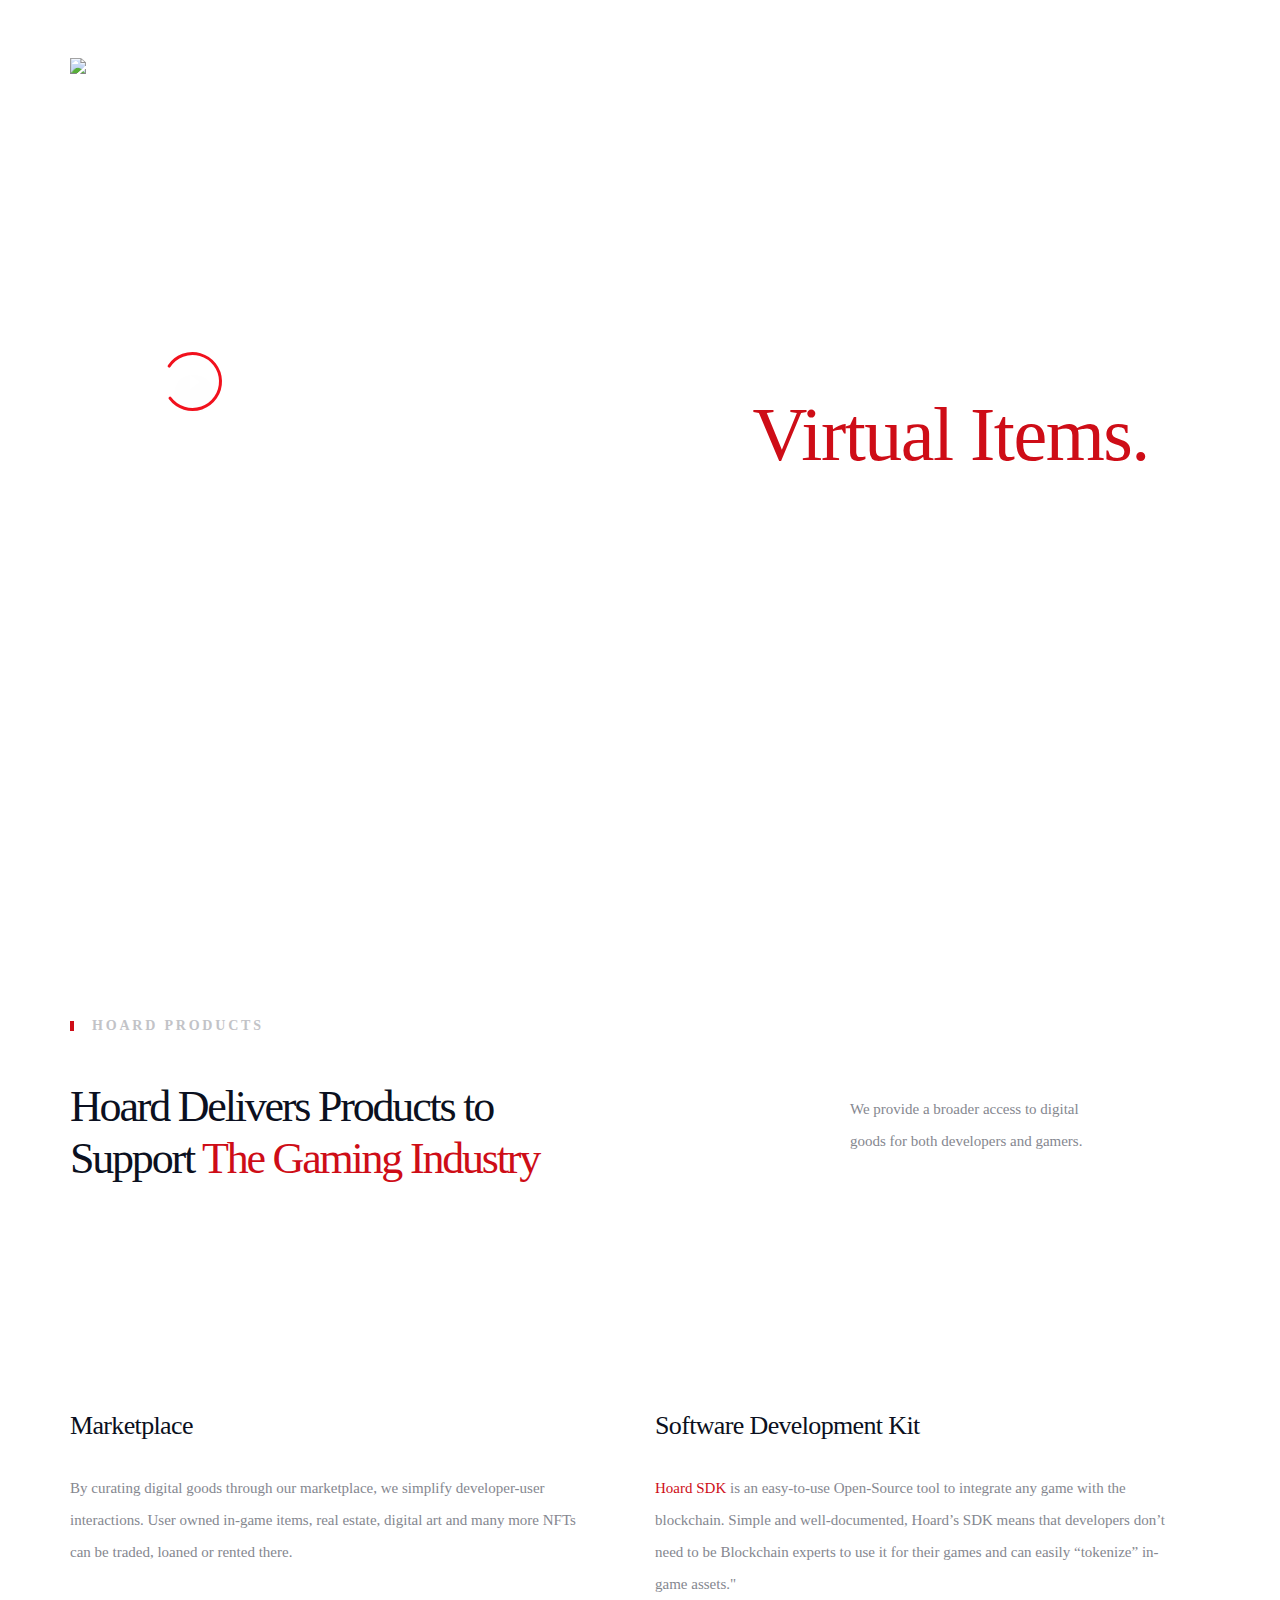
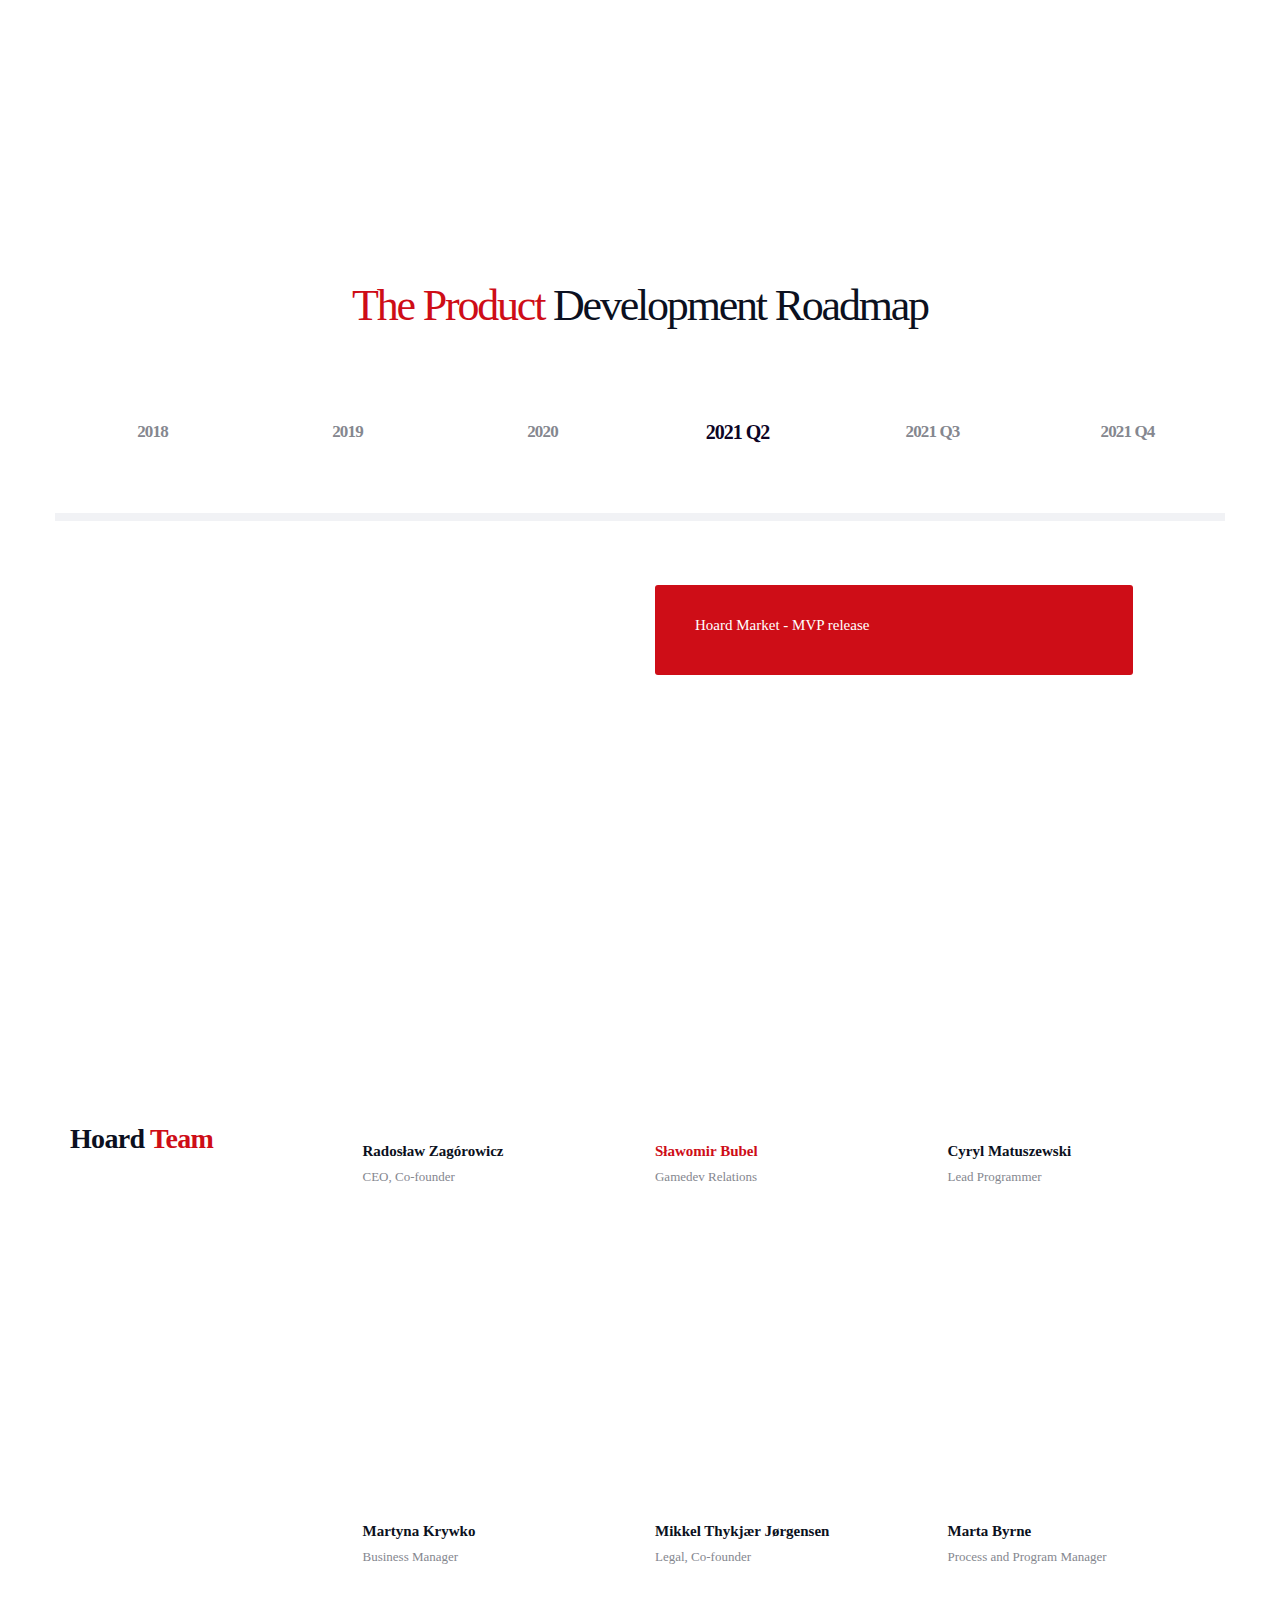
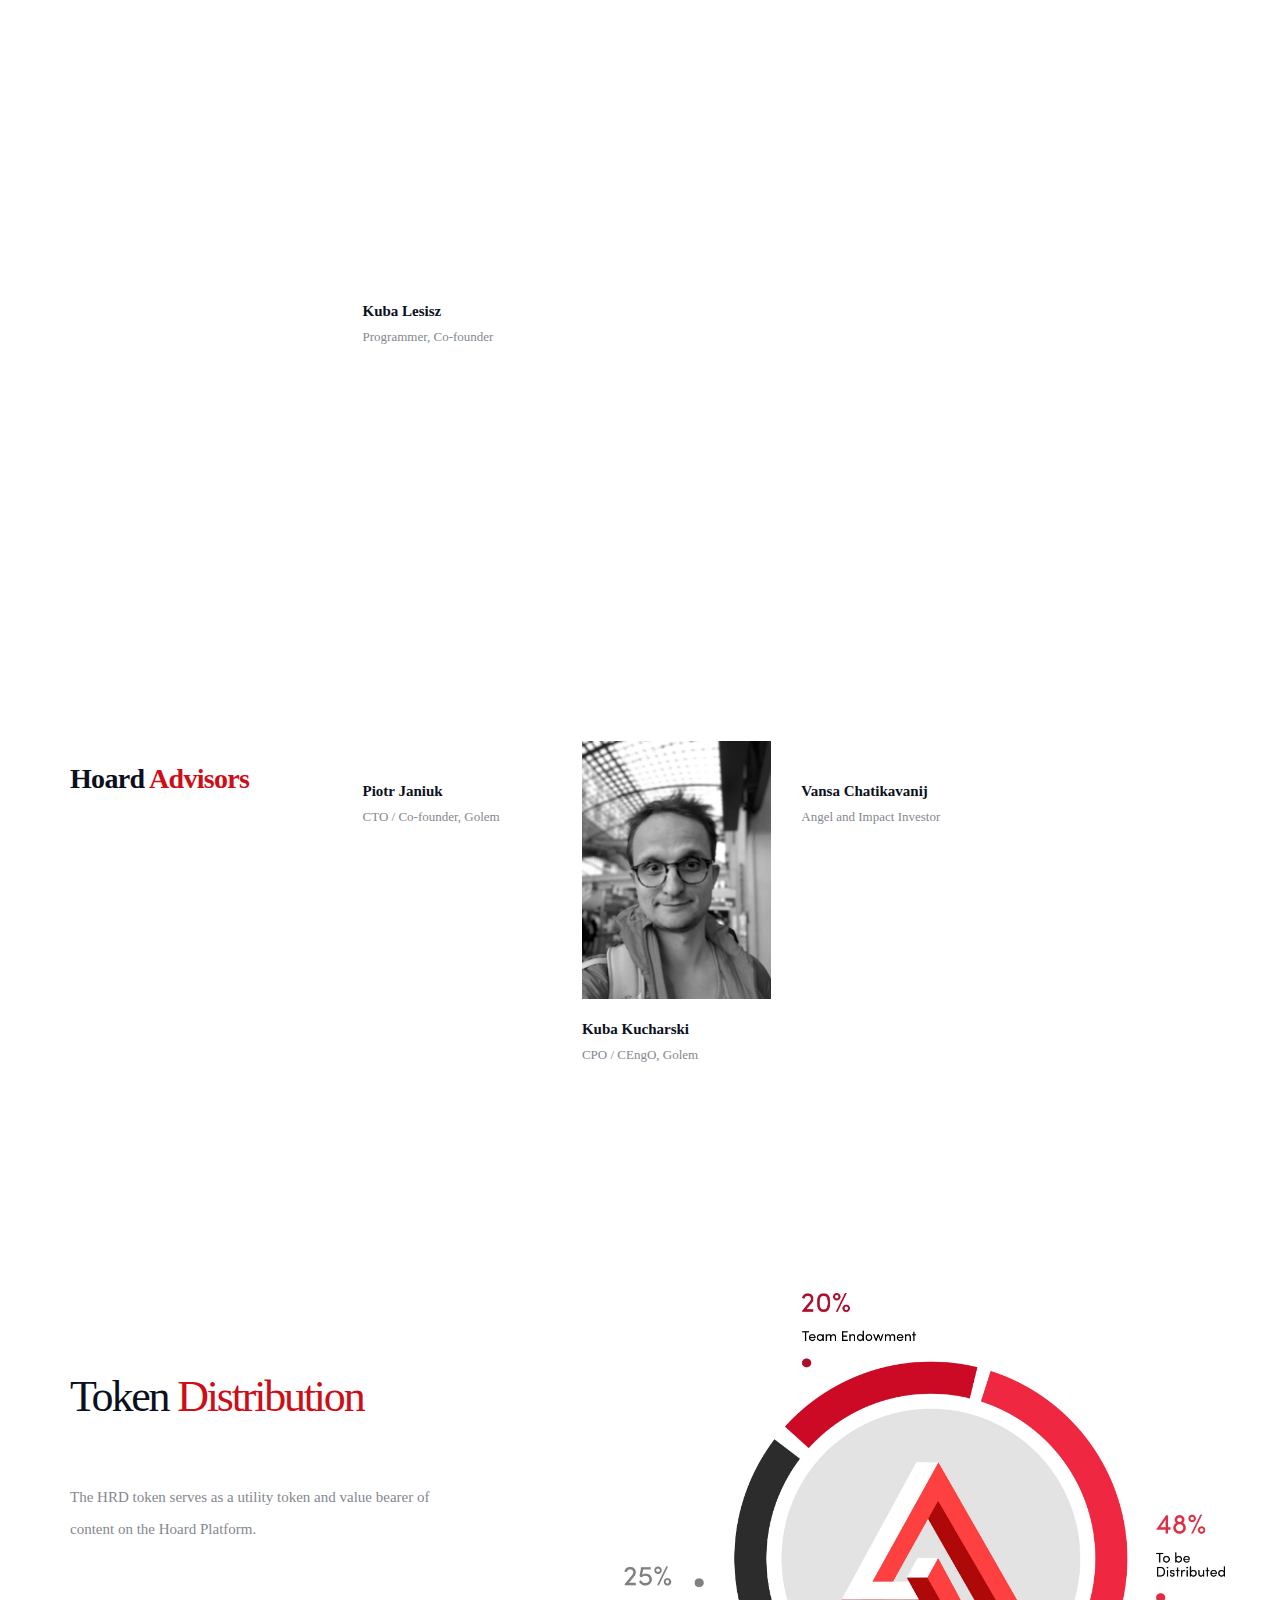
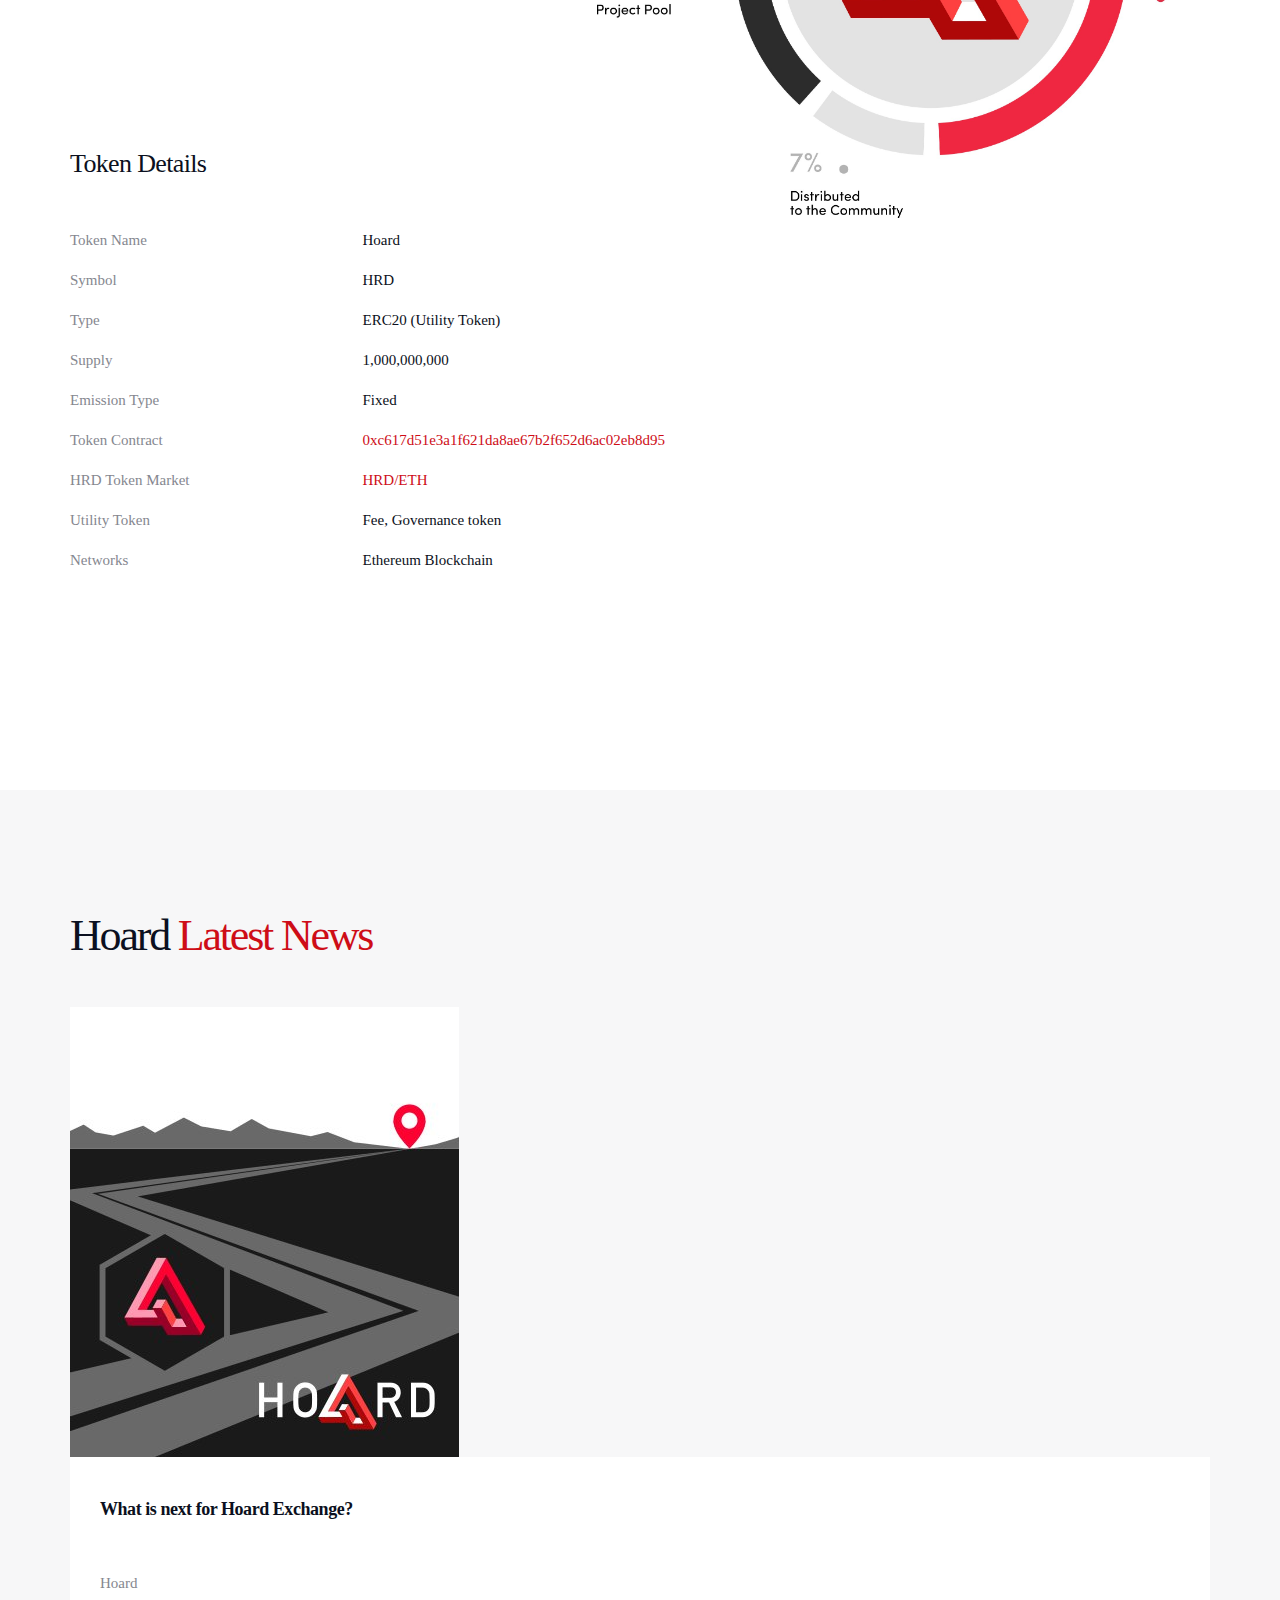
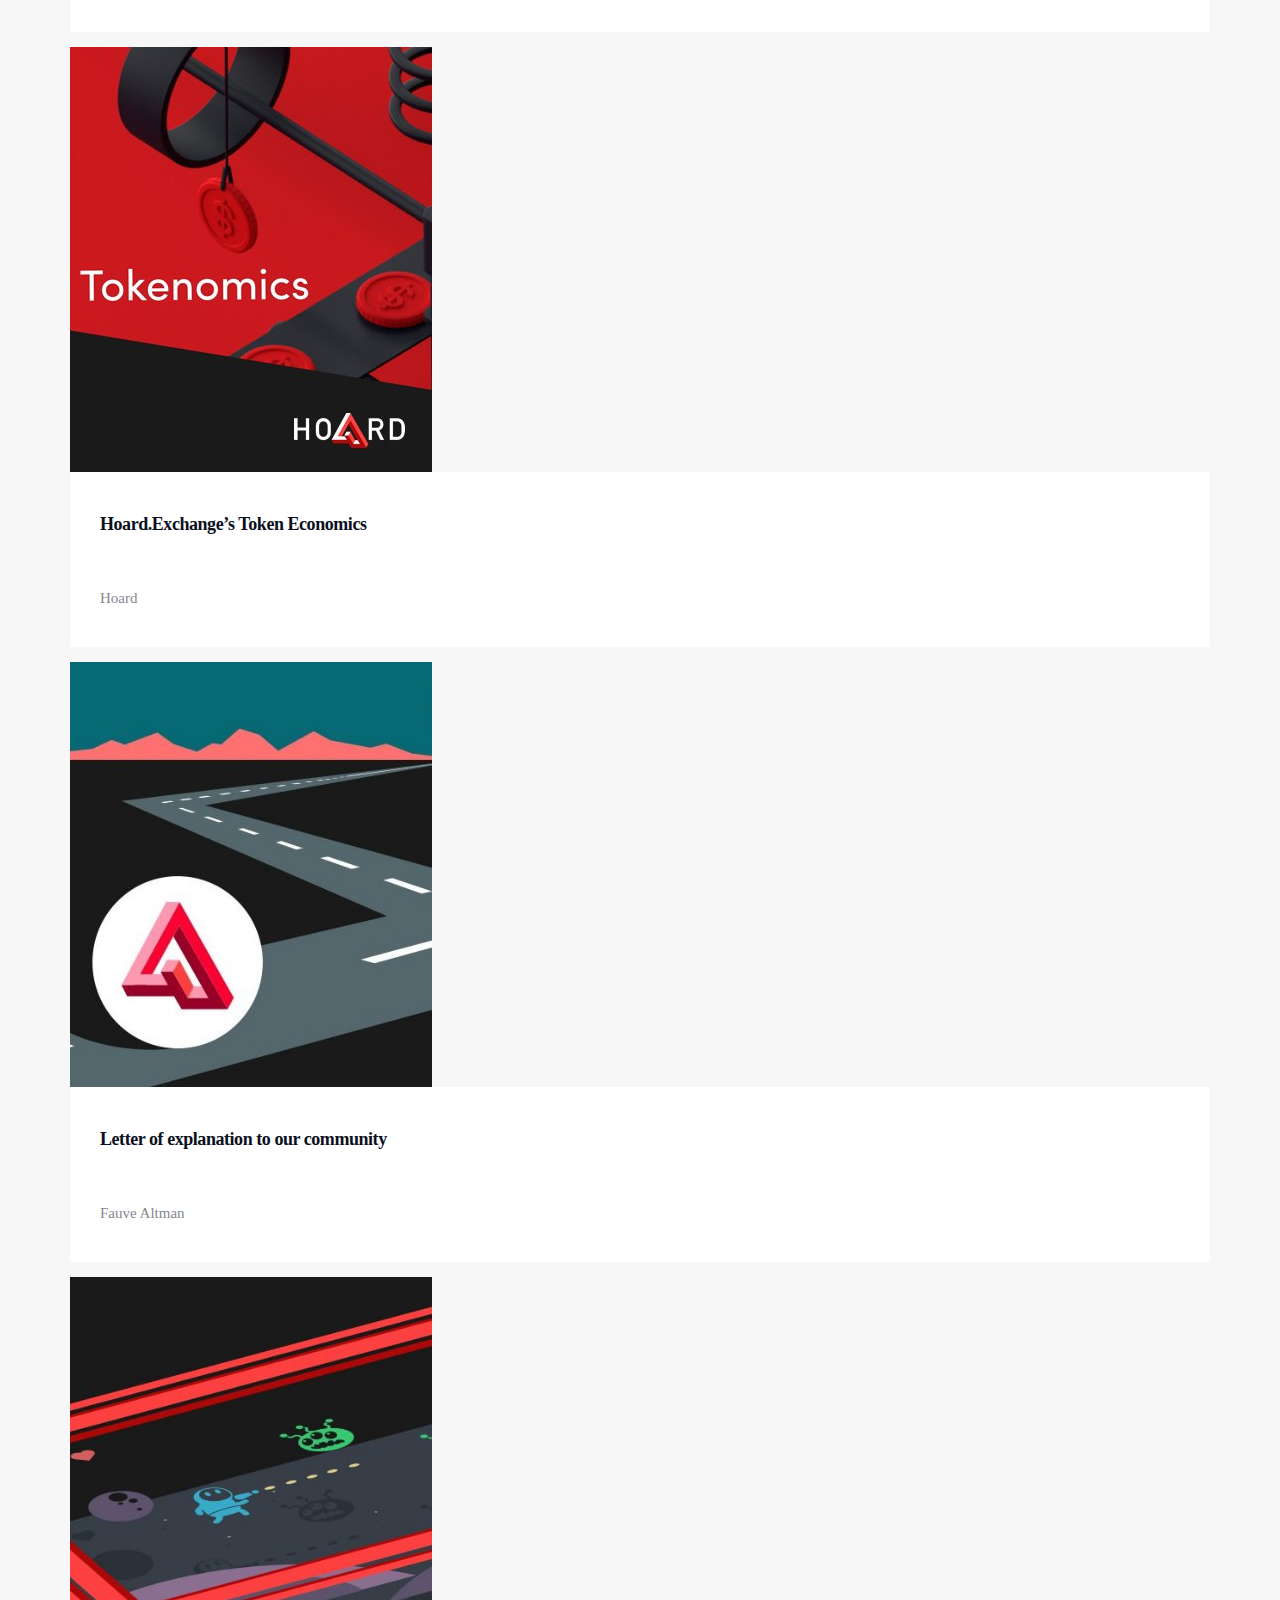
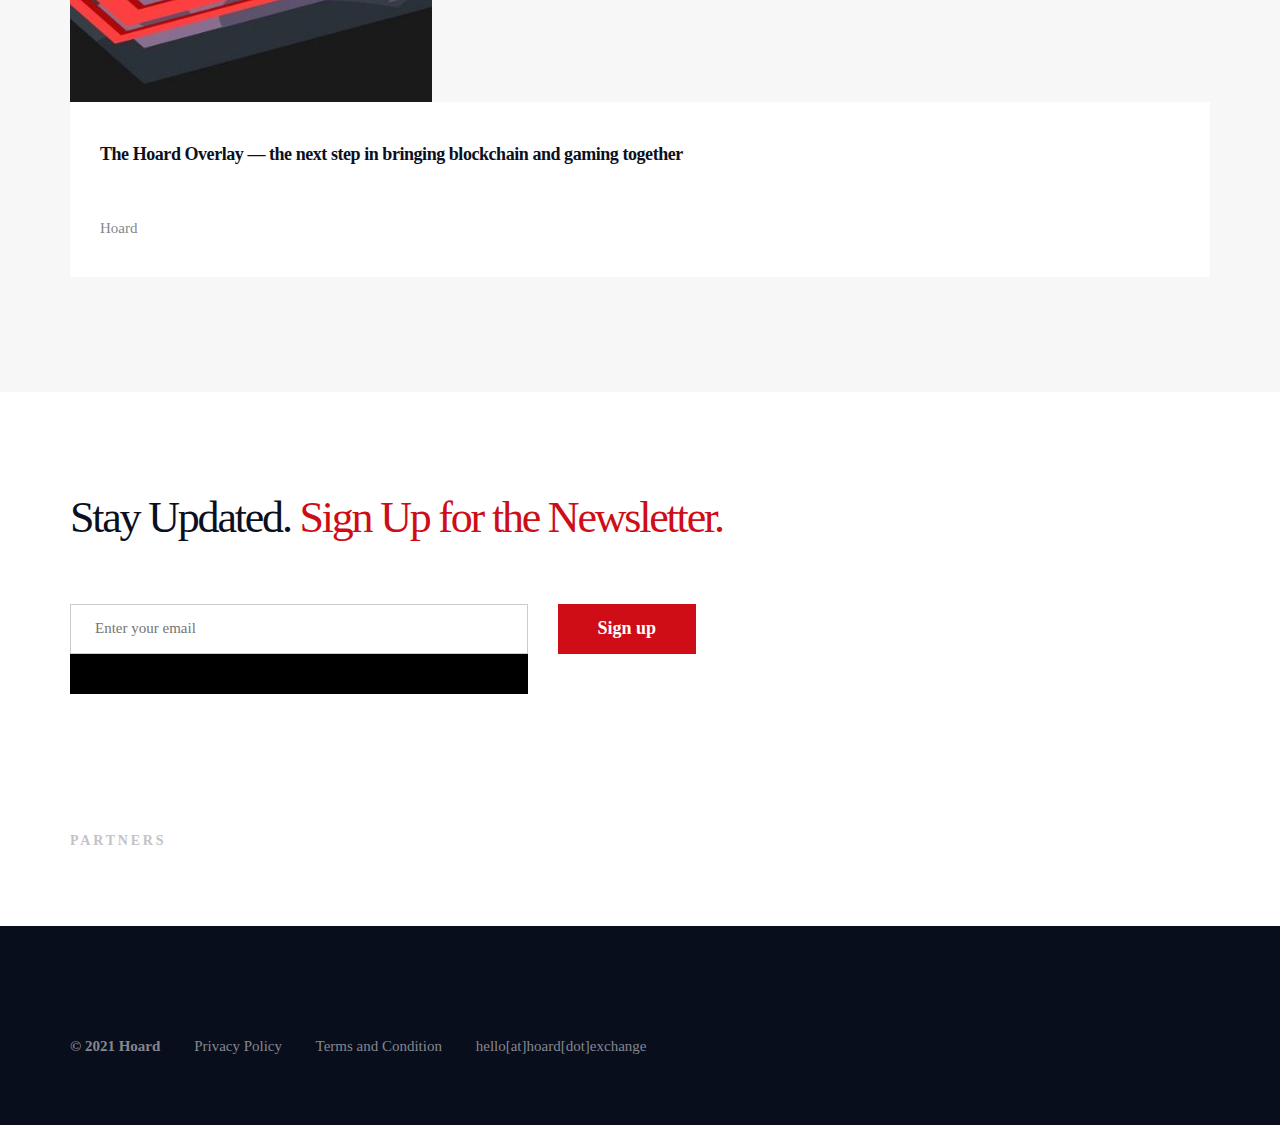
==== index.html @ 0cc87b4c "Update index.html" ====
<!DOCTYPE html>
<html lang="en">

<head>

	<!-- Google Analytics -->
	<script async src="https://www.googletagmanager.com/gtag/js?id=UA-107503996-1"></script>
	<script>
		window.dataLayer = window.dataLayer || [];
		function gtag(){dataLayer.push(arguments);}
		gtag('js', new Date());
		gtag('config', 'UA-107503996-1');
	</script>

	<meta charset="utf-8">
	<meta http-equiv="X-UA-Compatible" content="IE=edge">
	<meta name="viewport" content="width=device-width, initial-scale=1">
	<meta name="author" content="www.pragmahead.com">
	<title>Hoard</title>

	<!-- Bootstrap Core CSS -->
	<link href="css/bootstrap.min.css" rel="stylesheet">
	<link rel="stylesheet" href="https://use.fontawesome.com/releases/v5.6.3/css/all.css" integrity="sha384-UHRtZLI+pbxtHCWp1t77Bi1L4ZtiqrqD80Kn4Z8NTSRyMA2Fd33n5dQ8lWUE00s/" crossorigin="anonymous">
	<link href="js/owlcarousel/owl.carousel.min.css" rel="stylesheet">
	<link href="js/owlcarousel/owl.theme.default.min.css" rel="stylesheet">
	<link href="js/animate-it/animations.css" rel="stylesheet">

	<link href="css/main.css" rel="stylesheet">
	<link href="css/responsive.css" rel="stylesheet">

	<!-- HTML5 Shim and Respond.js IE8 support of HTML5 elements and media queries -->
	<!--[if lt IE 9]>
		<script src="https://oss.maxcdn.com/libs/html5shiv/3.7.0/html5shiv.js"></script>
		<script src="https://oss.maxcdn.com/libs/respond.js/1.4.2/respond.min.js"></script>
	<![endif]-->


	<meta name="description" content="Hoard helps game developers easily integrate blockchain technology into their games."/>
	<link rel="canonical" href="https://hoard.exchange/" />

	<meta property="og:locale" content="en_US" />
	<meta property="og:type" content="website" />
	<meta property="og:title" content="Hoard - blockchain in games" />
	<meta property="og:description" content="Hoard helps game developers easily integrate blockchain technology into their games." />
	<meta property="og:image" content="http://temp.pragmahead.com/hoard/images/ico-hoard-fb-1200x630.png" />
	<meta property="og:url" content="https://hoard.exchange/" />
	<meta property="og:site_name" content="Hoard - blockchain in games" />
	<meta name="twitter:card" content="summary_large_image" />
	<meta name="twitter:description" content="Hoard helps game developers easily integrate blockchain technology into their games." />
	<meta name="twitter:title" content="Hoard - blockchain in games" />
	<meta name="twitter:image" content="http://temp.pragmahead.com/hoard/images/ico-twitter-1500x500.png" />

	<link rel="icon" href="images/ico-hoard-32x32.png" sizes="32x32" />
	<link rel="icon" href="images/ico-hoard-192x192.png" sizes="192x192" />
	<link rel="apple-touch-icon-precomposed" href="images/ico-hoard-180x180.png" />
	<meta name="msapplication-TileImage" content="images/ico-hoard-270x270.png" />
	<link rel="icon" type="image/png" sizes="32x32" href="images/favicon.ico">

</head>



<body class="mainpage" data-spy="scroll" data-offset="100"  data-target=".submenuContainer">

	<!-- HEAD -->
	<div class="head dark">

		<!-- Navigation -->
		<nav class="navbar" role="navigation" id="mainNav" data-spy="affix" data-offset-top="10">
			<div class="container">

				<div class="navbar-header animatedParent">
					<a class="logo animated fadeInDown" href="index.html">
						<img src="images/logo.png" alt="Hoard">
					</a>
					<a class="navbar-toggle">
						<img src="images/mobile_menu.svg" alt="">
					</a>
				</div>

				<!-- Menu -->
				<div class="collapse navbar-collapse" id="menu-collapse">
                    <ul class="menu nav navbar-nav navbar-left"> 
						<li><a class="page-scroll" scroll-offset="15" lang="en" href="#products">Products</a></li> 
                        <li><a class="page-scroll" scroll-offset="5" lang="en" href="#roadmap">Roadmap</a></li> 
                        <li><a class="page-scroll" scroll-offset="5" lang="en" href="#team">Team</a></li>
                        <li><a class="page-scroll" scroll-offset="5" lang="en" href="#tokens">Token</a></li> 
                        <li><a class="page-scroll" scroll-offset="5" lang="en" href="#news">News</a></li> 
                    </ul>
                    <ul class="menu nav navbar-nav navbar-right">
                        <li><a target="_blank" href="https://facebook.com/hoardexchange"><img src="images/social-facebook.svg" alt=""></a></li>
                        <li><a target="_blank" href="https://github.com/hoardexchange"><img src="images/social-github.svg" alt=""></a></li>
                        <li><a target="_blank" href="https://www.reddit.com/r/HoardEx"><img src="images/social-reddit.svg" alt="" style="width: 16px;"></a></li>
                        <li><a target="_blank" href="https://twitter.com/@hoardexchange"><img src="images/social-twitter.svg" alt="" style="width: 16px;"></a></li>
                        <li><a target="_blank" href="https://t.me/hoardexchangecommunity"><img src="images/social-telegram.svg" alt="" style="width: 16px;"></a></li>
                        <li><a target="_blank" href="https://discord.com/invite/8q6JBsVrUF "><img src="images/social-discord.svg" alt="" style="width: 16px;"></a></li>
                        <li><a target="_blank" href="https://linkedin.com/company/hoardexchange"><img src="images/social-linkedin.svg" alt=""></a></li>
                        <li><a target="_blank" href="https://www.youtube.com/channel/UCPOTg9f_-N29fCFmWVMgfjg"><img src="images/social-youtube.svg" alt=""></a></li>
                        <li><a target="_blank" href="https://blog.hoard.exchange/" class="textlink"><img src="images/social-medium.svg" alt="" style="width: 16px;"></a></li>
                    </ul>
                </div>
			</div>
		</nav>


		<!-- Banner -->
		<div class="banner animatedParent">
			<div class="container animated fadeIn">

				<div class="row">



					<div class="col-md-6">
                        <div class="video trigger-videModal">
							<img src="images/video-placeholder.png" alt="">
							<a class="play">
								<span lang="en">PLAY VIDEO</span>
								<img src="images/play.svg" alt="">
							</a>
						</div>
					</div>

					<div class="col-md-5 col-md-offset-1 col-tokens">
						<h1 class="slogan">
							<span lang="en" data-lang-token="#HomeBanner-Head-p01">True ownership of</span>
							<em lang="en" data-lang-token="#HomeBanner-Head-p02">Virtual Items.</em>
						</h1>
						<p lang="en" data-lang-token="#HomeBanner-Comment">
                            Hoard Platform offers a unique value proposition for game developers and games by delivering an infrastructure to integrate in-game items with Ethereum Blockchain.
                        </p>
                        <p lang="en" data-lang-token="#HomeBanner-Comment">
                            Hoard is bridging the gap between NFTs and gaming.
                        </p>
					</div>

				</div>

			</div>

		</div>
	</div>



	<!-- MANIFESTO -->
	<!-- <section id="manifesto">
		<div class="container">

			<div class="row">

					<div class="col-md-12">
						<h5 class="h5-muted-square" lang="en">Manifesto</h5>
						<div class="header-mixed">
							<h2 class="font-xxl" lang="en" data-lang-token="#Manifesto-Head-p01">Games are changing.</h2>
							<h1 class="color" lang="en" data-lang-token="#Manifesto-Head-p02">We are the response.</h1>
						</div>
						<p class="muted-2 font-xl title-comment" lang="en" data-lang-token="#Manifesto-Comment">
							Today more and more people are selling virtual goods and services. With Hoard, all of this can be tokenized and made tradeable in a manner that is honest for all participants. We believe that Hoard will drive the global revolution in the Gaming Industry.
						</p>
					</div>



			</div>

		</div>
	</section> -->



	<!-- HOARD PRODUCTS -->
	<section id="products">

		<div class="container">


			<!--Title-->
			<h5 class="h5-muted-square" lang="en">Hoard products</h5>
			<div class="row row-delivers">
				<div class="col-lg-6">
					<h2>
						<span lang="en" data-lang-token="#Ecosystem-Head-p01">Hoard Delivers Products to Support</span>
						<span lang="en" data-lang-token="#Ecosystem-Head-p02" class="color"> The Gaming Industry</span>
					</h2>
				</div>
				<div class="col-2 col-lg-3 col-lg-offset-2">
					<p class="muted-2 font-l title-comment" lang="en">
						We provide a broader access to digital goods for both developers and gamers.
					</p>
				</div>
			</div>



			<!--Abstract-->
			<div class="row row-abstract">

				<div class="col-sm-6">
					<div class="box">
						<div class="header"><img src="images/ecosystem_provide-1.svg" alt="" class="img-1"></div>
						<h4 lang="en">Marketplace</h4>
						<div class="content">
							<p class="muted-2 font-l" lang="en" data-lang-token="#Ecosystem-Abstract-Marketplace">
								By curating digital goods through our marketplace, we simplify developer-user interactions. User owned in-game items, real estate, digital art and many more NFTs can be traded, loaned or rented there.
							</p>
						</div>
					</div>
				</div>

				<div class="col-sm-6">
					<div class="box">
						<div class="header"><img src="images/ecosystem_provide-2.svg" alt="" class="img-2"></div>
						<h4 lang="en">Software Development Kit</h4>
						<div class="content">
							<p class="muted-2 font-l" lang="en" data-lang-token="#Ecosystem-Abstract-SDK">      
                                <a href="https://github.com/hoardexchange/HoardSDK">Hoard SDK</a> is an easy-to-use Open-Source tool to integrate any game with the blockchain. Simple and well-documented, Hoard’s SDK means that developers don’t need to be Blockchain experts to use it for their games and can easily “tokenize” in-game assets."	
							</p>
						</div>
					</div>
				</div>

			</div>





			<!-- Problems -->


		</div>
	</section>





	<!-- ROADMAP -->
	<section id="roadmap">

		<div class="container">
			<div class="text-center">
				<h2>
					<span class="color" lang="en" data-lang-token="#Roadmap-Head-p01">The Product</span>
					<span lang="en" data-lang-token="#Roadmap-Head-p02">Development Roadmap</span>
				</h2>

					<div class="row roadmap">
						<div class="col-sm-2 col-node">
							<div class="milestone">
								<div class="year muted-2" lang="en">2018</div>
								<div class="pointer"><img src="images/roadmap-pointer.svg" alt=""></div>
								<div class="node"><img src="images/roadmap-node.svg" alt=""></div>
								<div class="details">
									<ul class="clean">
										<li lang="en">Q1 Development starts</li>
										<li lang="en">Q4 SDK Alpha version</li>
									</ul>
									<div class="emph">
										<span lang="en">Hoard received regulatory clearance for the ICO from the Danish Financial Authorities.</span><br><br>
										<span lang="en">Plasma Dog DApp goes live.</span>
									</div>
								</div>
							</div>
						</div>
						<div class="col-sm-2 col-node">
							<div class="milestone">
								<div class="year muted-2" lang="en">2019</div>
								<div class="pointer"><img src="images/roadmap-pointer.svg" alt=""></div>
								<div class="node"><img src="images/roadmap-node.svg" alt=""></div>
								<div class="details">
									<ul class="clean">
										<li lang="en">Q1 SDK for C# and Unity 3D</li>
										<li lang="en">Q3 HRD Token Sale</li>
									</ul>
								</div>
							</div>
                        </div>
                        <div class="col-sm-2 col-node">
							<div class="milestone">
								<div class="year muted-2" lang="en">2020</div>
								<div class="pointer"><img src="images/roadmap-pointer.svg" alt=""></div>
								<div class="node"><img src="images/roadmap-node.svg" alt=""></div>
								<div class="details">
									<ul class="clean">
										<li lang="en">Hoard Marketplace technical specification</li>
										<li lang="en">Hoard Marketplace UX design</li>
									</ul>
								</div>
							</div>
						</div>
						<div class="col-sm-2 col-node">
							<div class="milestone active">
								<div class="year muted-2" lang="en">2021 Q2</div>
								<div class="pointer"><img src="images/roadmap-pointer.svg" alt=""></div>
								<div class="node"><img src="images/roadmap-node.svg" alt=""></div>
								<div class="details">
									<ul class="clean">
										<li lang="en">Hoard Market - MVP release</li>
									</ul>
								</div>
							</div>
						</div>
						<div class="col-sm-2 col-node">
							<div class="milestone">
								<div class="year muted-2" lang="en">2021 Q3</div>
								<div class="pointer"><img src="images/roadmap-pointer.svg" alt=""></div>
								<div class="node"><img src="images/roadmap-node.svg" alt=""></div>
								<div class="details">
									<ul class="clean">
                                        <li lang="en"> Hoard Market - Feature “Build”</li>
                                        <li lang="en"> Hoard Market - Feature “Trade"</li>
									</ul>
								</div>
							</div>
						</div>
						<div class="col-sm-2 col-node">
							<div class="milestone">
								<div class="year muted-2" lang="en">2021 Q4</div>
								<div class="pointer"><img src="images/roadmap-pointer.svg" alt=""></div>
								<div class="node"><img src="images/roadmap-node.svg" alt=""></div>
								<div class="details">
									<ul class="clean">
										<li lang="en">Hoard Market - Feature “Rent”</li>
										<li lang="en">Governance</li>
									</ul>
								</div>
							</div>
						</div>
					</div>

			</div>
		</div>

	</section>


	<!-- TEAM -->
	<section id="team">

		<div class="container team-1">
			<div class="row">
				<div class="col-lg-3">
					<h3>
						<span lang="en" data-lang-token="#Team-Head-p01">Hoard </span>
						<span class="color" lang="en" data-lang-token="#Team-Head-p02">Team</span>
					</h3>
				</div>
				<div class="col-lg-9 col-team">

					<div class="row animatedParent">
						<div class="col-xs-6 col-md-4">
							<div class="person">
								<div class="pic">
									<img src="images/team-05.png" alt="">
									<div class="details bio-trigger">
										<div class="overlay animated fadeIn"></div>
										<div class="desc animated fadeIn">
											<div class="button button-border-light" lang="en">Show bio</div>
										</div>
									</div>
								</div>
								<div class="linkedin"><a target="_blank" href="https://www.linkedin.com/in/radoslaw-zagorowicz-41042116/"><img src="images/social-linkedin.svg" alt=""></a></div>
								<div class="name" lang="en">Radosław Zagórowicz</div>
								<div class="position muted-2 font-m" lang="en">CEO, Co-founder</div>
							</div>
						</div>

						<div class="modal modal-white modal-bio fade" tabindex="-1" role="dialog"><div class="modal-dialog"><div class="modal-content"><div class="close-modal" data-dismiss="modal"><div class="lr"><div class="rl"></div></div></div>
							<div class="modal-body bio-content">
								<h3 class="color" lang="en">Radosław Zagórowicz</h3>
								<span class="long-desc" lang="en" data-lang-token="#Zagorowicz-Bio">
									Radek is an experienced manager with a strong technical and mathematical skill set and with more than ten years of experience in programming and blockchain technology . He was co-founder of the Golem Network idea and he has been involved in Ethereum ecosystem development since its very beginning. He worked as development section manager at IMAPP managing projects related to DLT, distributed computing, computational chemistry and computer graphics. 
								</span>
							</div>
						</div></div></div>

						<div class="col-xs-6 col-md-4">
							<div class="person">
								<div class="pic">
									<img src="images/team-01.png" alt="">
									<div class="details bio-trigger">
										<div class="overlay animated fadeIn"></div>
										<div class="desc animated fadeIn">
											<div class="button button-border-light" lang="en">Show bio</div>
										</div>
									</div>
								</div>
								<div class="linkedin"><a target="_blank" href="https://www.linkedin.com/in/slawomirbubel/"><img src="images/social-linkedin.svg" alt=""></a></div>
								<div class="name color" lang="en">Sławomir Bubel</div>
								<div class="position muted-2 font-m" lang="en">Gamedev Relations</div>
							</div>
						</div>

						<div class="modal modal-white modal-bio fade" tabindex="-1" role="dialog"><div class="modal-dialog"><div class="modal-content"><div class="close-modal" data-dismiss="modal"><div class="lr"><div class="rl"></div></div></div>
							<div class="modal-body bio-content">
								<h3 class="color" lang="en">Sławomir Bubel</h3>
								<span class="long-desc" lang="en" data-lang-token="#Bubel-Bio">
									Experienced manager, leader, and team builder with roles since 1995 ranging  from lead artist, to project manager, to director of development at QLOC with more than 100 developers and artists under his management.
								</span>
							</div>
						</div></div></div>

						
						<div class="col-xs-6 col-md-4">
							<div class="person">
								<div class="pic">
									<img src="images/team-04.png" alt="">
									<div class="details bio-trigger">
										<div class="overlay animated fadeIn"></div>
										<div class="desc animated fadeIn">
											<div class="button button-border-light" lang="en">Show bio</div>
										</div>
									</div>
								</div>
								<div class="linkedin"><a target="_blank" href="https://www.linkedin.com/in/cyrylmatuszewski/"><img src="images/social-linkedin.svg" alt=""></a></div>
								<div class="name" lang="en">Cyryl Matuszewski</div>
								<div class="position muted-2 font-m" lang="en">Lead Programmer</div>
							</div>
						</div>

						<div class="modal modal-white modal-bio fade" tabindex="-1" role="dialog"><div class="modal-dialog"><div class="modal-content"><div class="close-modal" data-dismiss="modal"><div class="lr"><div class="rl"></div></div></div>
							<div class="modal-body bio-content">
								<h3 class="color" lang="en">Cyryl Matuszewski</h3>
								<span class="long-desc" lang="en" data-lang-token="#Matuszewski-Bio">
									Experienced programmer who has ported and optimized engines such as Unreal Engine 3/4, RED Engine, and MT Framework, as well as many homebrew engines.
									Cyryl was critical to titles such as The Witcher 2, DMC: Definitive edition, Remember Me, and Mortal Kombat X, across most of the major game platforms: PS2, PS3, PS Vita, PS4, Xbox, Xbox 360, Xbox One, and of course PC.
								</span>
							</div>
						</div></div></div>
						
						
						<div class="col-xs-6 col-md-4">
							<div class="person">
								<div class="pic">
									<img src="images/team-15.png" alt="">
									<div class="details bio-trigger">
										<div class="overlay animated fadeIn"></div>
										<div class="desc animated fadeIn">
											<div class="button button-border-light" lang="en">Show bio</div>
										</div>
									</div>
								</div>
								<div class="linkedin"><a target="_blank" href="https://www.linkedin.com/in/martyna-krywko/"><img src="images/social-linkedin.svg" alt=""></a></div>
								<div class="name" lang="en">Martyna Krywko</div>
								<div class="position muted-2 font-m" lang="en">Business Manager</div>
							</div>
						</div>

						<div class="modal modal-white modal-bio fade" tabindex="-1" role="dialog"><div class="modal-dialog"><div class="modal-content"><div class="close-modal" data-dismiss="modal"><div class="lr"><div class="rl"></div></div></div>
							<div class="modal-body bio-content">
								<h3 class="color" lang="en">Martyna Krywko</h3>
								<span class="long-desc" lang="en" data-lang-token="#Krywko-Bio">
									Master’s degree in Law and graduate Audit of management control and accounting at SGH Warsaw School of Economics. 
									She has a few years’ experience of working as a Legal and Investor Relations Specialist.
								</span>
							</div>
						</div></div></div>

						<div class="col-xs-6 col-md-4">
							<div class="person">
								<div class="pic">
									<img src="images/team-12.png" alt="">
									<div class="details bio-trigger">
										<div class="overlay animated fadeIn"></div>
										<div class="desc animated fadeIn">
											<div class="button button-border-light" lang="en">Show bio</div>
										</div>
									</div>
								</div>
								<div class="linkedin"><a target="_blank" href="https://www.linkedin.com/in/mikkelthykjaerjoergensen/" alt=""><img src="images/social-linkedin.svg" alt=""></a></div>
								<div class="name" lang="en">Mikkel Thykjær Jørgensen</div>
								<div class="position muted-2 font-m" lang="en">Legal, Co-founder</div>
							</div>
						</div>

						<div class="modal modal-white modal-bio fade" tabindex="-1" role="dialog"><div class="modal-dialog"><div class="modal-content"><div class="close-modal" data-dismiss="modal"><div class="lr"><div class="rl"></div></div></div>
							<div class="modal-body bio-content">
								<h3 class="color" lang="en">Mikkel Thykjær Jørgensen</h3>
								<span class="long-desc" lang="en" data-lang-token="#Mikkel-Bio">
									Mikkel is a co-founder of HEJM Law and has many years of experience as a legal advisor in transactions concerning corporate law, investments and acquisitions. Mikkel is a former external university lecturer in corporate law.
								</span>
							</div>
						</div></div></div>

						<div class="col-xs-6 col-md-4">
							<div class="person">
								<div class="pic">
									<img src="images/team-13.png" alt="">
									<div class="details bio-trigger">
										<div class="overlay animated fadeIn"></div>
										<div class="desc animated fadeIn">
											<div class="button button-border-light" lang="en">Show bio</div>
										</div>
									</div>
								</div>
								<div class="linkedin"><a target="_blank" href="http://linkedin.com/in/marta-byrne-b7664115b" alt=""><img src="images/social-linkedin.svg" alt=""></a></div>
								<div class="name" lang="en">Marta Byrne</div>
								<div class="position muted-2 font-m" lang="en">Process and Program Manager</div>
							</div>
						</div>

						<div class="modal modal-white modal-bio fade" tabindex="-1" role="dialog"><div class="modal-dialog"><div class="modal-content"><div class="close-modal" data-dismiss="modal"><div class="lr"><div class="rl"></div></div></div>
							<div class="modal-body bio-content">
								<h3 class="color" lang="en">Marta Byrne</h3>
								<span class="long-desc" lang="en" data-lang-token="#Byrne-Bio">
									Marta is an MBA educated and seasoned start up veteran. Marta brings more than 16 years of real world experience in HR, administration, and operations to help drive and shape the digital economies of the future.
								</span>
							</div>
						</div></div></div>


						<div class="col-xs-6 col-md-4">
							<div class="person">
								<div class="pic">
									<img src="images/team-10.png" alt="">
									<div class="details bio-trigger">
										<div class="overlay animated fadeIn"></div>
										<div class="desc animated fadeIn">
											<div class="button button-border-light" lang="en">Show bio</div>
										</div>
									</div>
								</div>
								<div class="name" lang="en">Kuba Lesisz</div>
								<div class="position muted-2 font-m" lang="en">Programmer, Co-founder</div>
							</div>
						</div>

						<div class="modal modal-white modal-bio fade" tabindex="-1" role="dialog"><div class="modal-dialog"><div class="modal-content"><div class="close-modal" data-dismiss="modal"><div class="lr"><div class="rl"></div></div></div>
							<div class="modal-body bio-content">
								<h3 class="color" lang="en">Kuba Lesisz</h3>
								<span class="long-desc" lang="en" data-lang-token="#Lesisz-Bio">
									Kuba is a systems architect and full Microsoft stack developer. He gained experience in software development and honed an awareness of macroeconomics working in the financial industry sector.
								</span>
						</div>
						</div></div></div>

					</div>

				</div>
			</div>
		</div>



		<div class="container team-2">
			<div class="row">
				<div class="col-lg-3">
					<h3>
						<span lang="en" data-lang-token="#Advisors-Head-p01">Hoard </span>
						<span class="color" lang="en" data-lang-token="#Advisors-Head-p02">Advisors</span>
					</h3>
				</div>
				<div class="col-lg-9 col-team">

					<div class="row animatedParent">

                        <div class="col-xs-6 col-sm-6 col-md-3">
							<div class="person">
								<div class="pic">
									<img src="images/team-advisors-03.png" alt="">
									<div class="details bio-trigger">
										<div class="overlay animated fadeIn"></div>
										<div class="desc animated fadeIn">
											<div class="button button-border-light" lang="en">Show bio</div>
										</div>
									</div>
								</div>
								<div class="name" lang="en">Piotr Janiuk</div>
								<div class="position muted-2 font-m" lang="en">CTO / Co-founder, Golem</div>
							</div>
						</div>

						<div class="modal modal-white modal-bio fade" tabindex="-1" role="dialog"><div class="modal-dialog"><div class="modal-content"><div class="close-modal" data-dismiss="modal"><div class="lr"><div class="rl"></div></div></div>
							<div class="modal-body bio-content">
								<h3 class="color" lang="en">Piotr Janiuk</h3>
								<span class="long-desc" lang="en" data-lang-token="#Janiuk-Bio">
									Piotr designed and developed the first Golem POC and helped with the design of the high level architecture of the Golem platform as well as the Golem crowdfunding contract.
								</span>
							</div>
                        </div></div></div>
                        
                        <div class="col-xs-6 col-sm-6 col-md-3">
							<div class="person">
								<div class="pic">
									<img src="images/team-advisors-09.png" alt="">
									<div class="details bio-trigger">
										<div class="overlay animated fadeIn"></div>
										<div class="desc animated fadeIn">
											<div class="button button-border-light" lang="en">Show bio</div>
										</div>
									</div>
								</div>
								<div class="name" lang="en">Kuba Kucharski</div>
								<div class="position muted-2 font-m" lang="en">CPO / CEngO, Golem</div>
							</div>
						</div>

						<div class="modal modal-white modal-bio fade" tabindex="-1" role="dialog"><div class="modal-dialog"><div class="modal-content"><div class="close-modal" data-dismiss="modal"><div class="lr"><div class="rl"></div></div></div>
							<div class="modal-body bio-content">
								<h3 class="color" lang="en">Kuba Kucharski</h3>
								<span class="long-desc" lang="en" data-lang-token="#Janiuk-Bio">
                                    Kuba is a serial builder of blockchain-based products. He co-founded Orisi Oracles, a legendary project aiming to build a system of oracles for Bitcoin (and on Bitcoin) in 2014.  Kuba became a founding father of Userfeeds in 2016 and later  advised several blockchain companies. He is an experienced Engineering leader, always in pursue of the answer to the question: “What makes Engineering Teams great”. Host of the @DevTeamProject podcast. Laser focused on discovering new signs of traction and product-market fit in the Ethereum/web3 space.
								</span>
							</div>
						</div></div></div>

						<div class="col-xs-6 col-sm-6 col-md-3">
							<div class="person">
								<div class="pic">
									<img src="images/team-advisors-05.png" alt="">
									<div class="details bio-trigger">
										<div class="overlay animated fadeIn"></div>
										<div class="desc animated fadeIn">
											<div class="button button-border-light" lang="en">Show bio</div>
										</div>
									</div>
								</div>
								<div class="name" lang="en">Vansa Chatikavanij</div>
								<div class="position muted-2 font-m" lang="en">Angel and Impact Investor</div>
							</div>
						</div>

						<div class="modal modal-white modal-bio fade" tabindex="-1" role="dialog"><div class="modal-dialog"><div class="modal-content"><div class="close-modal" data-dismiss="modal"><div class="lr"><div class="rl"></div></div></div>
							<div class="modal-body bio-content">
								<h3 class="color" lang="en">Vansa Chatikavanij</h3>
								<span class="long-desc" lang="en" data-lang-token="#Vansa-Bio">
									Vansa as CEO of OmiseGO, was responsible for ensuring efficient project delivery, establishment and realization of the long term business strategy, business development and partnerships. Currently works as a Director at Digital Assets Asia.</span>
							</div>
						</div></div></div>



					</div>

				</div>
			</div>
		</div>

	</section>






	<!-- TOKENS -->
	<section id="tokens">

		<!-- Distribution -->
		<div class="container">

			<h2>
				<span lang="en" data-lang-token="#Tokens-Head-p01">Token</span>
				<span class="color" lang="en" data-lang-token="#Tokens-Head-p02">Distribution</span>
			</h2>

			<div class="row row-token-chart">
				<div class="col-sm-5">
					<p class="muted-2 font-l title-comment" lang="en" data-lang-token="#Tokens-Comment">
                        The HRD token serves as a utility token and value bearer of content on the Hoard Platform. 						</p>
				</div>
				<div class="col-sm-7 col-chart">
					<img src="images/chart-tokens.jpg" alt="" lang="en">
				</div>
			</div>

			<div class="row row-token-info">
				<div class="col-sm-6 token-info token-info-1">
					<h4 lang="en">Token Details</h4>
					<div class="row">
						<div class="col-xs-6 muted-2" lang="en">Token Name</div>					<div class="col-xs-6" lang="en">Hoard</div>												<div class="clearfix"></div>
						<div class="col-xs-6 muted-2" lang="en">Symbol</div>							<div class="col-xs-6" lang="en">HRD</div>													<div class="clearfix"></div>
						<div class="col-xs-6 muted-2" lang="en">Type</div>								<div class="col-xs-6" lang="en">ERC20 (Utility Token)</div>				<div class="clearfix"></div>
						<div class="col-xs-6 muted-2" lang="en">Supply</div>							<div class="col-xs-6" lang="en">1,000,000,000</div>								<div class="clearfix"></div>
                        <div class="col-xs-6 muted-2" lang="en">Emission Type</div>				<div class="col-xs-6" lang="en">Fixed</div>												<div class="clearfix"></div>
                        <div class="col-xs-6 muted-2" lang="en">Token Contract</div>				<div class="col-xs-6"><a href="https://etherscan.io/token/0xc617d51e3a1f621da8ae67b2f652d6ac02eb8d95">0xc617d51e3a1f621da8ae67b2f652d6ac02eb8d95</a></div><div class="clearfix"></div>
						<div class="col-xs-6 muted-2" lang="en">HRD Token Market</div>				<div class="col-xs-6"><a href="https://app.uniswap.org/#/swap?outputCurrency=0xc617d51e3a1f621da8ae67b2f652d6ac02eb8d95&use=V2">HRD/ETH</a></div><div class="clearfix"></div>
						<div class="col-xs-6 muted-2" lang="en">Utility Token</div>				<div class="col-xs-6" lang="en">Fee, Governance token</div>															<div class="clearfix"></div>
						<div class="col-xs-6 muted-2" lang="en">Networks</div>						<div class="col-xs-6" lang="en">Ethereum Blockchain</div>											<div class="clearfix"></div>
					</div>
				</div>
			</div>

		</div>


	</section>





	<!-- NEWS -->
	<section id="news">
		<div class="container">

			<h2>
				<span lang="en" data-lang-token="#News-Head-p01">Hoard</span>
				<span class="color" lang="en" data-lang-token="#News-Head-p02">Latest News</span></h2>

			<div class="row">

				<div class="owl-carousel owl01 owl-theme">

                    <a class="slide" target="_blank" href="https://blog.hoard.exchange/what-is-next-for-hoard-exchange-5df295520140">
						<div class="pic">
							<img src="images/news-09.jpg" alt="">
						</div>
						<div class="details">
							<h3 class="font-xl">What is next for Hoard Exchange?</h3>
							<p class="font-l">Hoard</p>
						</div>
					</a>

					<a class="slide" target="_blank" href="https://blog.hoard.exchange/hoard-exchanges-token-economics-4ca9cf6cdf90">
						<div class="pic">
							<img src="images/news-08.jpg" alt="">
						</div>
						<div class="details">
							<h3 class="font-xl">Hoard.Exchange’s Token Economics</h3>
							<p class="font-l">Hoard</p>
						</div>
					</a>

					<a class="slide" target="_blank" href="https://blog.hoard.exchange/letter-of-explanation-to-our-community-9305610870bb">
						<div class="pic">
							<img src="images/news-07.jpg" alt="">
						</div>
						<div class="details">
							<h3 class="font-xl">Letter of explanation to our community</h3>
							<p class="font-l">Fauve Altman</p>
						</div>
                    </a>

					<a class="slide" target="_blank" href="https://blog.hoard.exchange/the-hoard-overlay-the-next-step-in-bringing-blockchain-and-gaming-together-3459fc4c59db">
						<div class="pic">
							<img src="images/news-06.jpg" alt="">
						</div>
						<div class="details">
							<h3 class="font-xl">The Hoard Overlay — the next step in bringing blockchain and gaming together</h3>
							<p class="font-l">Hoard</p>
						</div>
					</a>

				</div>

			</div>
		</div>
	</section>




	<!-- NEWSLETTER -->
	<section id="newsletter">
		<div class="container">
			<h2>
				<span lang="en" data-lang-token="#Newsletter-Head-p01">Stay Updated.</span>
				<span class="color" lang="en" data-lang-token="#Newsletter-Head-p02">Sign Up for the Newsletter.</span>
			</h2>
			<div class="newsletterWrapper">
				<form action="https://exchange.us16.list-manage.com/subscribe/post-json?u=721bab1b8df508b002d0f302c&amp;id=93d961f5fe&c=?" method="get" class="" novalidate>

					<div class="row">
							<div class="col-md-5">

								<div class="input-newsLetter">
									<input type="email" name="EMAIL" id="EMAIL" placeholder="Enter your email" lang="en">
								</div>
								<div class="alertContainer">
									<div id="errorSubscribe" class="alert alert-danger"></div>
									<div id="successSubscribe" class="alert alert-success"></div>
								</div>

							</div>
							<div class="col-md-3">
								<button id="btnSubmit" class="btn-sendEmail button" type="submit" lang="en">Sign up</button>
						</div>
					</div>
				</form>
			</div>
		</div>
	</section>


    <section id="partners">
        <div class="partners"  style="margin-top: 40px; margin-bottom: 40px;">
            <div class="container">
                <h5 class="h5-muted" lang="en">Partners</h5>
                <div class="partners-list">
                    <a href="https://golem.network/"><img src="images/partner-02.png" alt="" style="width:118px; margin-top: 23px;"></a>
                    <a href="https://imapp.pl/"><img src="images/partner-03.png" alt="" style="width:127px;"></a>
                    <a href="https://flyingbisons.com/"><img src="images/partner-05.png" alt=""  style="width:188px; margin-top: 12px;"></a>
                    <a href="https://developer.ibm.com/startups/"><img src="images/partner-06.png" alt=""  style="width:120px; margin-top: 12px;"></a>
                    <a href="https://gamerhash.com/"><img src="images/partner-07.png" alt=""  style="width:200px; margin-top: 12px;"></a>
                </div>
            </div>
        </div>
    </section>


	<!-- FOOTER -->
	<footer class="dark">

		<div class="links">
			<div class="container">
				<div class="row">
					<div class="col-md-8 col-copy">
						<span>&copy; 2021 Hoard</span> <a href="privacy.html" lang="en">Privacy Policy</a> <a href="cookies.html" lang="en">Terms and Condition</a> <a class="email">hello[at]hoard[dot]exchange</a>
					</div>
					<div class="col-md-4 col-social">
						<a target="_blank" href="https://facebook.com/hoardexchange"><img src="images/social-facebook.svg" alt=""></a>
						<a target="_blank" href="https://github.com/hoardexchange"><img src="images/social-github.svg" alt=""></a>
						<a target="_blank" href="https://www.reddit.com/r/HoardEx"><img src="images/social-reddit.svg" alt=""></a>
						<a target="_blank" href="https://twitter.com/@hoardexchange"><img src="images/social-twitter.svg" alt=""></a>
						<a target="_blank" href="https://t.me/hoardexchangecommunity"><img src="images/social-telegram.svg" alt="" style="max-height:18px;"></a>
						<a target="_blank" href="https://discord.com/invite/8q6JBsVrUF "><img src="images/social-discord.svg" alt=""></a>
						<a target="_blank" href="https://linkedin.com/company/hoardexchange"><img src="images/social-linkedin.svg" alt=""></a>
						<a target="_blank" href="https://www.youtube.com/channel/UCPOTg9f_-N29fCFmWVMgfjg"><img src="images/social-youtube.svg" alt=""></a>
						<br><br><br>
						<a target="_blank" href="https://blog.hoard.exchange/" class="textlink"><span lang="en">Hoard's Blog</span> <img src="images/social-medium.svg" alt="" style="max-height:16px;"></a>
					</div>
				</div>

			</div>
		</div>

	</footer>



	<!-- Modal -->
	<div class="modal modal-white fade" id="soonModal" tabindex="-1" role="dialog" aria-labelledby="basicModal" aria-hidden="true">
		<div class="modal-dialog">
			<div class="modal-content">
				<div class="close-modal" data-dismiss="modal">
					<div class="lr"><div class="rl"></div></div>
				</div>
				<div class="modal-body soon-msg">
					<h2>
						<span lang="en" data-lang-token="#SaleComingSoon-Head-p01">Hoard Token Public Sale </span>
						<span class="color" lang="en" data-lang-token="#SaleComingSoon-Head-p02">Coming Soon</span>
					</h2>
					<p lang="en">
					 	Please follow us on social media to keep up to date on the latest announcements.
					</p>
					<div class="text-center col-social font-l">
						<a target="_blank" href="https://facebook.com/hoardexchange"><img src="images/social-facebook.svg" alt=""></a>
						<a target="_blank" href="https://github.com/hoardexchange"><img src="images/social-github.svg" alt=""></a>
						<a target="_blank" href="https://bitcointalk.org/index.php?action=profile;u=2579857"><img src="images/social-bitcointalk.png" alt=""></a>
						<a target="_blank" href="https://www.reddit.com/r/HoardEx"><img src="images/social-reddit.svg" alt=""></a>
						<a target="_blank" href="https://twitter.com/@hoardexchange"><img src="images/social-twitter.svg" alt=""></a>
						<a target="_blank" href="https://t.me/@hoardexchange"><img src="images/social-telegram.svg" alt=""></a>
						<a target="_blank" href="https://linkedin.com/company/hoardexchange"><img src="images/social-linkedin.svg" alt=""></a>
						<a target="_blank" href="https://www.youtube.com/channel/UCPOTg9f_-N29fCFmWVMgfjg"><img src="images/social-youtube.svg" alt=""></a>
					</div>
				</div>
			</div>
		</div>
	</div>




	<!-- Modal -->
	<div class="modal fade" id="videoModal" tabindex="-1" role="dialog" aria-labelledby="basicModal" aria-hidden="true">
		<div class="modal-dialog">
			<div class="modal-content">
				<div class="close-modal" data-dismiss="modal">
					<div class="lr"><div class="rl"></div></div>
				</div>
				<div class="modal-body">
					<div class="video-container">
				    <iframe src="https://www.youtube.com/embed/2WtNnBB6hoY?version=3&color=white&enablejsapi=1&playerapiid=ytvideo" allow="autoplay; encrypted-media" allowfullscreen="allowfullscreen" frameborder="0" class="youtube-video"></iframe>
					</div>
				</div>
			</div>
		</div>
	</div>




	<script src="js/jquery.js"></script>
	<script src="https://cdnjs.cloudflare.com/ajax/libs/jquery-easing/1.4.1/jquery.easing.min.js"></script>
	<script src="js/bootstrap.min.js"></script>
	<script src="js/owlcarousel/owl.carousel.min.js"></script>
	<script src="js/animate-it/css3-animate-it.js"></script>

	<script src="js/jquery-lang/js.cookie.js" charset="utf-8" type="text/javascript"></script>
	<script src="js/jquery-lang/jquery-lang.js" charset="utf-8" type="text/javascript"></script>
	<script src="js/jquery-lang/lang-ru.js" charset="utf-8" type="text/javascript"></script>
	<script src="js/jquery-lang/lang-jp.js" charset="utf-8" type="text/javascript"></script>
	<script src="js/jquery-lang/lang-ch.js" charset="utf-8" type="text/javascript"></script>
	<script src="js/jquery-lang/lang-ko.js" charset="utf-8" type="text/javascript"></script>
	<script src="js/jquery-lang/lang-ar.js" charset="utf-8" type="text/javascript"></script>

	<script src="js/main.js"></script>




</body>





</html>
---- css/main.css ----
/* ----------------------------------------------------------------------------------------------------------------------------- */
/* TYPO */
/* ----------------------------------------------------------------------------------------------------------------------------- */


@font-face {
    font-family: Sofia;
    src: url("../fonts/Sofia_Pro_Regular.otf") format("opentype");
}
@font-face {
    font-family: Sofia;
    font-weight: 600;
    src: url("../fonts/Sofia_Pro_SemiBold.otf") format("opentype");
}
@font-face {
    font-family: Sofia;
    font-weight: 900;
    src: url("../fonts/Sofia_Pro_Bold.otf") format("opentype");
}



.font-m {
	font-size: 13px;
}
.font-l {
	font-size: 15px;
	line-height: 32px;
}
.font-xl {
	font-size: 18px;
	line-height: 34px;
}
.font-xxl {
	font-size: 40px;
	letter-spacing: -0.022em;
}



.semi-bold {
    font-weight: 600;
}
.bold, .strong {
    font-weight: 900;
}


.header-mixed {
	margin-bottom: 50px;
}
.header-mixed h2 {
	margin-bottom: -25px;
}



h1 {
	font-size: 63px;
	letter-spacing: -0.05em;
}
h2 {
	font-size: 44px;
	line-height: 52px;
	letter-spacing: -0.05em;
}
h3 {
	font-size: 28px;
	line-height: 36px;
	font-weight: 600;
	letter-spacing: -0.025em;
}
h4 {
	font-size: 26px;
	line-height: 32px;
	letter-spacing: -0.025em;
}



.h5-muted {
	line-height: 24px;
	font-size: 14px;
	letter-spacing: 0.2em;
	color: #C2C3C7;	
	text-transform: uppercase;
	font-weight: 900;
}
.h5-muted-square {
	line-height: 10px;
	font-size: 14px;
	letter-spacing: 0.2em;
	color: #C2C3C7;	
	text-transform: uppercase;
	font-weight: 900;
	height: 10px;
	border-left: 4px solid #CE0D17;
	padding-left: 18px;
	margin-bottom: 30px;
}




p {
	line-height: 37px;
	font-size: 17px;
}


.dark, .dark a {
	color: #fff;
}




.color, em {
	color: #CE0D17;
}
em {
	font-style: normal;
}
.muted-1 {
	color: #0B1020;
	opacity: 0.7;
}
.muted-2 {
	color: #85878F;
}
.muted-3 {
	color: #C2C3C7;
}









/* ----------------------------------------------------------------------------------------------------------------------------- */
/* GLOBAL */
/* ----------------------------------------------------------------------------------------------------------------------------- */

html, body {
	font-family: 'Sofia';
	webkit-tap-highlight-color: #f00;
	line-height: 20px;
	font-size: 15px;
	color: #0B1020;
	background: none;
}
body { 
	font-size: 100%; 
}
::-moz-selection {
  text-shadow: none;
  background: #CE0D17;
	color: #fff;
}
::selection {
  text-shadow: none;
  background: #CE0D17;
	color: #fff;
}
img::selection {
  background: transparent;
}
img::-moz-selection {
  background: transparent;
}
img { 
	max-width: 100%; 
	height: auto;  
	border: 0; 
	-ms-interpolation-mode: bicubic; 
	transition:all 0.3s ease-in-out 0s; 
	-webkit-transition:all 0.3s ease-in-out 0s; 
}
a {
	cursor: pointer;
	color: #CE0D17;
	text-decoration: none;
	transition: all 0.3s; 
	-webkit-transition: all 0.3s; 
}
a:hover {
	color: #CE0D17;
}


.no-transition {
  -webkit-transition: height 0.01s !important;
  -moz-transition: height 0.01s !important;
  -ms-transition: height 0.01s !important;
  -o-transition: height 0.01s !important;
  transition: height 0.01s !important;
}





/* ----------------------------------------------------------------------------------------------------------------------------- */
/* COMMON ELEMENTS */
/* ----------------------------------------------------------------------------------------------------------------------------- */


button {
	border: none;
}



/* --------- BUTTONS --------- */
.text-link {
	font-size: 15px;
	letter-spacing: 0.15em;
	font-weight: 900;
	text-transform: uppercase;
	padding-bottom: 8px;
	border-bottom: 1px dotted #CE0D17;
	display: inline-block;
	cursor: pointer;
}
.text-link:hover {
	border-bottom: 3px solid #CE0D17;
	text-decoration: none;
	transition: all 0.1s; 	
	-webkit-transition: all 0.1s;
	margin-bottom: -2px;
}




.button {
	display: inline-block;
	height: 50px;
	font-weight: 900;
	padding: 15px 23px 14px 23px;
	color: #fff;
	font-size: 18px;
	background: #CE0D17;
	cursor: pointer;
	transition: 0.5s all;
}
.button:hover {
	color: #fff;
	text-decoration: none;
	background-color: #000;
}


.button-light {
	background: #fff;
	color: #CE0D17 !important;
}
.button-light:hover {
	background: #000;
	color: #fff;
}


.button-border {
	border: 2px solid #CE0D17;
	background: none;
	color: #CE0D17;
}
.button-border-light {
	border: 2px solid #fff;
	color: #fff;
}
.button-border:hover {
	background: #CE0D17;
	color: #fff;
}

.button-arrow-right {
	background: url('../images/button-arrow-right.svg') right 24px top 52% no-repeat #CE0D17;
	padding-right: 104px;
}
.button-arrow-right:hover {
	animation: ButtorArrowLeftRight 1s linear infinite;	
}
.button-arrow-down {
	background: url('../images/button-arrow-down.svg') right 24px top 52% no-repeat #CE0D17;
	padding-right: 104px;
}
.button-arrow-down:hover {
	animation: ButtorArrowUpDown 1s linear infinite;	
}




.button-xxl {
	min-height: 79px;
	height: auto;
	font-size: 26px;
	font-weight: 600;
	letter-spacing: -0.04em;
	padding: 27px 130px 26px 130px;
}
.button-sm {
	font-size: 15px;
	font-weight: 600;
	padding-top: 13px !important;
}
.button-border.button-sm {
	padding-top: 11px  !important;
}



/* dorpdown button */
.nav .open > a, .nav .open > a:focus, .nav .open > a:hover {
	background: inherit;
	border-color: inherit;
}
.dropdown-menu {
	border-radius: 0;
	background: #CE0D17;
	margin-left: 10px;
	padding: 3px 0 4px 0;
	box-shadow: none !important;
	left: auto;
	right: 0;
}
.menu .dropdown-menu {
	margin-right: 10px;
}
.dropdown-menu li a,
.menu .dropdown-menu li a {
	margin: 0;
	padding: 15px 20px;
	font-weight: 600;
	color: #fff;
}
.dropdown-menu li a:hover {
	color: #fff;
	background: #AE0808;
}
.dropdown i {
	font-size: 8px;
	margin-left: 2px;
	vertical-align: 19%;
}



@keyframes ButtorArrowLeftRight {
  0%, 100% {
		background-position: right 24px top 52%;
  }
  50% {
		background-position: right 14px top 52%;
  }
}
@keyframes ButtorArrowUpDown {
  0%, 100% {
		background-position: right 24px top 42%;
  }
  50% {
	background-position: right 24px top 62%;
  }
}







/* --------- FORMS --------- */
input {
	border: 2px solid #F4F4F5;
	height: 60px;
	color: #0B1020;
	font-size: 15px;
	padding: 24px;
	margin: 0 16px 32px 0;
}



/* --------- BOX 3D --------- */
.box3d {
  position: relative;
	margin-bottom: 70px;
	display: block;
}
.box3d:after,
.box3d:before {
  content: '';
  position: absolute;
}
.box3d:after {
  width: 100%;
  height: 20px;
  left: 10px;
  bottom: 0;
  transform: translatey(100%) skewx(45deg);
  background: #E0E2E5;
}
.box3d:before {
  width: 20px;
  height: 100%;
  right: 0;
  transform: translatex(100%) skewy(45deg);
  top: 10px;
  background: #f9f6f6;
}
.box3d:hover:before,
.box3d:hover:after {
	transition:all 0.2s; 
	-webkit-transition:all 0.2s; 
  background: #CE0D17;
}
.box3d:hover:before {
  background: #FF4040;
}
.box3d .content {
	padding: 40px 30px;
}

.box3d h4 {
	font-weight: 600;
	line-height: 26px;
	padding-bottom: 8px;
}
.box3d h4.primary {
	font-weight: 900;
	color: #CE0D17;
}
.box3d .text-link {
	margin-top: 50px;
}

/* color */
.box3d-color {
	border-left: 1px solid #faf8f8;
	border-top: 1px solid #faf8f8;
}
.box3d-color:before {
  background: #FF4040;
}
.box3d-color:after {
  background: #CE0D17;
}
.box3d-color:hover:before {
  background: #FF4040;
}










/* --------- MODAL --------- */
.modal {
	text-align: center;
	z-index: 20002;
}
.modal-backdrop {
	z-index: 20001
}
.modal-dialog {
	text-align: center;
	display: inline-block;
	width: auto;
	max-width: 60vw;
	margin-top: 10vh;
}
.modal.modal-processStepsExist .modal-dialog {
}
.modal-backdrop.in {
	opacity: 0.9;
	background: #0B1020;
}
.modal-content {
	box-shadow: none;
	border: none;
	background: none;
	padding: 0;
	margin: 0;
}
.modal-body {
	margin: 0 auto;
	padding: 0;
	width: 100%;
}
.modal-header {
	padding: 0;
	border: none;
	min-height: 0;
}
.close-modal {
  position: fixed !important;
  width: 52px;
  height: 52px;
  background-color: transparent;
  top: 15px;
  right: 15px;
  cursor: pointer;
	z-index: 10000000;
	background: #CE0D17;
	border-radius: 80px;
}
.close-modal .lr {
  height: 35px;
  width: 3px;
  margin-left: 25px;
	margin-top: 8px;
  background-color: #fff;
  -ms-transform: rotate(45deg);
  -webkit-transform: rotate(45deg);
  transform: rotate(45deg);
  z-index: 1051;	
}
.close-modal .lr .rl {
  height: 35px;
  width: 3px;
  background-color: #fff;
  -ms-transform: rotate(90deg);
  -webkit-transform: rotate(90deg);
  transform: rotate(90deg);
  z-index: 1052;
}
.close-modal:hover .lr {
  transition: all 0.25s;
	-webkit-transition: all 0.25s;
  -ms-transform: rotate(225deg);
  -webkit-transform: rotate(225deg);
  transform: rotate(225deg);
}

.modal-white .modal-dialog {
	background: #fff;
	padding: 60px 30px 60px 30px;
	width: 100%;
}

/* coming soon modal */
.soon-msg {
	max-width: 740px;
}
.soon-msg h2 {
	padding-bottom: 60px;	
}
.soon-msg p {
	line-height: 32px;
	padding-bottom: 20px;	
}
.soon-msg .col-social {
}
.soon-msg .col-social a {
	margin: 10px;	
}
.soon-msg .col-social a img {
	height: 20px;
}



/* subscribe modal */
#mc_embed_signup {
	text-align: left;
}
#subscribeModal .modal-dialog, 
#subscribeModal .mailBox
{
	background: #CE0D17;
	padding-top: 30px;
	text-align: left;
}




/* video modal */
.modal video {
	width: 100%;
}
.video-container {
	position: relative;
	padding-bottom: 56.25%;
	padding-top: 30px; height: 0; overflow: hidden;
}

.video-container iframe,
.video-container object,
.video-container embed {
	position: absolute;
	top: 0;
	left: 0;
	width: 100%;
	height: 100%;
}
#videoModal .modal-dialog {
	max-width: 100vw;
	width: 100%;
/*	padding: 10px;
	margin-left: 10px;
	margin-right: 10px;*/
	background: #eee;
	max-width: 1200px;
}





/* --------- TABS --------- */
.nav-tabs {
	margin-bottom: 20px;
	border-bottom: 4px solid #F4F4F5;
}
.nav-tabs > li {
	display: inline-block;
	float: none;
	background: none;
	margin: 0 20px;
	margin-bottom: -4px;
	transition: color 0.3s ease;
	-webkit-transition: color 0.3s ease;
}
.nav-tabs > li:first-child {
}
.nav-tabs > li > a {
	border: none;
	padding: 20px 0;
	color: #85878F;
	transition: color 0.3s ease;
	-webkit-transition: color 0.3s ease;
}
.nav-tabs > li.active {
	border-bottom: 4px solid #CE0D17;
	font-weight: 900;
}
.nav-tabs > li.active a {
	color: #000 !important;
}
.nav-tabs > li.active > a, 
.nav-tabs > li:hover > a 
{
	background: none !important;
	border: none !important;
	box-shadow: none !important;
	opacity: 1;
	color: inherit;
}




/* --------- SIDE NAV --------- */
.nav-side {
	margin-bottom: 40px;
}
.nav-side li {
	border-left: 4px solid #F4F4F5;
}
.nav-side li.active {
	border-left: 4px solid #CE0D17;
}
.nav-side li a {
	padding: 15px 0px 15px 20px;
	font-weight: 400;
	color: #85878F;
}
.nav-side li.active a {
	color: #0B1020;
	font-weight: 900;
}
.nav-side li a:hover, 
.nav-side li a:focus,
.nav-side li a:active
{
	background: none;
}
.nav-side li:hover a {
	color: #000;	
}


/* --------- LISTS --------- */
ul.bullet {
  list-style:none;
  padding-left: 0;
	margin-left: 26px;
}

ul.bullet li {
	list-style: none;
	margin-bottom: 13px;
}
ul.bullet li:before {
	content: '';
	display: inline-block;
	height: 1em;
	width: 26px;
	margin-left: -26px;
	background: url(../images/list-bullet-2.svg) left 5px no-repeat;
}



ul.clean {
  list-style:none;
	padding: 0;
	margin: 0;
}

ul.clean li {
	list-style: none;
	min-height: 40px;
	padding-bottom: 20px;
}






/* --------- OWL SLIDER --------- */
.owl-theme .owl-dots, .owl-theme .owl-nav {
	text-align: left;
	padding-left: 15px;
}
.owl-theme.owl-center .owl-dots, .owl-theme .owl-nav {
	text-align: center;
	padding-left: 0;
}
.owl-theme .owl-dots .owl-dot span {
	background: #CE0D17;
	opacity: 0.2;
}
.owl-theme .owl-dots .owl-dot.active span, .owl-theme .owl-dots .owl-dot:hover span {
	background: #CE0D17;
	opacity: 1;
}
.owl-theme .slide .pic {
	overflow: hidden;
}
.owl-theme .slide:hover img {
  -webkit-transition: 0.5s linear;
  transition: 0.5s linear;
  -webkit-transform: scale(1.1);
          transform: scale(1.1);
}










/* ----------------------------------------------------------------------------------------------------------------------------- */
/* HEAD & NAVIGATION */
/* ----------------------------------------------------------------------------------------------------------------------------- */

.head {
	background: url(../images/head-bg.svg) center bottom no-repeat;
	background-size: cover;
	color: #fff;
	position: relative;
}
.mainpage .head {
	padding-bottom: 185px;
}






/* Navbar */
.navbar {
	margin: 0;
	background: url(../images/head-bg.jpg) center -1px no-repeat;
	font-size: 15px;
	z-index: 1000;
	border-radius: 0;
	width: 100%;
}
.affix {
	transition: all 1s;
	-webkit-transition: all 1s;
}
.navbar.affix-top, .subpage .navbar.affix-top {
	margin-bottom: -100px;
}
.navbar.affix {
	top: 0;
/*	opacity: 0.95;*/
	background: #080C18;
	z-index: 20000;
}
.navbar.affix .container {	
	margin-top: -25px;
	margin-bottom: 25px;
}
.logo {
	float: left;
	height: 34.22222222222px;
	width: 106.666666666px;
	margin-top: 55px;
}
.navbar-toggle {
	margin-top: 38px;
	margin-right: 17px;	
	padding: 0;
	z-index: 2;
}


/* Menu */
.menu {
	margin-left: 30px;
	margin-top: 53px;
	font-weight: 600;
}
.menu li a {
	padding: 10px 12px;
	margin-left: 10px;
	color: #fff;
}
.menu li a.out-link {
/*	color: #000;
	font-weight: 900;*/
}
.menu > li > a:focus, 
.menu > li > a:hover {
	background: none;
}
.menu li.active a {
	color: #CE0D17;
}
.menu-actions {
	margin-left: 0;
	float: right;
}
.menu-actions i {
	font-size: 8px;
	margin-left: 2px;
	vertical-align: 19%;
}
#menu-collapse > ul.menu.nav.navbar-nav.navbar-right > li > a {
    margin: 0px 0px 0px 15px;
    padding-left: 0px;
    padding-right: 0px;
}

.menu .button {
	margin-top: -3px;
}
.menu .button:hover {
	background: #CE0D17;
}
.menu .button-light:hover {
	background: #fff;
	color: #CE0D17 !important;
}
.menu .button-border {
	margin-right: 10px;
}
.menu .button-border:hover {
	background: none;
}



/* VERSION: SUBPAGE */
.players .head {
	background: url(../images/players-head-bg.jpg) right top no-repeat #CE0D17;
	min-height: 688px;
}
.devs .head {
	background: url(../images/devs-head-bg.jpg) right top no-repeat #CE0D17;
	min-height: 688px;
}
.invest .head {
	background: url(../images/invest-head-bg.jpg) right top no-repeat #CE0D17;
	min-height: 688px;
}
.other .head {
  background: #CE0D17;
}
.subpage .navbar {
	margin: 0;
	background: none;
	font-size: 15px;
	z-index: 1000;
	border-radius: 0;
	width: 100%;
}
.subpage .menu:not(.menu-actions) li a {
	opacity: 0.5;
}
.subpage .menu li.active a {
	opacity: 1;
	color: #fff;
}
.subpage .navbar.affix {
	background: #CE0D17;
	opacity: 0.98;	
}












/* ----------------------------------------------------------------------------------------------------------------------------- */
/* BANNER */
/* ----------------------------------------------------------------------------------------------------------------------------- */
.banner {
	padding-top: 217px;
}
.mainpage .banner {
	background: url(../images/head-bg-gradient.svg) bottom -50px right no-repeat
}
.banner .slogan {
	line-height: 68px;
	padding-bottom: 30px;
	font-size: 51px;
	letter-spacing: -0.01em;
}
.banner em {
	font-size: 76px;
	letter-spacing: -0.02em;
	display: block;
}
.tokens h5 {
	color: #fff;
	font-size: 16px;
	margin: 40px 0 28px 5px;
}
.tokens h1 {
	padding: 0;
	margin: 0;
	letter-spacing: -0.03em;
	font-size: 57px;
}
.tokens .button {
	width: 100%;
	text-align: center;
	padding-left: 15px;
	padding-right: 15px;
	margin-top: 16px;
	letter-spacing: normal;
	font-weight: 600;
	margin: 80px 0 0px 0;
}
.tokens .approved {
	text-align: center;
	margin-top: 48px;
}
.approved span {
	font-size: 14px;
	opacity: 0.6;
	padding-left: 5px;
	line-height: 28px;
}
.banner .video {
	margin-top: 90px;
	cursor: pointer;
	position: relative;
}
.play {
	position: absolute;
	height: 64px;
	left: 18px;
	bottom: 12px;
}


.video:hover img {
	filter: brightness(115%);
  -webkit-filter: brightness(115%);	
	transition:all 0.5s; 
}
.banner .tokens {
	margin-top: 23px;
}
/* .partners {
	padding-top: 60px;
} */
.mainpage .partners {
	margin-top: -140px;
}
.partners img {
	padding-right: 40px;
}





/* VERSION: SUBPAGE */
.subpage .banner {
	padding-top: 200px;
}
.subpage .slogan .primary {
	color: #FF9093;
	opacity: 0.9;
	font-size: 26px;
	line-height: 41px;
	padding-bottom: 10px;
}
.subpage .slogan .secondary {
	letter-spacing: -0.04em;
	line-height: 72px;
	font-size: 63px;
	color: #fff;
	font-weight: 900;
	display: block;
}
.subpage .banner .button {
	margin-top: 30px;
	height: auto;
	padding: 21px 60px 21px 60px;
	text-align: center;
}
.devs .banner .button {
	min-width: 396px;
}
.subpage .corner {
	width: 0;
	height: 0;
	border-style: solid;
	border-width: 0 0 244px 412px;
	border-color: transparent transparent #fff transparent;
	position: absolute;
	right: 0;
	bottom: 0;
}
.subpage .corner {
	position: absolute;
	right: 0;
	bottom: 0;
	text-align: right;
}
.subpage .corner .approved {
	max-width: none;
	position: absolute;
	right: 80px;
	bottom: -246px;
	width: 160px;
}
.subpage .corner .approved span {
	line-height: 16px;
	font-weight: 600;
	opacity: 0.8;
	display: block;
	margin-top: 8px;
}



/* BOUNTIES */
.col-bounties .h5-muted {
	color: #fff;
	margin-top: 30px;
}





/* [base64] */
/* 																																																					BODY 																																																									*/
/* [base64] */





/* ----------------------------------------------------------------------------------------------------------------------------- */
/* 0. SUBMENU */
/* ----------------------------------------------------------------------------------------------------------------------------- */

.submenuContainer {
	z-index: 10001;
	background: none;
	height: 0 !important;
	min-height: 0;
}
#main-submenu {
	margin-left: -100px;
}
#main-submenu.affix
{
	margin-left: 0px;
	transition: 0.5s all;
}
#main-submenu {
	position: fixed;
	border-left: 1px solid #FF4040;
	border-top: 1px solid #FF4040;
	left: 0;
	width: 40px;
	background: #CE0D17;
	top: 102px;
	height: 100%;
	padding-bottom: 102px;
}
#main-submenu li {
	height: 14%;
  background-color: 272829;
  width: 40px;
	position: relative;
  border-bottom: 1px solid #dd363e;
}
#main-submenu li:last-child {
  border-bottom: none;
}
#main-submenu a  {
	text-align: center;
  height: 0;
	background: none;
	font-size: 13px;
	position: absolute;
	top: 50%;
	left: 20%;
	transform: translateX(-50%) translateY(-50%) rotate(-90deg);		
	outline: none;
}
#main-submenu a span {
	text-align: center;
	color: #fff;
	white-space: nowrap;
}
#main-submenu li.active {
	background: #000;
	font-weight: normal;
	margin-left: -1px;
	transition: background 0.5s;
}
#main-submenu li.active a {
	font-weight: normal;
}


#main-submenu:after,
#main-submenu:before {
  content: '';
  position: absolute;
}
#main-submenu:after {
  width: 100%;
  height: 20px;
  left: 10px;
  bottom: 0;
  transform: translatey(100%) skewx(45deg);
  background: #FF4040;
}
#main-submenu:before {
  width: 20px;
  height: 100%;
  right: 0;
  transform: translatex(100%) skewy(45deg);
  top: 10px;
  background: #FF4040;
}


#main-submenu li:before {
  content: '';
  position: absolute;
}
#main-submenu li:before {
  width: 19px;
  height: 100%;
  right: 0;
  transform: translatex(100%) skewy(45deg);
  top: 10px;
  border-bottom: 1px solid #ff7878;
}
#main-submenu li:last-child:before  {
  border-bottom: none;;
}

#main-submenu li.active:before {
  content: '';
  position: absolute;
	transition: background 0.5s;
}
#main-submenu li.active:before {
  width: 20px;
  height: 100%;
  right: 0;
  transform: translatex(100%) skewy(45deg);
  top: 10px;
  background: #333439;
}







/* ----------------------------------------------------------------------------------------------------------------------------- */
/* 1. MANIFESTO */
/* ----------------------------------------------------------------------------------------------------------------------------- */

#manifesto {
	padding-top: 100px;
}
#manifesto .title-comment {
	width: 580px;
}
#manifesto .h5-muted-square {
	margin-top: 0;
}






.qBlock {
	background: #CE0D17;
	position: relative;
	margin-top: 100px;	
	padding-bottom: 50px;	
	min-height: 460px;
}
.qBlock .col-pic {
	padding-top: 75px;
}
.qBlock .col-txt {
	padding-top: 50px;
}
.qBlock .col-pic img {
	border-radius: 200px;
	width: 200px;
}
.qBlock h3 {
	font-weight: 500;
}
.qBlock p {
	line-height: 37px;
	margin-top: 30px;
	max-width: 500px;
}
.qBlock .col-nav {
}
.qBlock .person {
	min-height: 0;
	position: relative;
}
.qBlock .person .name {
	text-transform: uppercase;
}
.qBlock .person .sign {
	position: absolute;
	right: -60px;
	top: 25px;
}
.qBlock .nav {
	width: 40px;
	height: 40px;
	display: block;
	text-align: center;
	position: absolute;
	left: -1px;
	bottom: 0;
}
.qBlock .nav img {
	width: 100%;
}
.qBlock .nav.up {
}
.qBlock .nav.down {
	left: 50px;
}
.qBlock .nav.down img {
	width: 100%;
	transform: rotate(180deg);	
}
.qBlock .row:not(:first-child) {
	display: none;
}


.qBlock .corner-nav {
	width: 0;
	height: 0;
	border-style: solid;
	border-width: 140px 0 0 180px;
	border-color: transparent transparent transparent #fff;
	position: absolute;
	bottom: 0;
	left: 0;
}






/* ----------------------------------------------------------------------------------------------------------------------------- */
/* 2. VALUE PROPOSITION */
/* ----------------------------------------------------------------------------------------------------------------------------- */


#valueProposition {
	padding-top: 180px;
}
#valueProposition h2 {
	margin-bottom: 100px;
}
#valueProposition .col-button {
	text-align: right;
	padding-top: 20px;
	padding-bottom: 40px;	
}

#valueProposition .box3d {
	min-height: 500px;
}




/* ----------------------------------------------------------------------------------------------------------------------------- */
/* 3. PRODUCTS */
/* ----------------------------------------------------------------------------------------------------------------------------- */

#products {
	padding-top: 150px;
	clear: both;
}
#products .title-comment {
	margin-top: 32px;
}
.subpage #products .title-comment {
	margin-top: 10px;
}
#products .row-delivers {
	margin-bottom: 110px;
}


.box {
  position: relative;
	margin-bottom: 70px;
}
#products .box {
	padding-right: 32px;
}
#products .box .header {
	height: 95px;
}
#products .box .header .img-2 {
	margin-top: 7px;
}
.mainpage #products .box .header .img-3 {
	margin-top: -10px;
}
#products .box .content p {
	min-height: 238px;
	padding-top: 20px;
}


/* Video */
.section-video {
	display: block;
	margin-top: 120px;
}
.section-video .video {
	position: relative;
	cursor: pointer;
}
.section-video .play {
	position: absolute;
	height: 64px;
	right: 80px;
	left: auto;
	bottom: 40px;
}
.play span {
	text-transform: uppercase;
	letter-spacing: 0.18em;
	color: #fff;
	font-weight: 900;
	font-size: 11px;
	margin-right: -30px;
	vertical-align: 50%;
}
.play:hover {
	text-decoration: none !important;
}
.play:hover span {
	color: #CE0D17;
	transition: color 0.2s;
}
.section-video .title {
	position: absolute;
	left: 60px;
	bottom: 14px;
	width: 340px;
}
.section-video .title h2 {
	font-weight: 900;
	line-height: 44px;
}
.section-video .title .primary {
	font-size: 32px;
	font-weight: 600;
	letter-spacing: 0;
	padding-bottom: 8px;
}
.section-video .true-label {
	transform: rotate(-90deg);
	font-weight: 900;
	text-transform: uppercase;
	position: absolute;
	width: 200px;
	right: -97px;
	top: 94px;
	text-align: right;
	letter-spacing: 0.15em;
}



/* Products */
.section-productSystem {
	text-align: center;
	padding-top: 150px;
	max-width: 814px;
	margin: 0 auto;
}
.section-productSystem .pic {
	margin-top: 64px;
}
.section-productSystem .siteTabs {
	margin-top: 60px;
}
.section-productSystem .tab-pane {
	width: 520px;
	margin: 0px auto;
	padding: 40px 0;
	min-height: 340px;
}
.section-productSystem .tab-pane h4 {
	margin-bottom: 30px;
}
.section-productSystem .tab-pane p {
	margin-bottom: 40px;
}



/* Problems */
.section-problems {
	padding-top: 80px;	
}
.section-problems .title {
	text-align: center;
	padding-bottom: 55px;
}
.section-problems .box3d {
	min-height: 250px;
	cursor: pointer;
}
.section-problems .box3d h4 {
	font-weight: 900;
}
.section-problems .box3d .content {
	padding: 24px 110px 20px 50px;
	transition: .5s all;
	min-height: 250px;
}

.section-problems .box3d .content-details {
	background: #CE0D17;
	display: none;
	color: #fff;
}
.section-problems .box3d.active .content:not(.content-details) {
	display: none;
}
.section-problems .box3d.active .content-details {
	display: block;
}


.box3d .action {
	position: absolute;
	height: 100%;
	width: 0;	
	right: 0;
	top: 0;
	transition: all 0.3s; 
	background: #CE0D17;	
	letter-spacing: normal;
}
.box3d .show-solution,
.box3d .hide-solution
{
	position: absolute;
	top: 262px;
	right: -156px;
	width: 200px;
	text-align: right;
	font-weight: 600;
	font-size: 13px;
	transform: rotate(-90deg);
	transform-origin: top left;
	color: #CE0D17;
}
.box3d .hide-solution {
	display: none;
	color: #fff;
}
.box3d.active .hide-solution {
	display: block;
}
.box3d.active .show-solution {
	display: none;
}
.box3d .action .arrow {
	position: absolute;
	top: 16px;	
	right: 16px;
	width: 33px;
	height: 33px;
	max-width: none;
}
.box3d .action img.arrow {
	width: 33px;
	height: 33px;	
}
.box3d .action .arrow-2 {
	display: none;
}
.box3d.active .action .arrow {
	display: none;
	z-index: 10;
}
.box3d .action .arrow-2 {
	display: block;
	transform: rotate(0deg);
	z-index: -1;
	transition: none;
}
.box3d.active .action .arrow-2 {
	display: block;
	transform: rotate(-180deg);
	transition: .5s all;
}
.box3d:hover .action .arrow-1 {
  animation: pulse .5s ease-out;
	-webkit-animation: pulse .5s ease-out;
}

.section-problems .ornament {
	padding: 40px 0 0 60px;
}









@keyframes "pulse" {
 0% {
    transform: scale(1);
 }
 45% {
    transform: scale(1.1);
 }
 67% {
    transform: scale(1.2);
 }
 100% {
    transform: scale(1);
 }
}
@-webkit-keyframes "pulse" {
 0% {
    opacity: 0.0;
 }
 50% {
    transform: scale(0.2);
    opacity: 0.0;
 }
 62% {
    transform: scale(0.2);
    opacity: 0.05;
 }
 75% {
    transform: scale(0.6);
    opacity: 0.15;
 }
 87% {
    transform: scale(0.8);
    opacity: 0.25;
 }
 100% {
    transform: scale(1);
    opacity: 0.0;
 }
}


/* ----------------------------------------------------------------------------------------------------------------------------- */
/* 4. ROADMAP */
/* ----------------------------------------------------------------------------------------------------------------------------- */

#roadmap {
	padding-top: 100px;
	padding-bottom: 350px;
}
#roadmap h2 {
	margin-bottom: 90px;
}
.roadmap {
	border-bottom: 8px solid #F1F2F5;
	position: relative;
}
.roadmap .milestone {
	margin-bottom: -22px;
	cursor: pointer;
}
.roadmap .name {
	font-size: 20px;
	letter-spacing: -0.05em;
	font-weight: 600;
	padding-bottom: 15px;
}
.roadmap .year {
	font-size: 17px;
	letter-spacing: -0.05em;
	font-weight: 600;
	height: 40px;
}
.roadmap .milestone.active .name {
	font-size: 26px;
	color: #CE0D17;
	font-weight: 600;
	margin-top: -4px;
}
.roadmap .milestone.active .year {
	font-size: 20px;
	color: #0D0425;
	font-weight: 900;
}
.roadmap .pointer {
	margin-bottom: -20px;
}
.roadmap .node {
	height: 73px;
}
.roadmap .milestone:not(.active) .node img {
	width: 80%;
	margin-top: 10px;
}


.roadmap .milestone:hover .year,
.roadmap .milestone:hover 
{
	color: #CE0D17 !important;
	transition: all .4s; 	
}
.roadmap .milestone:not(.active):hover {
	margin-top: -5px;
}


.roadmap .details {
	width: 478px;
	margin-top: 50px;
	padding: 30px 40px 20px 40px;
	background: #CE0D17;
	position: absolute;
	color: #fff;
	text-align: left;
	z-index: 100;
	border-radius: 3px;
	display: none;
}
.roadmap .milestone.active .details {
	display: block;
}
.col-node:last-child .details {
	right: 0;
}
.roadmap .details .title {
	font-weight: 900;
	margin-bottom: 20px;
}
.milestone .emph {
	padding: 25px 15px;
	background: #000;
	margin-top: 10px;
	margin-bottom: 10px;
	position: relative;
}
.milestone .emph:after {
	bottom: 100%;
	left: 10%;
	border: solid transparent;
	content: " ";
	height: 0;
	width: 0;
	position: absolute;
	pointer-events: none;
	border-bottom-color: #000;
	border-width: 10px;
	margin-left: -10px;
}

/* ----------------------------------------------------------------------------------------------------------------------------- */
/* 5. GAMES */
/* ----------------------------------------------------------------------------------------------------------------------------- */

#games {
	padding-top: 150px;
/*	background: #F4F4F5; */
}
#games h2 {
	margin-top: 20px;
}
#games .title-comment {
	margin-top: 22px;
}

#games .game-list .col-game-desc {
	padding-left: 60px;
}
#games .game-list {
	margin-top: 80px;
  background: linear-gradient(#F7F7F8, #F7F7F8) no-repeat 25vw 0px;
	padding-top: 80px;
	padding-bottom: 40px;
}
#games .game-list .row {
	margin-bottom: 80px;
}
#games .game-list h5 {
	padding-top: 20px;
}
#games .game-list h3 {
	padding-top: 10px;
	padding-bottom: 25px;
}
#games ul.bullet {
	padding-top: 15px;
	padding-bottom: 15px;
}
#games .game-list .more {
	padding-top: 20px;
	padding-left: 120px;
}



.documentation {
	padding-top: 140px;
}
.documentation h3 {
	padding-bottom: 40px;
}
.documentation p {
	width: 390px;
	margin-bottom: 60px;
}
.documentation ul.bullet {
	margin-bottom: 30px;
}
.documentation ul.bullet li {
	font-weight: 900;
	margin-top: 10px;
}
.documentation .col-magazine {
	text-align: right;
}
.documentation .button {
	margin-bottom: 10px;
	min-width: 315px;
}
.documentation-cover {
	position: relative;
}
.documentation-cover .cover-label {
	position: absolute;
	color: #fff;
	font-size: 34px;
	font-weight: 600;
	z-index: 100;
}
.documentation-cover .label-whitepaper {
	top: 216px;
	right: 200px;
}
.documentation-cover .label-onepager {
	top: 323px;
	right: 100px;
}
.documentation-cover .label-desc {
	font-size: 8px;
	text-align: center;
	width: 200px;
	margin-left: -30px;
	left: 50%;
	line-height: 12px;
	bottom: 95px;
}










/* ----------------------------------------------------------------------------------------------------------------------------- */
/* 6. TEAM */
/* ----------------------------------------------------------------------------------------------------------------------------- */

#team {
	padding-top: 230px;
}
#team h3 {
	padding-bottom: 30px;
}
.person {
	cursor: default;
	position: relative;
	min-height: 380px;
}
.person-hidden {
	display: none;
}
.person .linkedin {
	cursor: pointer;
	position: absolute;
	right: 0;
	margin-top: 19px;
}
.person .linkedin:hover img {
	filter: brightness(20%);
  -webkit-filter: brightness(20%);
	transition: all 0.3s;
	-webkit-transition: all 0.3s;
}
.person .pic {
	position: relative;
	display: inline-block;
}
.person .name {
	font-weight: 900;
	padding-top: 20px;
}
.person .position {
	padding-top: 6px;
	padding-bottom: 30px;
}
.person .details {
	position: absolute;
	width: 100%;
	height: 100%;
	top: 0;
	display: none;
}
.person .details .overlay {
	width: 100%;
	height: 100%;
	background: #9b131a;
	mix-blend-mode: hard-light;
	cursor: pointer;
}
.person .details .desc {
	top: 50%;
	margin-top: -40px;
	text-align: center;
	position: absolute;
	color: #fff;
	width: 100%;
	padding: 20px;
	font-size: 13px;
	line-height: 18px;
}
.person:hover .details {
	display: block;
}
.person .details .desc .button {
	font-size: 15px;
	background: none;
	min-height: 50px;
	height: auto;
}
.bio-content {
	max-width: 920px;
	margin: 0px auto;
	margin-top: -40px;
	padding-right: 80px;
	text-align: left;
}

.person-more {
	cursor: pointer;
}
.person .more {
	font-size: 99px;
	cursor: pointer;
	display: block;
	position: absolute;	
	margin-top: -110px;
	padding-right: 30px;
	text-align: right;
	width: 100%;
}
.person .more .plus {
	font-size: 69px;
	vertical-align: 170%;
	margin-right: 5px;
}
.person .more:hover {
	text-decoration: none;
}

#team .team-1 {
	padding-bottom: 100px;
}





/* ----------------------------------------------------------------------------------------------------------------------------- */
/* 7. TOKENS */
/* ----------------------------------------------------------------------------------------------------------------------------- */

#tokens {
	padding-top: 230px;
}
#tokens .title-comment {
	max-width: 390px;
	padding-top: 48px;
}
#tokens .col-chart {
	padding: 0;
	padding-left: 54px;
	margin-bottom: -80px;
	margin-top: -140px;
}
#tokens .token-info .clearfix {
	margin-bottom: 20px;
}
#tokens .token-info h4 {
	margin-bottom: 50px;
}
#tokens .token-info-2 {
	padding-top: 200px;
}


#tokens .sale {	
	margin-top: 180px;
	background: url(../images/publicsale-bg.png) top right no-repeat;
}
#tokens .sale .container {
	background: #c70d17;
	padding-top: 194px;
	padding-bottom: 150px;
}
#tokens .sale .title-comment {
	max-width: 360px;
	padding-top: 38px;
	padding-bottom: 30px;
}
#tokens .sale .button-xxl {
	padding-left: 20px;
	padding-right: 20px;
	width: 100%;
	text-align: center;
}
#tokens .sale .col-api {
	text-align: right;
	padding-top: 22px;
}
#tokens .sale .h5-muted {
	padding-bottom: 20px;
}
#tokens .sale .approved {
	text-align: left;
}








/* ----------------------------------------------------------------------------------------------------------------------------- */
/* 8. NEWS */
/* ----------------------------------------------------------------------------------------------------------------------------- */




#news {
	background: #F7F7F8;
	padding-top: 100px;
	margin-top: 200px;
	padding-bottom: 100px;
}

#news h2 {
	margin-bottom: 30px;
}
a.slide {
	margin: 15px;
	display: block;
	color: #0B1020;
	text-decoration: none !important;
}
.slide .details {
	padding: 40px 30px 30px 30px;
	height: 175px;
	background: #fff;	
}
.slide .details h3 {
	margin: 0;
	height: 70px;
	line-height: 24px;
}
.slide .details p {
	color: #85878F;
}
.slide:hover .details {
	-webkit-transition: all 0.2s;
	-moz-transition: all 0.2s;
	transition: all 0.2s;	
	background: #CE0D17;
	color: #fff;
}
.slide:hover .details p {
	color: #fff !important;
}





/* ----------------------------------------------------------------------------------------------------------------------------- */
/* FOOTER */
/* ----------------------------------------------------------------------------------------------------------------------------- */
footer {
	background: #090e1d;
	padding-top: 30px;
	position: relative;
	z-index: 1000;
}

footer .links {
	margin-top: 40px;
	padding-top: 40px;
	padding-bottom: 69px;
/*	border-top: 1px solid rgba(255,255,255,0.2);*/
}
footer .links span {
	color: #85878F;
	font-weight: 900;
	margin-right: 30px;
}
footer a:hover {
	text-decoration: none;
}
footer .links .col-copy a {
	margin-right: 30px;
	color: #85878F;
}
footer .links .col-copy a:last-child {
	margin-right: 0;
}
footer .links .col-social {
	text-align: right;
}
footer .links .col-social img {
	max-height: 20px;
	max-width: 24px;
	fill: #f00;
}
footer .links .col-social a {
	margin-left: 15px;
}
footer .links .col-social a:first-child {
	margin-left: 0px;
}
body > footer > div > div > div > div.col-md-4.col-social {
    display: none;
}
footer .links .textlink {
	font-weight: normal !important;
	margin-right: 0px !important;
}
footer .links .textlink span {
	font-weight: normal !important;
	margin-right: 0px !important;
	vertical-align: -3%;
	font-size: 13px;
}
footer .textlink img {
	margin-left: 5px;
}






















/* [base64] */
/* +++++++++++++++++++++++++++++++++++++++++++++++++++++++++++++++++++++++++++++++++++++++++++++++    PLAYERS    ++++++++++++++++++++++++++++++++++++++++++++++++++++++++++++++++++++++++++++++++++++++++++++++ */
/* [base64] */

.subpage h2 {
	padding-bottom: 20px;
	margin-top: 0;
	margin-bottom: 30px;
}
.subpage section {
	padding-top: 180px;
}



/* ----------------------------------------------------------------------------------------------------------------------------- */
/* SITUATION */
/* ----------------------------------------------------------------------------------------------------------------------------- */

#situation .title-comment {
	line-height: 28px;
	width: 362px;
	padding-top: 3px;
	letter-spacing: -0.03em;
}



/* ----------------------------------------------------------------------------------------------------------------------------- */
/* PLAYERS TO PLAYERS */
/* ----------------------------------------------------------------------------------------------------------------------------- */

#players h2 {
	margin-bottom: 70px;
}
#players .nav-side {
	max-width: 231px;
}
#players ul.bullet {
	line-height: 32px;
}
#players .tab-content {
	padding-top: 17px;
	min-height: 550px;
}
#players .col-pic {
	text-align: right;
	padding-top: 30px;
}





/* ----------------------------------------------------------------------------------------------------------------------------- */
/* PLAYERS TO PLAYERS 2 */
/* ----------------------------------------------------------------------------------------------------------------------------- */

#players2 {
	background: #F4F4F5;
	padding-top: 115px;
	padding-bottom: 65px;
	margin-top: 200px;
}
#players2 h2 {
	margin-bottom: 70px;
	max-width: 700px;
}
#players2 .author {
	margin-top: 50px;
	margin-bottom: 60px;
}
#players2 .author img {
	border-radius: 100px;
	width: 50px;
	height: 50px;
}
#players2 .author .avatar {
	float: left;
	margin-right: 20px;
}
#players2 .author .name {
	padding-top: 2px;
}
#players2 .author .name div {
	margin-bottom: 7px;
}



/* HOW IT IS */
#how-it-is {
	background: url(../images/players-visu.jpg) bottom right no-repeat #CE0D17;
	min-height: 608px;
	padding: 100px 0 120px 0;
	margin-top: 180px;
}
.devs #how-it-is {
	background: url(../images/devs-visu.jpg) bottom right no-repeat #CE0D17;
}
#how-it-is p {
	line-height: 37px;
}
#how-it-is .color {
	color: #000;	
}



/* TABS - Hoard exchange*/
.players .section-productSystem .tab-pane {
	text-align: left;
	width: auto;
}
.subpage .section-productSystem ul.bullet {
	max-width: 325px;
	margin-bottom: 50px;
}





/* REAL WORLD ECONOMY */
.realEconomy {
	text-align: center;
}
.realEconomy .p1 {
	margin-bottom: 70px;
}
.realEconomy .p2 {
	margin-bottom: 40px;
}
.realEconomy .details {
	line-height: 24px;
	padding-top: 30px;
}








/* EARLY ACCESS */
#earlyAccess {
	padding: 130px 0 130px 0;
	margin-top: 100px;
	background: #CE0D17;
}
#earlyAccess .dark .color {
	color: #000;
}
#earlyAccess .col-desc {
	padding-top: 60px;
	padding-right: 70px;
}
#earlyAccess .col-desc p {
	line-height: 37px;
	margin-bottom: 70px;
}
.mailBox {
	background: #fff;
	padding: 40px 60px 40px 60px;
	min-height: 520px;
	width: 100%;
}
.mailBox input:not([type='checkbox']) {
    width: 100%;
}
.mailBox h3 {
	margin-bottom: 50px;
}

.mailBox .input-text {
	width: 100%;
	font-size: 18px;
}
.mailBox .button, 
.col-get .button 
{
	width: 100%;
	text-align: center;
	padding-left: 15px;
	padding-right: 15px;
	margin-top: 16px;
}
.col-get .button {
	margin-top: 60px;
}
#earlyAccess.earlyAccess-investors .col-get {
	padding-top: 70px;
}
#earlyAccess.earlyAccess-investors .col-get .button {
	margin-top: 0px;
}
.mailBox input.button {
	margin-top: 60px;
	padding: 0 0 8px 0;
}
.mailBox .av-checkbox {
	height: 28px;
}
.mailBox label.checkbox  {
	margin-left: 40px;
}
.mailBox .font-l {
	line-height: 26px;
}
.mailBox .col-comment {
	padding-top: 145px;
}
.mailBox .col-comment a {
	text-decoration: underline;
}
.gdprRequired {
	margin-top: 15px;
}
.gdpr-mergeRow {
	margin-top: 15px;
}
#subscribeModal h2 {
	margin-bottom: 0;
}




/* BY DEVELOPERS */
#by-devs p.title-comment {
	padding-bottom: 20px;
}
.dev-points {
	margin-top: 30px;
	line-height: 32px;
}
.dev-points .row {
	margin-bottom: 30px;
}






/* SCALABILITY */
#scalability {
	background: #CE0D17;
	min-height: 608px;
	padding: 100px 0 120px 0;
	margin-top: 180px;
}
#scalability p {
	margin-top: 60px;
	line-height: 37px;
}
#scalability .title-comment {
	line-height: 28px;
	padding-top: 64px;
}






/* MALFIESTO */
.malfiesto p {
	line-height: 37px;
	padding-bottom: 30px;
}
.malfiesto .title-comment {
	line-height: 28px;	
	padding-bottom: 40px;
}
.quote {
	font-size: 18px;
}
.quote .cite {
	padding-top: 40px;
	line-height: 29px;
	background: url(../images/quote.svg) left 20px no-repeat;
}
.quote .name {
	padding: 30px 0 0px 0;
	font-weight: 900;
}
.market img {
	margin-top: 70px;
}


/* INVESTORS - PRODUCTS */

#inv-products {}

.infographics {
	position: relative;
	margin-top: 80px;
	border: 1px solid #e8e8eb;
}
.infographics .lab {
	font-size: 24px;
	font-weight: 600;
	background: #fff;
	display: inline-block;
	padding: 10px;
	position: absolute;
	width: 300px;
	left: 50%;
	margin-left: -150px;
	z-index: 100;
}
.infographics .label-1 {
	top: -21px;
}
.infographics .label-2 {
	bottom: -16px;
}
.infographics .sidelab {
	font-size: 15px;
	transform: rotate(90deg);
	transform-origin: top left;
	position: absolute;
	font-weight: 600;
	width: 200px;
	text-align: right;
}
.infographics .sidelabel-1 {
	bottom: 210px;
	left: 30px;
}
.infographics .sidelabel-2 {
	top: 230px;
	right: -170px;
	transform: rotate(-90deg);
}
.infographics .row {
/*	background: linear-gradient(180deg, 
			rgba(0,0,0,0) calc(50% - 1px), 
			#C2C3C7 calc(50%), 
			rgba(0,0,0,0) calc(50% + 1px)
	);	 */
	padding: 110px 0;
	position: relative;
}
.infographics .name {
	margin-bottom: 30px;
	letter-spacing: -0.03em;
	font-weight: 600;
	font-size: 16px;
	height: 35px;
}
.infographics .title {
	font-size: 24px;
	line-height: 30px;
	font-weight: 600;	
	margin-top: 10px;
}


.infographics:after,
.infographics:before {
  content: '';
  position: absolute;
	z-index: 1;
}
.infographics:after {
  width: 100%;
  height: 20px;
  left: 10px;
  bottom: 0;
  transform: translatey(100%) skewx(45deg);
  border: 1px solid #E0E2E5;
}
.infographics:before {
  width: 20px;
  height: 100%;
  right: 0px;
  transform: translatex(100%) skewy(45deg);
  top: 10px;
  border: 1px solid #E0E2E5;
}



.use_cases {
	padding-top: 180px;
}
.use_cases h4 {
	margin-bottom: 50px;
}
.use_cases .row {
}





.invest-prods {
	background: #F4F4F5;
	margin-top: 80px;
}
.invest-prods h2 {
	margin-bottom: 0;
}





.plain-text ul {
	list-style: none;
	margin: 0;
	padding: 0;
	margin-bottom: 60px;
}
.plain-text {
	padding-bottom: 100px;
}
.plain-text ul li {
	list-style: none;
	margin: 0;
	padding: 0;
	padding: 15px 0;
	line-height: 30px;
}
.plain-text h2 {
	padding-top: 40px;
}
.plain-text h4 {
	padding-top: 40px;
	padding-bottom: 20px;
}


form .error {
  color: #000;
}






















/* NEWSLETTER */

#newsletter {
	padding-top: 80px;
	padding-bottom: 100px;
/*	background: #f7f7f8;*/
}
#newsletter h2 {
	padding-bottom: 20px;
}
#newsletter .title-comment {
	margin-top: 22px;
}
#newsletter input {
	width: 100%;
	margin-top: 30px;
	border: 1px solid #ccc;
	height: 50px;
	margin-bottom: 0px;
}
#newsletter button {
	padding: 13px 40px 14px 40px;
	margin-top: 30px;
	margin-bottom: 20px;
}
#newsletter #errorSubscribe, #newsletter #successSubscribe {
	border: none;
	background: none;
	padding: 0;
	margin-top: 15px;
	margin-bottom: -15px;
	font-family: 'Sofia';
	font-size: 18px;
	color: #CE0D17;
	font-weight: 600;
	line-height: 1.3333;
	border-radius: 0;
}

#newsletter #successSubscribe {
	color: #fff;
	background: #000;
	padding: 20px;
}









/* Bar Chart */
.barChart {
	position: relative;
}
.chartTitle {
	position: absolute;
	display: block;
	right: 0;
	top: 15px;
	text-align: right;
	width: 200px;
	line-height: 32px;
	word-spacing: 200px; 	
}
.barChart .column {
	float: left;
	width: 76px;
	position: relative;	
	height: 356px;
	text-align: center;
}
.barChart  .bar {
	width: 60px;
	margin-left: -30px;
	border-radius: 2px;
	left: 50%;
	background: #ce1d2e;
	border-right: solid 10px #ed1d2f;
	bottom: 0;
	position: absolute;
}
.barChart .title {
	font-weight: 600;
	letter-spacing: -0.014em;
	font-size: 13px;
	line-height: 16px;
}
.barChart .title-top {
	word-spacing: 72px; 	
	margin-top: -49px;
	margin-left: 5px;
	color: #CE0D17;
}
.barChart .title-bottom {
	position: absolute;
	bottom: -120px;
	height: 100px;
}

.barChart-appendix {
	text-align: right;
	margin-top: 150px;
	font-size: 9px;
	clear: both
}








/* ----------------------------------------------------------------------------------------------------------------------------- */
/* LANGUAGE SPECIFIC */
/* ----------------------------------------------------------------------------------------------------------------------------- */




/* JP */
.lang-jp body {
	font-family: 'Sofia', 'ヒラギノ角ゴ Pro W3', 'Hiragino Kaku Gothic Pro', 'Osaka', 'メイリオ', 'Meiryo', 'ＭＳ Ｐゴシック', 'MS PGothic', 'Helvetica Neue', 'Helvetica', Arial, sans-serif;
}
.lang-jp .navbar, 
.lang-jp .navbar .button-sm
{
	font-size: 13px;
}
.lang-jp .font-l {
	font-size: 14px;
	line-height: 32px;
}
.lang-jp .font-xl {
	font-size: 16px;
	line-height: 34px;
}
.lang-jp .font-xxl {
	font-size: 30px;
	letter-spacing: -0.022em;
}
.lang-jp .banner .slogan {
	font-size: 40px;
}
.lang-jp .banner .slogan em {
	font-size: 70px;
}
.lang-jp .section-video .title h2 {
	font-size: 28px;
}
.lang-jp .roadmap .name {
	font-size: 18px;
}
.lang-jp .documentation-cover .cover-label:not(.label-desc) {
	font-size: 28px;
}





/* CH */
.lang-ch body {
	font-family: 'Sofia', '华文细黑', 'STXihei', 'PingFang TC', '微软雅黑体', 'Microsoft YaHei New', '微软雅黑', 'Microsoft Yahei', '宋体', 'SimSun', 'Helvetica Neue', 'Helvetica', Arial, sans-serif;
}
.lang-ch #valueProposition h4.font-xl {
	font-size: 16px;
	line-height: 34px;
}
.lang-ch #products h2 {
	word-break: keep-all;
}
.lang-ch #earlyAccess h2 {
	word-break: keep-all;
}



/* KO */
.lang-ko body {
	font-family: 'Sofia', 'Apple SD Gothic Neo', 'NanumBarunGothic', '맑은 고딕', 'Malgun Gothic', '굴림', 'Gulim', '돋움', 'Dotum', 'Helvetica Neue', 'Helvetica', Arial, sans-serif;
}
.lang-ko {
	word-break: keep-all;
}
.lang-ko .banner .slogan {
	font-size: 40px;
}
.lang-ko .nav-tabs > li {
	margin: 0 13px;
}



/* RU */
.lang-ru body {
	font-family: 'Sofia', 'Charcoal', 'Geneva', 'Helvetica Neue', 'Helvetica', Arial, sans-serif;
}
.lang-ru h4 {
	font-size: 22px;
}
.lang-ru .font-l {
	font-size: 14px;
	line-height: 32px;
}
.lang-ru .font-xl {
	font-size: 16px;
	line-height: 34px;
}
.lang-ru .font-xxl {
	font-size: 30px;
	letter-spacing: -0.022em;
}
.lang-ru .menu li a {
	padding-left: 10px;
}
.lang-ru .soon-msg h2 span {
	display: block;
}
.lang-ru .barChart .title-bottom {
	writing-mode: tb-rl;
	display: block;	
	height: 80px;
	text-align: left;
	margin-left: 20px;
}




/* AR */
.lang-ar body {
	font-family: 'Sofia', 'Geeza Pro', 'Helvetica Neue', 'Helvetica', Arial, sans-serif;
	direction: rtl;
	text-align: right;
}
.lang-ar [class^="col-"]  {
  float: right !important;
}

.lang-ar .menu li a {
	padding: 10px 12px;
}
.lang-ar .subpage .banner .col-lg-6 {
	float: left !important;
}
.lang-ar .play {
	direction: ltr;
}
.lang-ar .partners img {
	padding-right: 0;
	padding-left: 40px;
}

.lang-ar .h5-muted-square {
	padding-right: 18px;
	padding-left: 0;	
	border-left: 0;
	border-right: 4px solid #CE0D17;
}
.lang-ar .owl-carousel,
.lang-ar .submenuContainer
{
	direction: ltr !important;
	text-align: left;
}
.lang-ar ul.bullet {
	margin-left: 0;
	margin-right: -40px;
}
.lang-ar ul.bullet li:before {
	content: '';
	display: inline-block;
	height: 1em;
	width: 10px;
	margin-left: 10px;
	background: url(../images/list-bullet-2.svg) left 5px no-repeat;
}
.lang-ar .person .linkedin {
	right: auto;
	left: 0;
}
.lang-ar #tokens .sale .approved {
	text-align: right;
}
.lang-ar #games .game-list {
	background: #f7f7f8;
}
.lang-ar .close-modal {
	direction: ltr;
}
.lang-ar #valueProposition .col-button {
	text-align: left;
}
---- css/responsive.css ----
@media (max-width: 1200px) {
	
	/* common MOB */
	p {
		font-size: 16px;
		line-height: 32px;
	}
	.font-xxl {
		font-size: 20px;
	}
	.font-xl {
		font-size: 18px;
		line-height: 28px;
	}
	.font-l {
		font-size: 15px;
		line-height: 28px;
	}
	.font-m {
		font-size: 13px;
		line-height: 28px;
	}
	h1 {
		font-size: 32px;
	}
	h2 {
		font-size: 32px;
		line-height: 38px;
	}
	.subpage h2 {
		padding-bottom: 0;
	}
	h3 {
		font-size: 26px;
		line-height: 28px;
	}
	h4 {
		font-size: 24px;
		line-height: 28px;
	}
	h5 {
		font-size: 22px;
		line-height: 32px;
	}

	.button {
		width: 100%;
		margin-left: 0;
		margin-right: 0;
		text-align: center;
	}	
	.button-xxl	{
		padding: 15px 0 0 0;
		font-size: 16px;
		min-height: 50px;
	}

	.title-comment {
		width: 100% !important;
		min-width: 0 !important;
	}

	.h5-muted {
		font-size: 12px;
		line-height: 15px;
	}
	.h5-muted-square {
		line-height: 15px;
		padding-bottom: 15px;
	}
	
	
	
	/* head & navbar MOB */
	.navbar.affix-top {
		margin-bottom: 0;
	}
	.navbar.affix .container {	
		margin-top: -15px;
		margin-bottom: 15px;
	}	
	.head {
		background-position: bottom;
	}
	.logo {
		margin-left: 15px;
		margin-top: 38px;
		width: 90px;
		position: relative;
		z-index: 2;
	}
	.subpage .head {
		text-align: center;
	}
	.subpage .corner {
		border: none;
	}
	.subpage .corner img {
		right: 15px;
		bottom: 30px;		
	}
	
	/* menu MOB */
	.menu {
		font-size: 18px;
		padding-top: 20px;
	}
	.menu .button {
		margin: 10px 25px 0 25px;
		width: auto;
	}
	
	
	/* banner MOB */
	.banner {
		padding-top: 70px;
	}
	.subpage .banner	{
		padding-top: 150px;
	}
	.subpage .slogan .secondary {
		font-size: 47px;
		display: block;
		padding: 20px 0 0px 0;
		line-height: 56px;
	}
	.banner .primary {
		font-size: 32px;
		margin-bottom: 0;
		line-height: 20px;
	}
	.banner .secondary {
		margin-top: 0;
		font-size: 50px;
	}
	.subpage .banner .button {
		min-width: 0;
	}
	

	/* box 3d */
	.box3d {
		margin-bottom: 50px;
	}
	.box3d:after {
		height: 15px;
		left: 7px;
	}
	.box3d:before {
		width: 15px;
		top: 8px;
	}

	
	/* tabs */
	.nav-tabs {
		border-bottom: none;
	}
	
	.nav-tabs > li, 
	.nav-tabs > li:first-child {
		margin: 0 0 10px 0;
		display: block;
	  border-bottom: 4px solid #F4F4F5; 
	}
	.nav-tabs > li > a {
		padding-bottom: 6px;
	}



	/* ----------------------------------------------------------------------------------------------------------------------------- */
	/* 1. MANIFESTO */
	/* ----------------------------------------------------------------------------------------------------------------------------- */
	#manifesto .title-comment	{
		font-size: 15px;
	}
	.qBlock {
		padding: 0px 40px;
		text-align: center;
	}
	.qBlock p {
		max-width: none;
		line-height: 26px;
		margin-top: 20px;
		font-size: 15px;
	}
	.qBlock .col-pic {
		padding-top: 15px;
	}
	.qBlock .col-pic img {
		width: 140px;
	}
	.qBlock .col-txt {
		padding-top: 10px;
		padding-bottom: 10px;
	}
	.qBlock .corner-nav {
		display: none;
	}
	.qBlock .navigation {
	}
	.qBlock .sign {
		display: none;
	}
	.qBlock .navigation .nav {
		position: absolute;
		left: 40px;
		top: 82px;
	}
	.qBlock .navigation .nav.down {
		left: auto;
		right: 40px;
	}
	
	
	
	/* ----------------------------------------------------------------------------------------------------------------------------- */
	/* 2. VALUE PROPOSITION */
	/* ----------------------------------------------------------------------------------------------------------------------------- */

	#valueProposition {
	}
	#valueProposition h2 {
		margin-bottom: 20px;
	}
	.col-button {
		text-align: center;
	}
	#valueProposition .box3d {
		margin-right: 20px;
	}




	/* ----------------------------------------------------------------------------------------------------------------------------- */
	/* 3. PRODUCTS */
	/* ----------------------------------------------------------------------------------------------------------------------------- */
	
	#products {
		padding-top: 70px;
	}
	#products .row-delivers {
		margin-bottom: 60px;
	}
	#products .box .content p	{
		min-height: 0;
		margin-bottom: 30px;		
	}
	#products .text-link {
		margin-bottom: 20px;
	}
	.section-video .true-label {
		display: none;
	}
	.section-video .title {
		left: 0;
		top: -100px;
		width: auto;
	}
	.section-video .title .primary {
		font-weight: 600;
		font-size: 20px;
		padding-bottom: 8px;
	}
	.section-video .title h2 {
		font-weight: 600;
		line-height: 20px;
		color: inherit;
		display: block;
		width: 100%;
	}
	.section-video .play {
		bottom: 30%;
	}
	.section-video .video	> img {
		min-height: 200px;
	}
	
	
	.section-productSystem h2 {
		margin: 0;
	}
	.section-productSystem .pic {
		margin-top: 40px;
	}
	.section-productSystem .tab-pane {
		width: auto;
	}
	
	/* Problems */
	.section-problems {
		padding-top: 20px;	
	}
	.section-problems .ornament {
		display: none;
	}
	.section-problems .title {
		text-align: left;
	}
	.section-problems .box3d {
		margin-left: -15px;
		margin-bottom: 40px;
		border-color: #f2ebeb;		
	}
	.section-problems .box3d .content {
		padding: 20px 70px 30px 15px;
	}
	.section-problems .box3d .content br {
		display: none;
	}
	.box3d .action {
		top: 10px;
	}





	/* ----------------------------------------------------------------------------------------------------------------------------- */
	/* 4. ROADMAP */
	/* ----------------------------------------------------------------------------------------------------------------------------- */
	
	#roadmap {
		padding-bottom: 0;
	}
	
	.roadmap {
		border: none;
	}
	.roadmap .col-offset {
		display: none;
	}
	.roadmap .details {
		width: auto;
		position: relative;
	}
	.roadmap .milestone {
		margin-bottom: 20px;
	}
	.roadmap .name {
		padding-bottom: 0;
	}
	.roadmap .col-node {
		float: none;
		width: 100%;
	}
	.roadmap .pointer {
		margin: 0;	
	}
	.roadmap .node {
		height: 0;
		padding-bottom: 100px;
	}
	.roadmap .milestone .node img {
		margin-top: -36px !important;
		width: 200px !important;
	}
	
	.roadmap .milestone.active .name {
		font-size: 20px;
	}
	.roadmap .milestone.active .year {
		font-size: 17px;
	}
	.roadmap .details {
		margin-top: -30px;
		padding: 20px 30px 10px 30px;
	}
	
	.roadmap .milestone:not(.active):hover {
		margin-top: 0px;
	}
	.roadmap .milestone:hover .node img {
				-webkit-filter: grayscale(100%) brightness(28%) sepia(100%) hue-rotate(-55deg) saturate(700%) contrast(2);
				filter: grayscale(100%) brightness(28%) sepia(100%) hue-rotate(-55deg) saturate(700%) contrast(0.8);
	}
	
	
	
	
	
	
	/* ----------------------------------------------------------------------------------------------------------------------------- */
	/* 5. GAMES */
	/* ----------------------------------------------------------------------------------------------------------------------------- */
	
	#games {
		padding-top: 30px;
	}
	#games .title-comment {
		margin-top: 22px;
	}
	#games .game-list .col-game-desc {
		padding-left: 15px;
	}
	#games .game-list {
		margin-top: 40px;
		background: #F7F7F8;
		padding-top: 60px;
	}
	#games .game-list .more {
		padding-top: 0px;
		padding-left: 0px;
	}
	
	
	
	.documentation {
		background: #CE0D17;
		color: #fff !important;
		padding-top: 20px;
		padding-bottom: 40px;
	}
	.documentation .color {
		color: #fff !important;
	}
	.documentation p {
		width: auto;
		padding-right: 20px;
	}
	.documentation .button {
		background-color: #fff;
		color: #CE0D17;
		text-align: center;
		padding-left: 10px;
		padding-right: 10px;
		margin-bottom: 50px;
		min-width: 0;
	}
	.documentation ul.bullet li:before {
		background-image: url(../images/list-bullet-2-bright.svg);
	}	
	
	
	
	/* ----------------------------------------------------------------------------------------------------------------------------- */
	/* 6. TEAM */
	/* ----------------------------------------------------------------------------------------------------------------------------- */
	
	#team {
		padding-top: 100px;
	}
	.person {
		min-height: 265px;
	}
	#team .team-1 {
		padding-bottom: 20px;
	}
	.team-2 .person {
		min-height: 360px;
		position: relative;		
	}
	.person .position,
	.person .name {
		line-height: 16px;
		font-size: 13px;
	}
	.person .more {
		font-size: 60px;
		margin-top: -75px;
		text-align: center;
	}
	.person .more .plus {
		font-size: 40px;
		vertical-align: 100%;
	}
	
	
	
	
	/* ----------------------------------------------------------------------------------------------------------------------------- */
	/* 7. TOKENS */
	/* ----------------------------------------------------------------------------------------------------------------------------- */
	
	#tokens {
		padding-top: 80px;
	}
	#tokens .title-comment {
		max-width: none;
		padding-top: 48px;
	}
	#tokens .col-chart {
		padding: 20px 12px 35px 10px;
		margin: 0;
	}
	#tokens .token-info-2 {
		padding-top: 40px;
	}
	
	
	#tokens .sale {
		margin-top: 40px;
	}
	#tokens .sale .container {
		padding-top: 40px;
		padding-bottom: 70px;
	}
	#tokens .sale .title-comment{
		max-width: none;
	}
	#tokens .sale .button {
		margin-bottom: 25px;
	}
	#tokens .sale .col-api {
		text-align: center;
	}
	
	
	
	
	
	/* ----------------------------------------------------------------------------------------------------------------------------- */
	/* 8. NEWS */
	/* ----------------------------------------------------------------------------------------------------------------------------- */
	
	#news {
		background: #F7F7F8;
		padding-top: 70px;
		margin-top: 0px;
		padding-bottom: 100px;
	}
	
	
	
	
	/* ----------------------------------------------------------------------------------------------------------------------------- */
	/* FOOTER */
	/* ----------------------------------------------------------------------------------------------------------------------------- */
	footer .links .col-copy span,
	footer .links .col-copy a {
		display: block;
		margin-bottom: 10px;
	}
	footer .links .col-social {
		text-align: center;
		padding-top: 50px;
	}










	
	/* HOW IT IS */
	#how-it-is {
		background-size: 100vw;
		min-height: 608px;
		padding: 60px 0 220px 0;
		margin-top: 120px;
	}
	.devs #how-it-is {
		background: url(../images/devs-visu.png) bottom right no-repeat #CE0D17;
		background-size: 100vw;
	}
	#how-it-is h2 {
		padding-bottom: 20px;
	}
	
	
	/* EARLY ACCESS */
	#earlyAccess {
		padding: 20px 0 60px 0;
		margin-top: 100px;
		background: #CE0D17;
	}
	#earlyAccess h3 {
		font-size: 18px;
		font-weight: 900;
	}
	.mailBox {
		padding: 30px 30px 60px 30px;
		min-height: 0;
	}
	.mailBox .col-comment {
		padding-top: 20px;
	}	
	

} /*end of main-mobile*/
	



















@media (max-width: 1440px) {
	.corner-container .container {
		width: 100%;
	}
}


@media (max-width: 992px) {
	.banner .col-tokens {
		text-align: left;
		padding-top: 60px;	
	}
	.documentation-cover .cover-label {
		left: auto !important;
		right: 15%;
		text-align: right;
	}
	
}

@media (max-width: 480px) {
	.banner .video {
		display: none;
	}
	.documentation-cover .label-whitepaper,
	.documentation-cover .label-onepager 
	{
		font-size: 20px;
		top: 120px;
	}
	.documentation-cover .label-onepager {
		top: 180px;
	}
	.documentation-cover .label-desc {
		bottom: 10%;
	}
}


@media (orientation: portrait) {
  .modal-dialog {
    max-width: 100vw;
		width: 100%;
  }
}






















/* Collapse menu breakpoint */
@media (max-width: 1200px) {
    .navbar-header {
        float: none;
    }
    .navbar-toggle {
        display: block;
    }
    .navbar-collapse {
        border-top: none;
        box-shadow: none;
    }
    .navbar-collapse.collapse {
        display: none;
    }
    .navbar-nav {
        float: none!important;
        margin: 7.5px -15px 10px -25px;
    }
    .navbar-nav>li {
        float: none;
    }
    .navbar-nav>li>a {
        padding-top: 10px;
        padding-bottom: 10px;
    }
    .navbar-text {
        float: none;
        margin: 15px 0;
    }
    .navbar-collapse.collapse.in { 
        display: block!important;
    }
    .collapsing {
        overflow: hidden!important;
    }
    body > footer > div > div > div > div.col-md-4.col-social {
        display: block;
    }
}
@media (min-width: 1200px) {
    .navbar-collapse.collapse {
        display: block;
    }
}




/*
@media (max-width: 470px) {
	.mainpage .partners {
		padding-top: 950px;
	}
}
*/



/* Side submenu */
@media (max-width: 1200px) {
	#main-submenu {
		top: 80px;
	}
	
}
@media (max-width: 1080px) {
	#main-submenu {
		display: none;
	}
}
@media (max-height: 600px) {
	#main-submenu {
		display: none;
	}
}



/* Mobile menu */
@media (max-width: 1200px) {
	#menu-collapse > ul > #navbar-left{
		position: fixed;
		text-align: left;
		width: 100%;
		left: 0;
		margin: 0;
		background: #000;		
		padding-bottom: 40px;
    }
    #menu-collapse > ul.menu.nav.navbar-nav.navbar-right{
		display: none;
	}
	#menu-collapse ul:not(.menu-actions) {
		padding-top: 100px;
		margin-top: -80px;		
	}
	#menu-collapse ul.menu-actions {
		margin-top: 180px;
	}
	#menu-collapse ul.menu-actions a:not(.button) {
		opacity: 0.5;
		margin-bottom: 30px;
	}
}
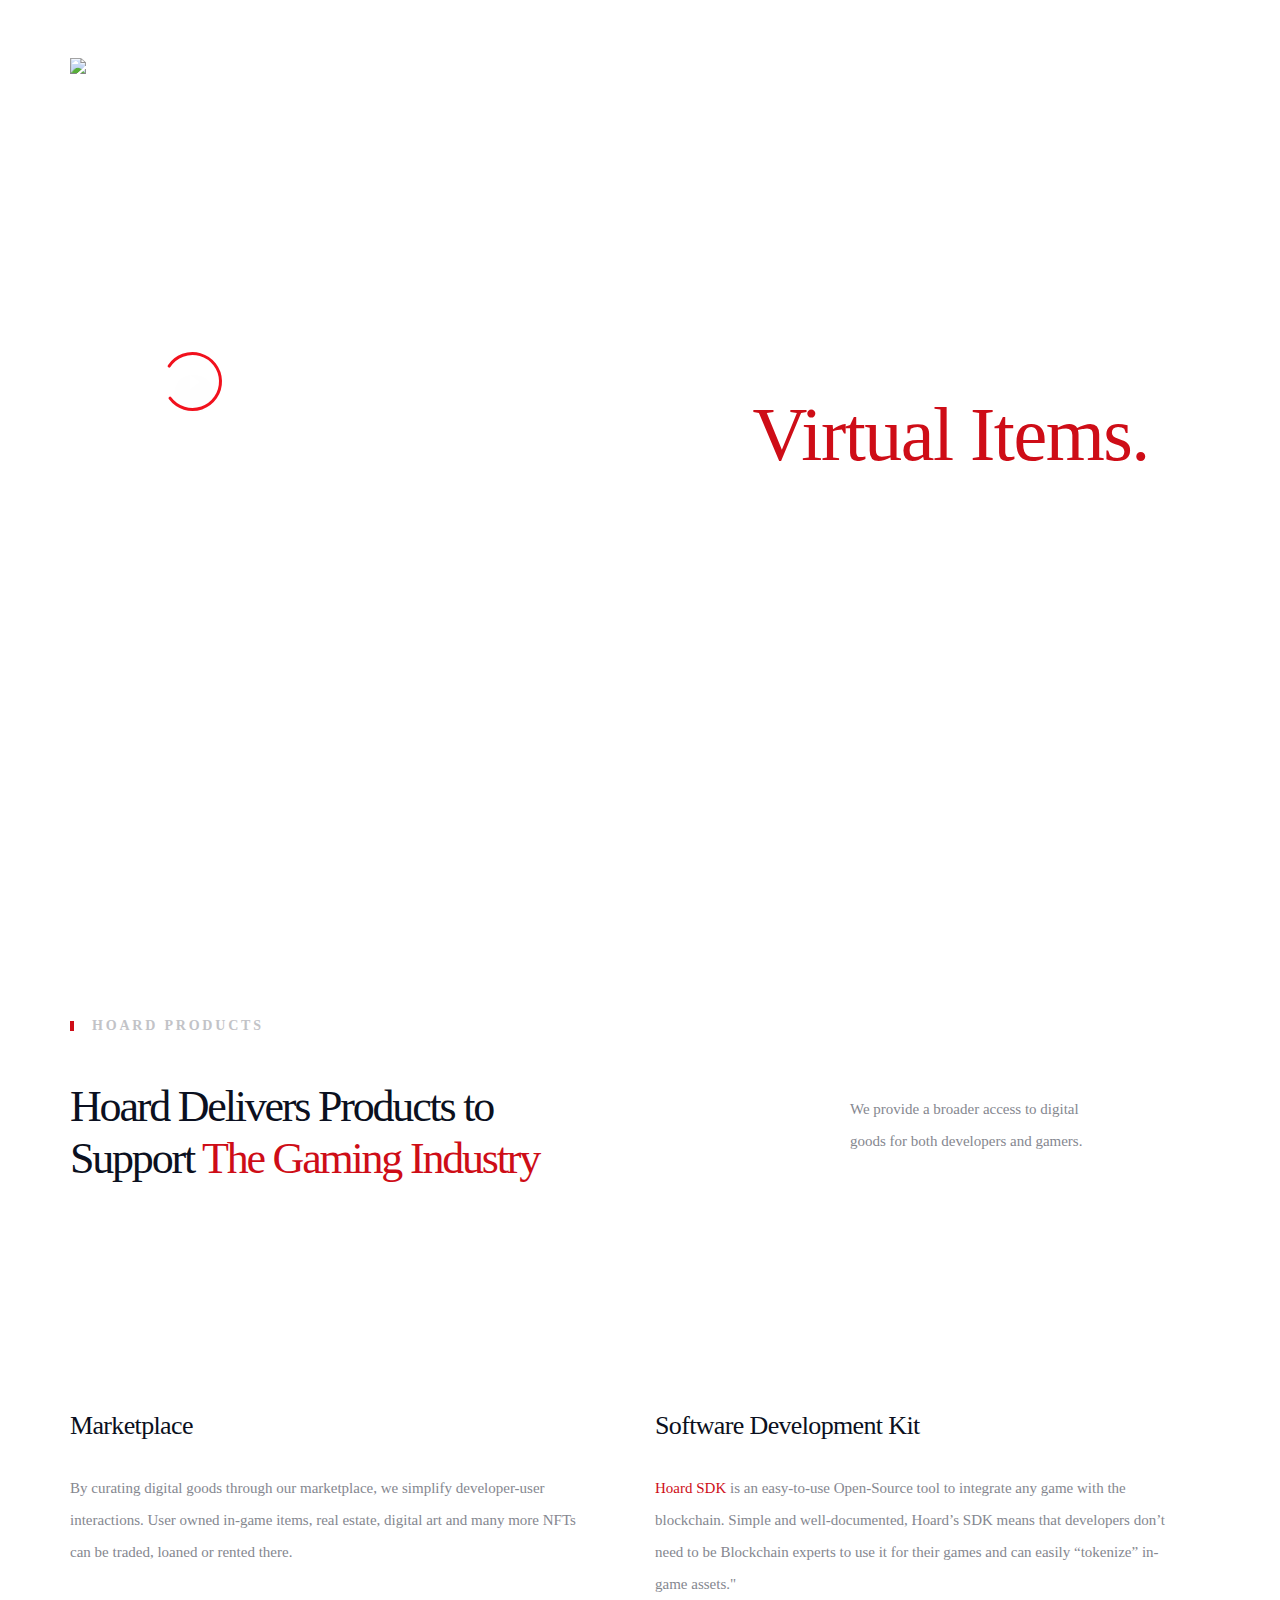
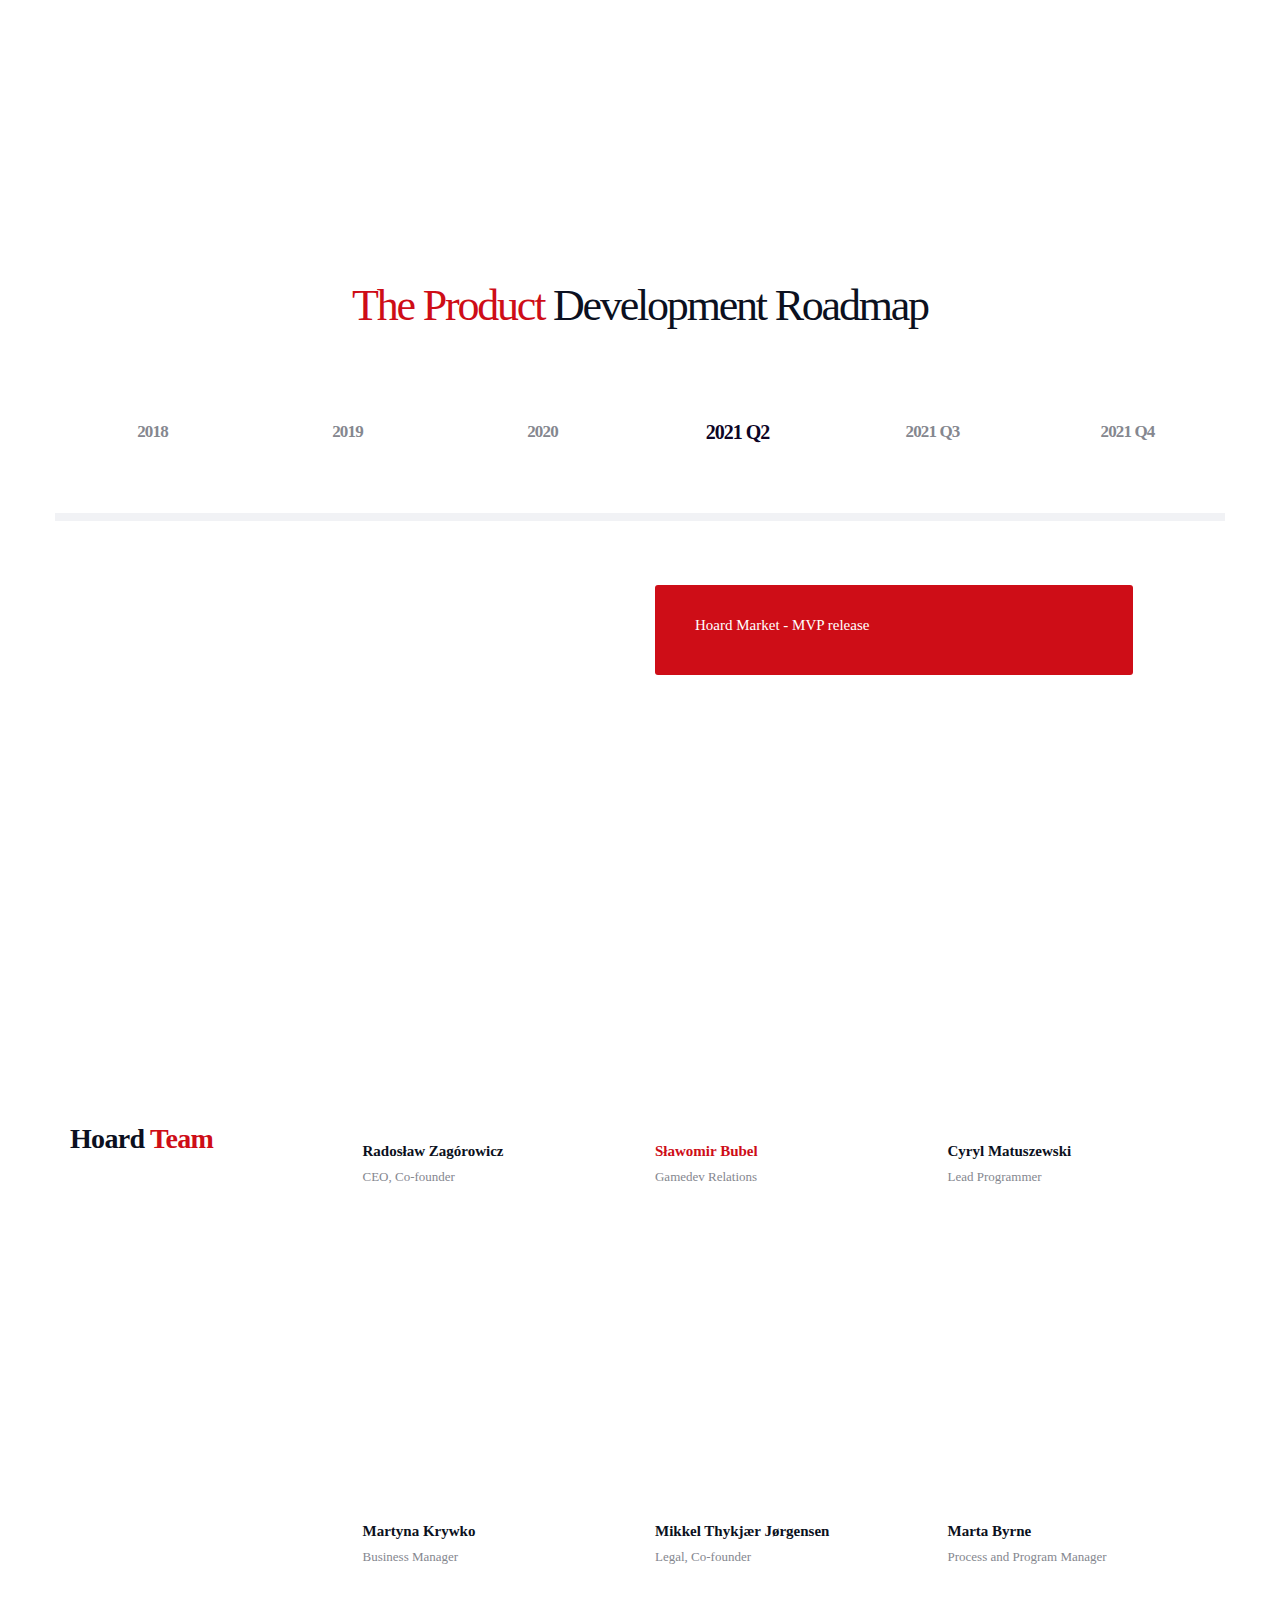
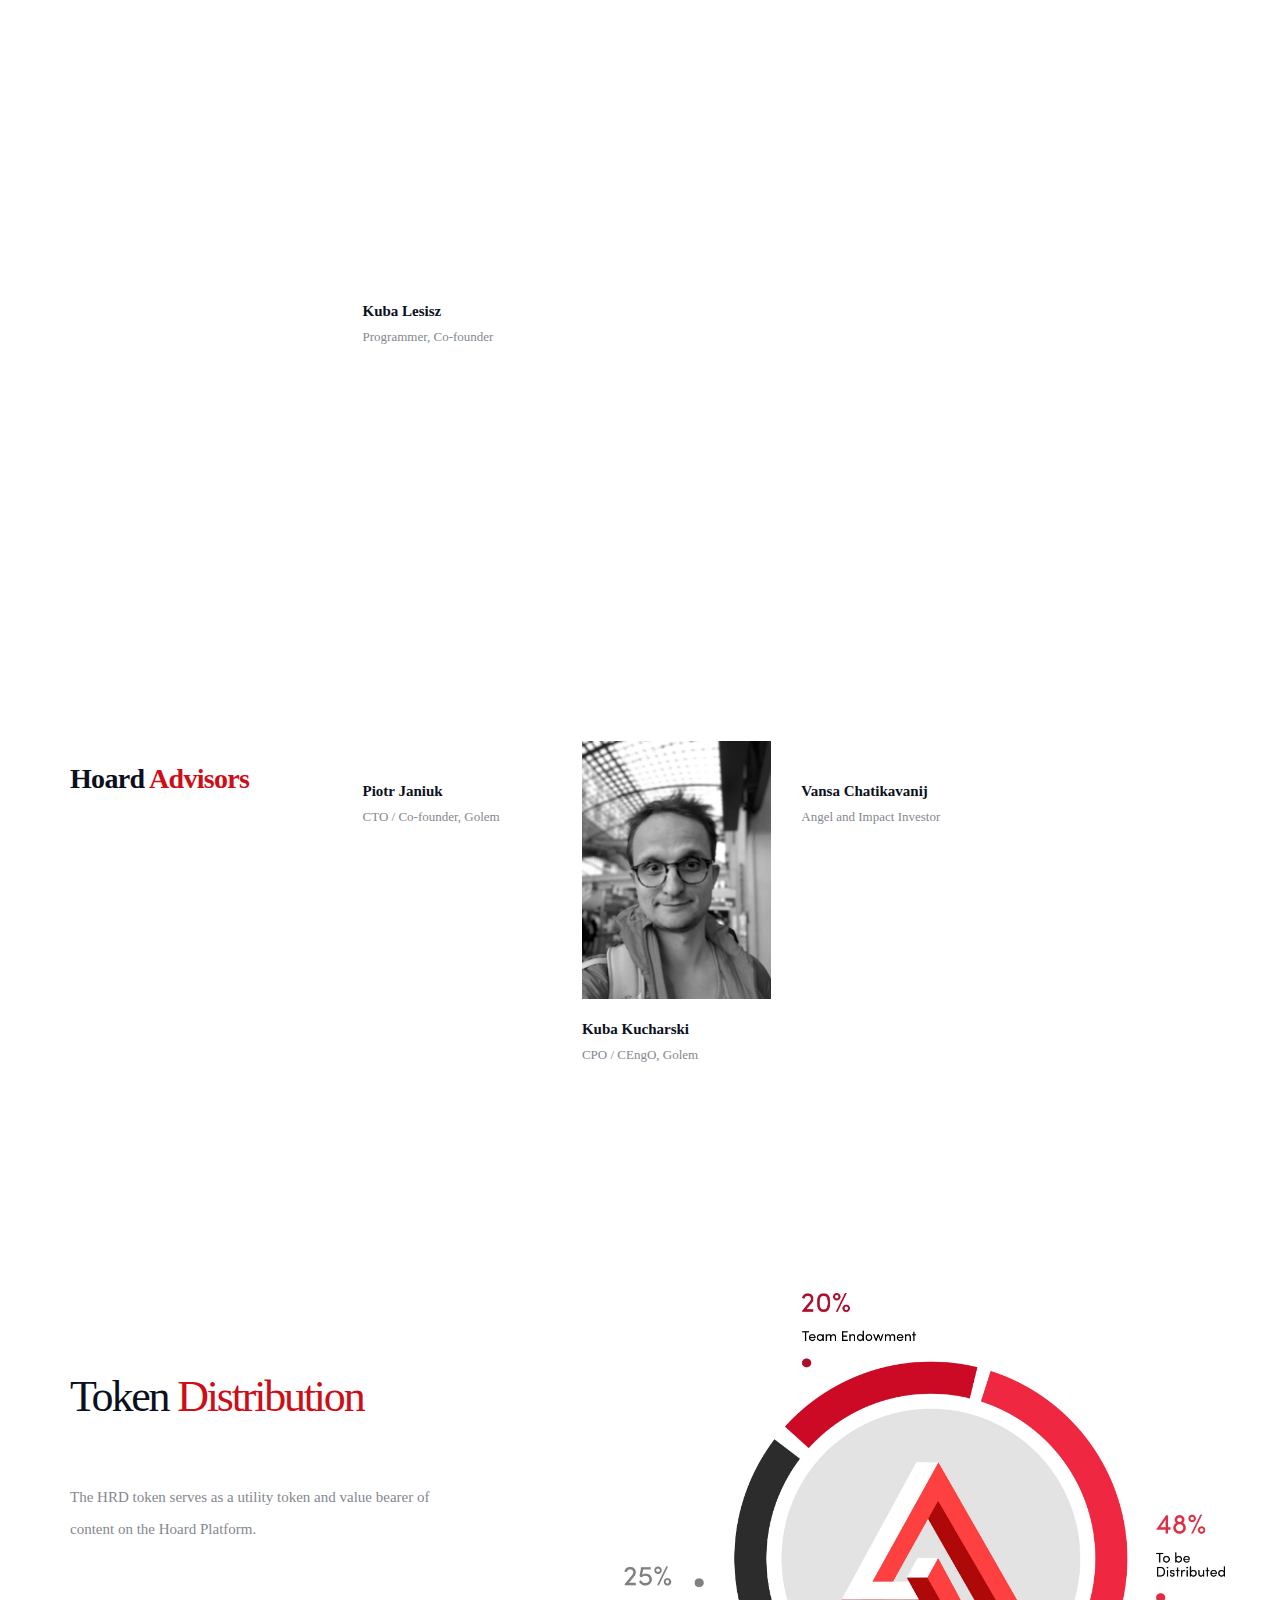
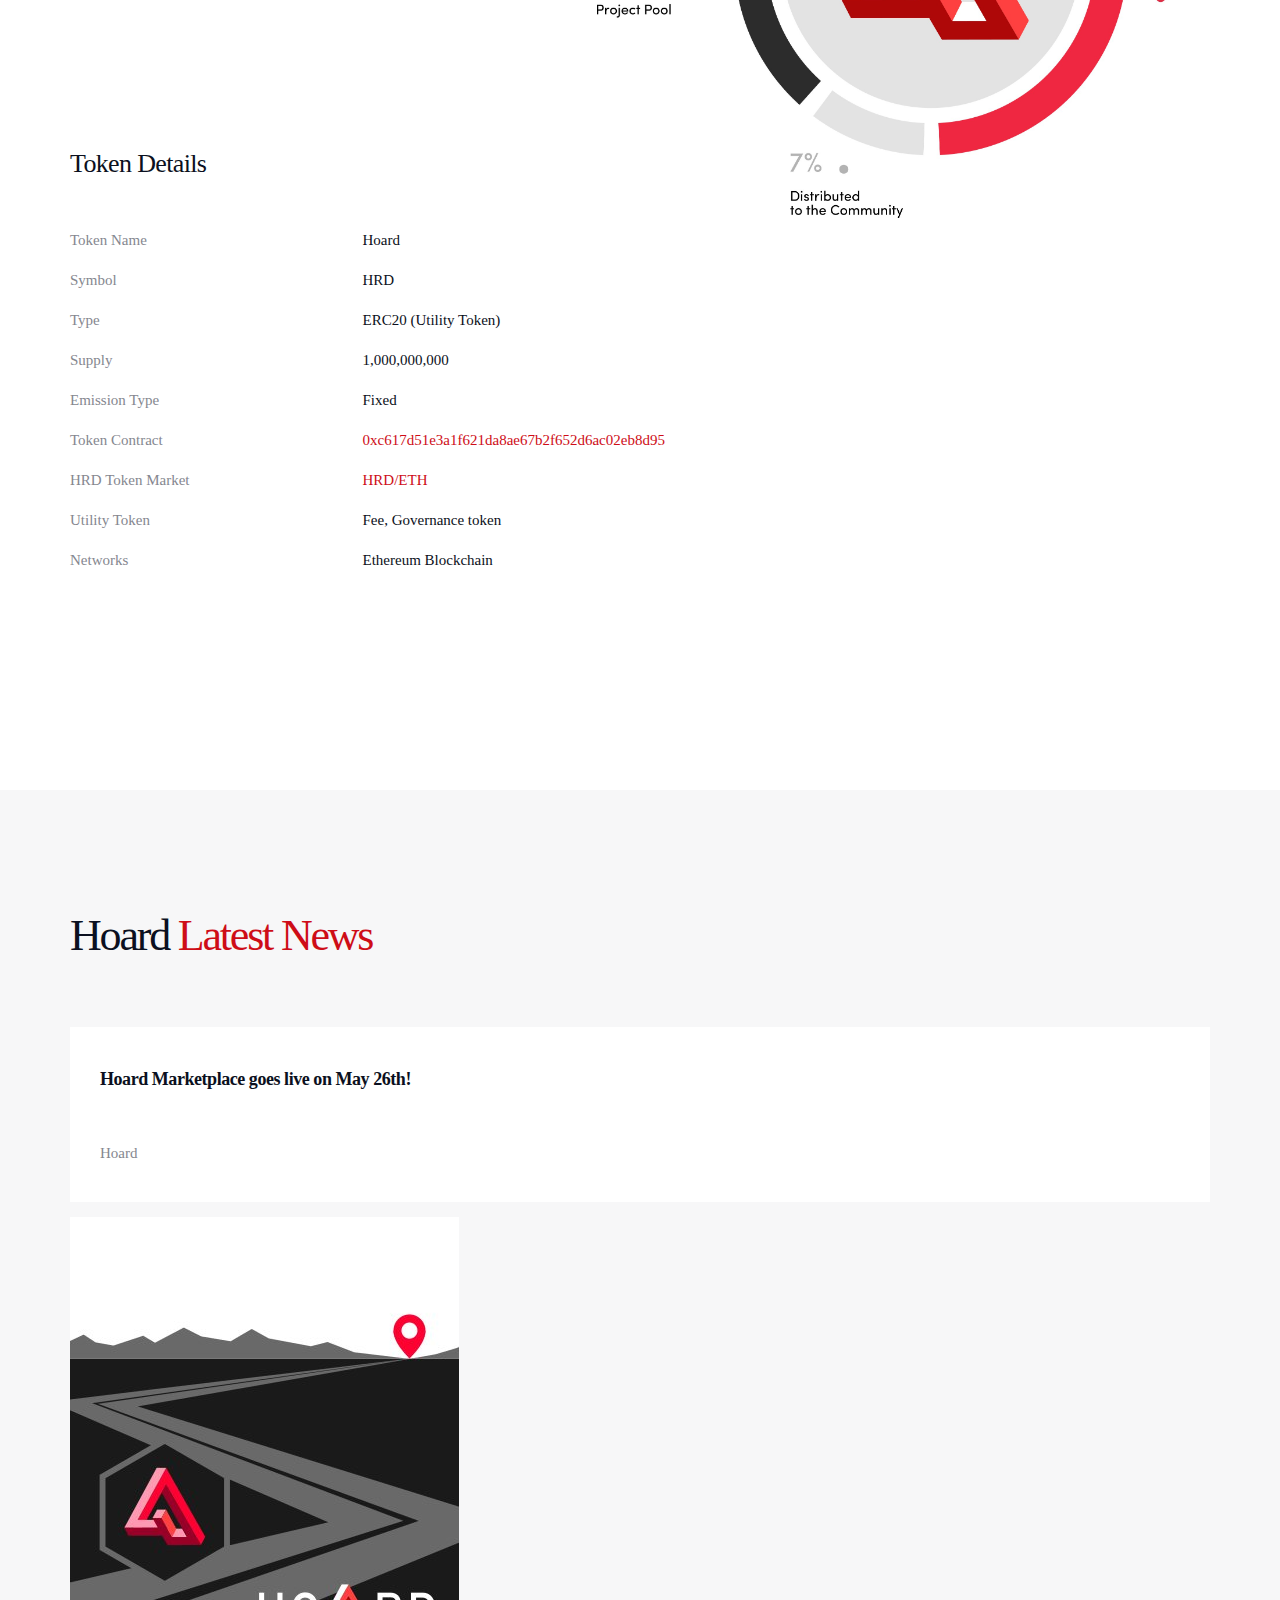
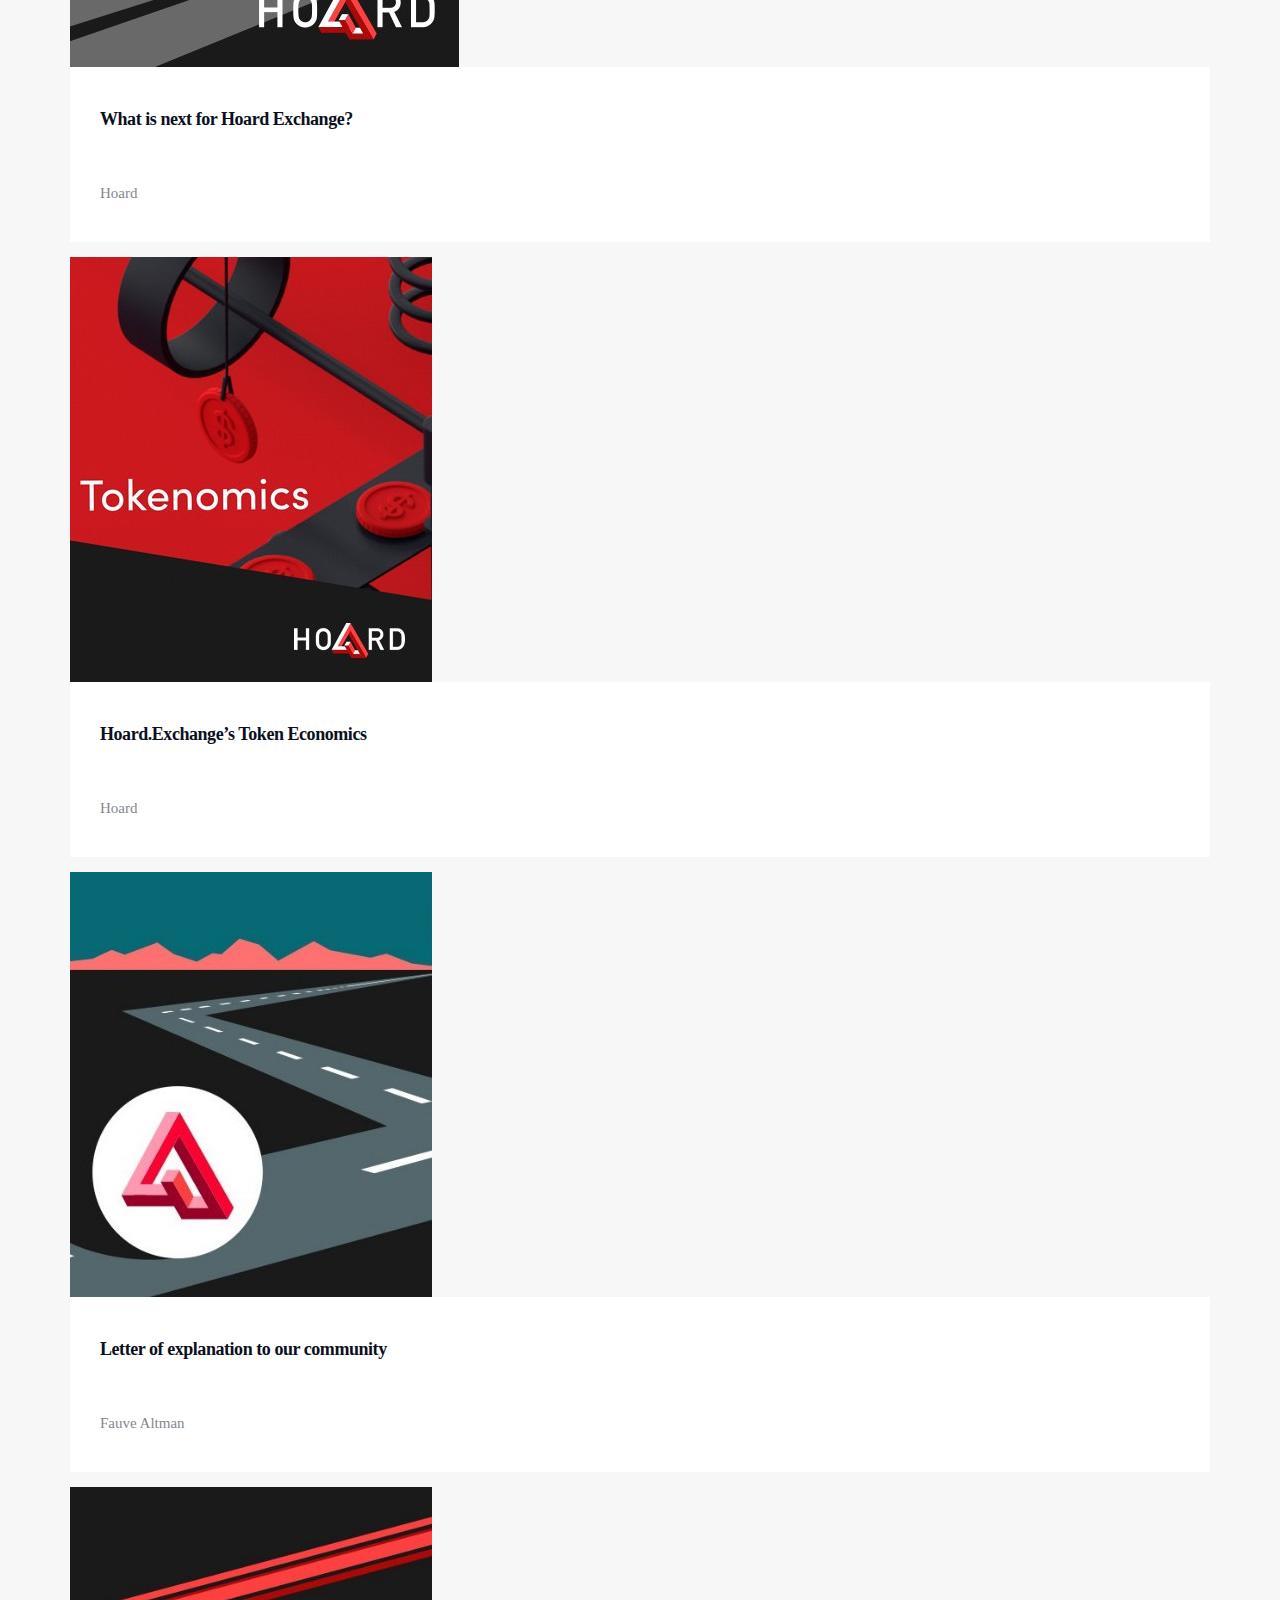
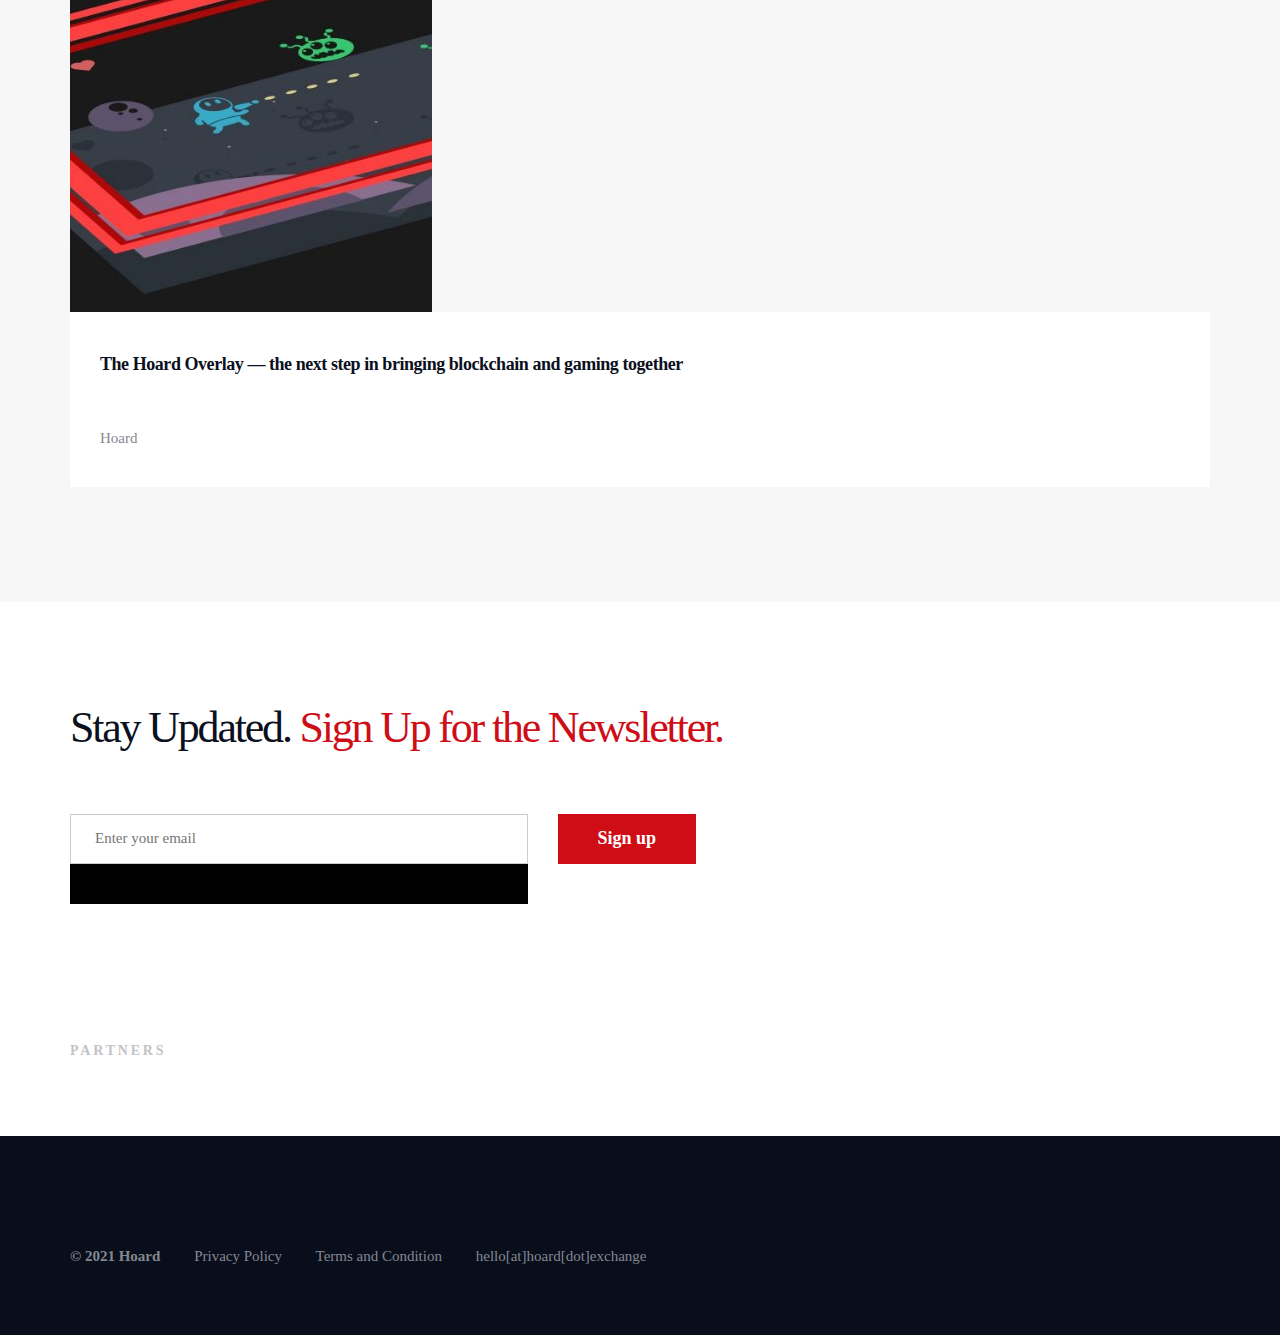
==== commit 40601304: "Update index.html" ====
--- a/index.html
+++ b/index.html
@@ -704,7 +704,17 @@
 
 				<div class="owl-carousel owl01 owl-theme">
 
-                    <a class="slide" target="_blank" href="https://blog.hoard.exchange/what-is-next-for-hoard-exchange-5df295520140">
+					<a class="slide" target="_blank" href="https://blog.hoard.exchange/hoard-marketplace-goes-live-on-may-26th-1a9020cb7cfe">
+						<div class="pic">
+							<img src="images/news-10.jpg" alt="">
+						</div>
+						<div class="details">
+							<h3 class="font-xl">Hoard Marketplace goes live on May 26th!</h3>
+							<p class="font-l">Hoard</p>
+						</div>
+					</a>
+					
+                    			<a class="slide" target="_blank" href="https://blog.hoard.exchange/what-is-next-for-hoard-exchange-5df295520140">
 						<div class="pic">
 							<img src="images/news-09.jpg" alt="">
 						</div>
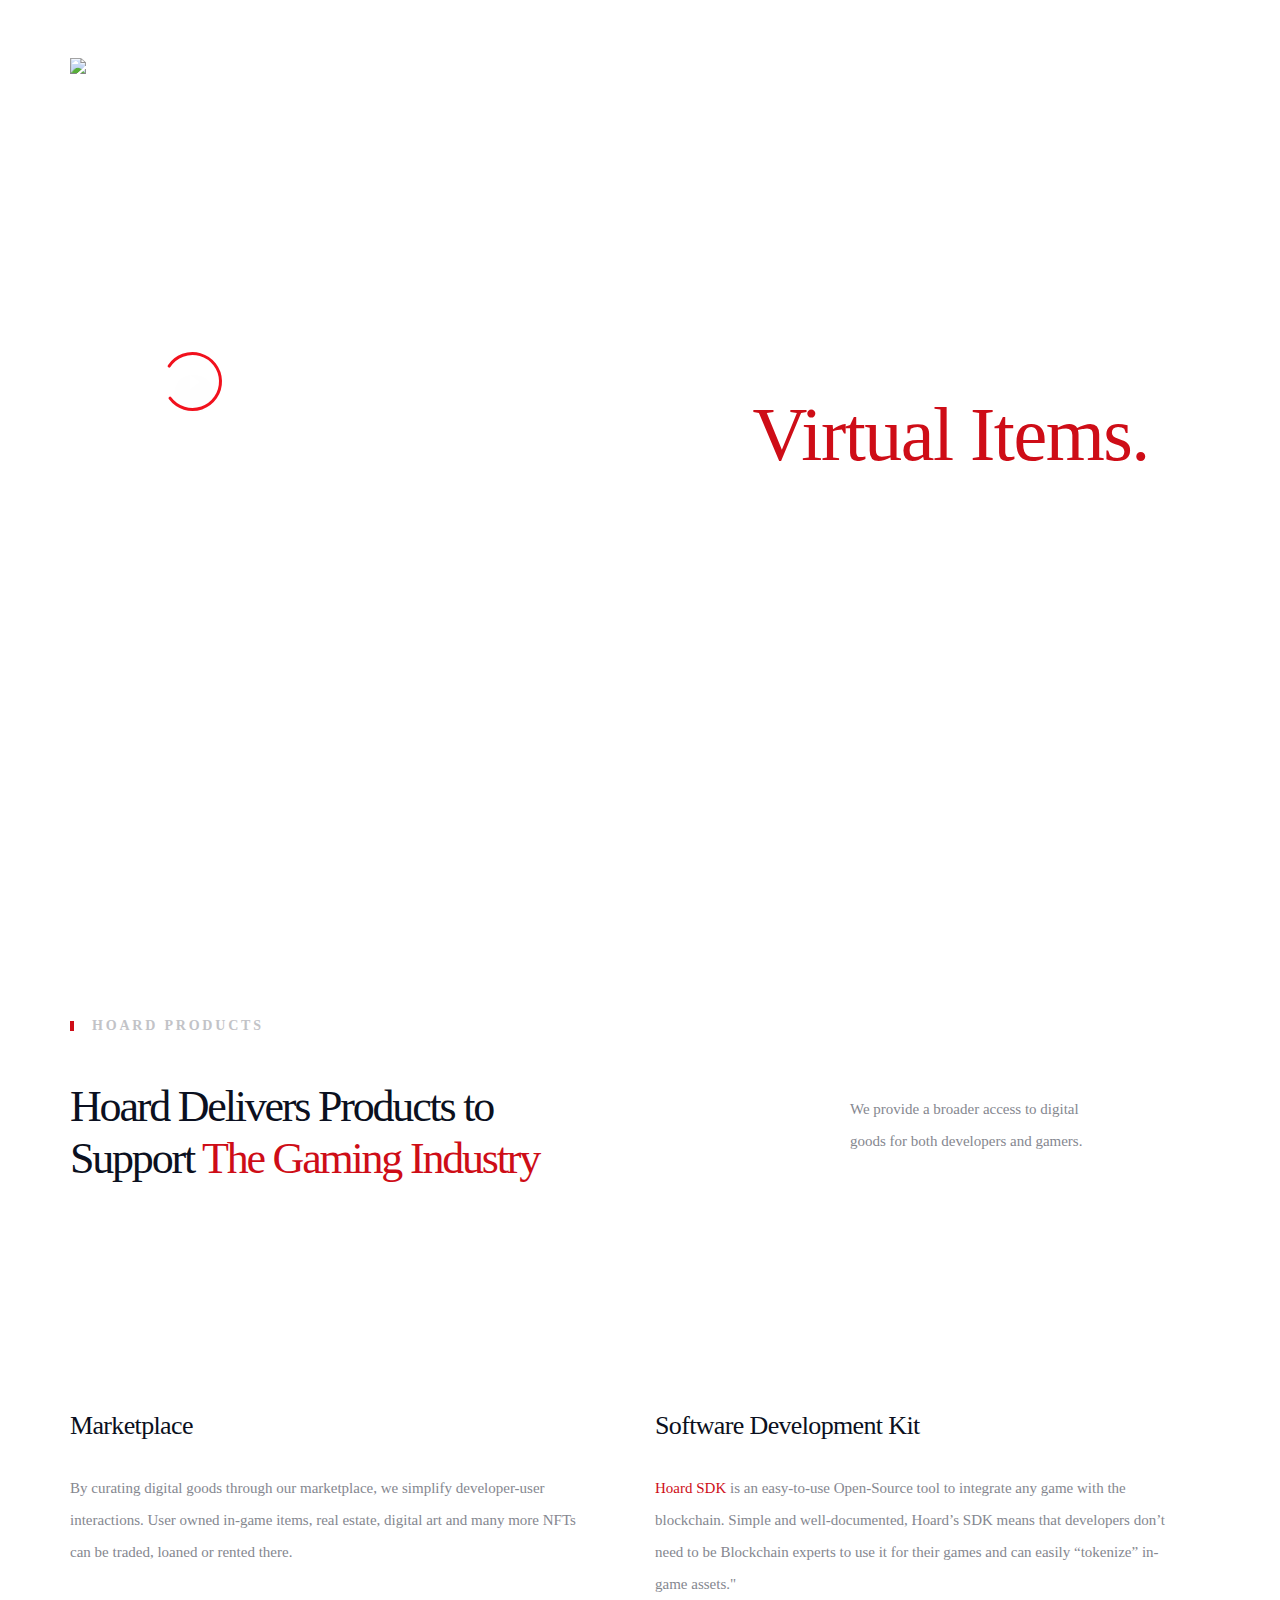
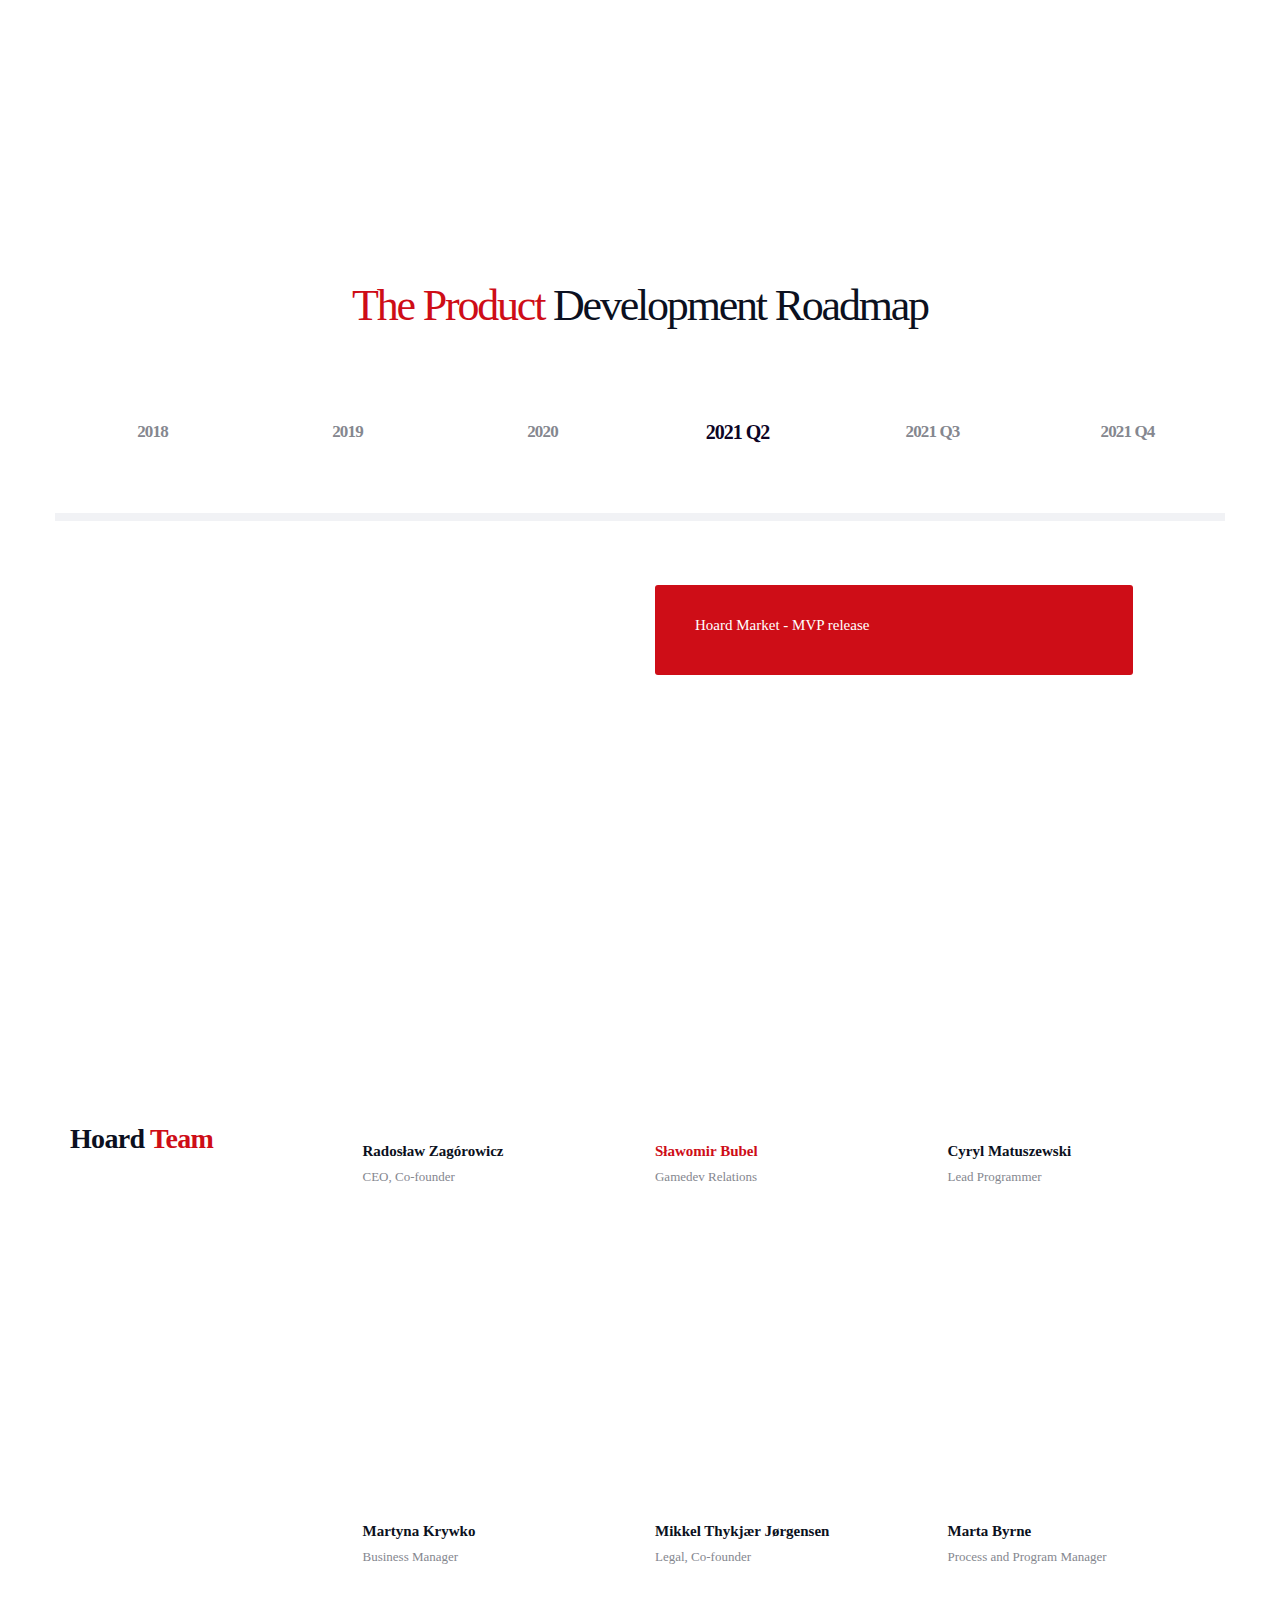
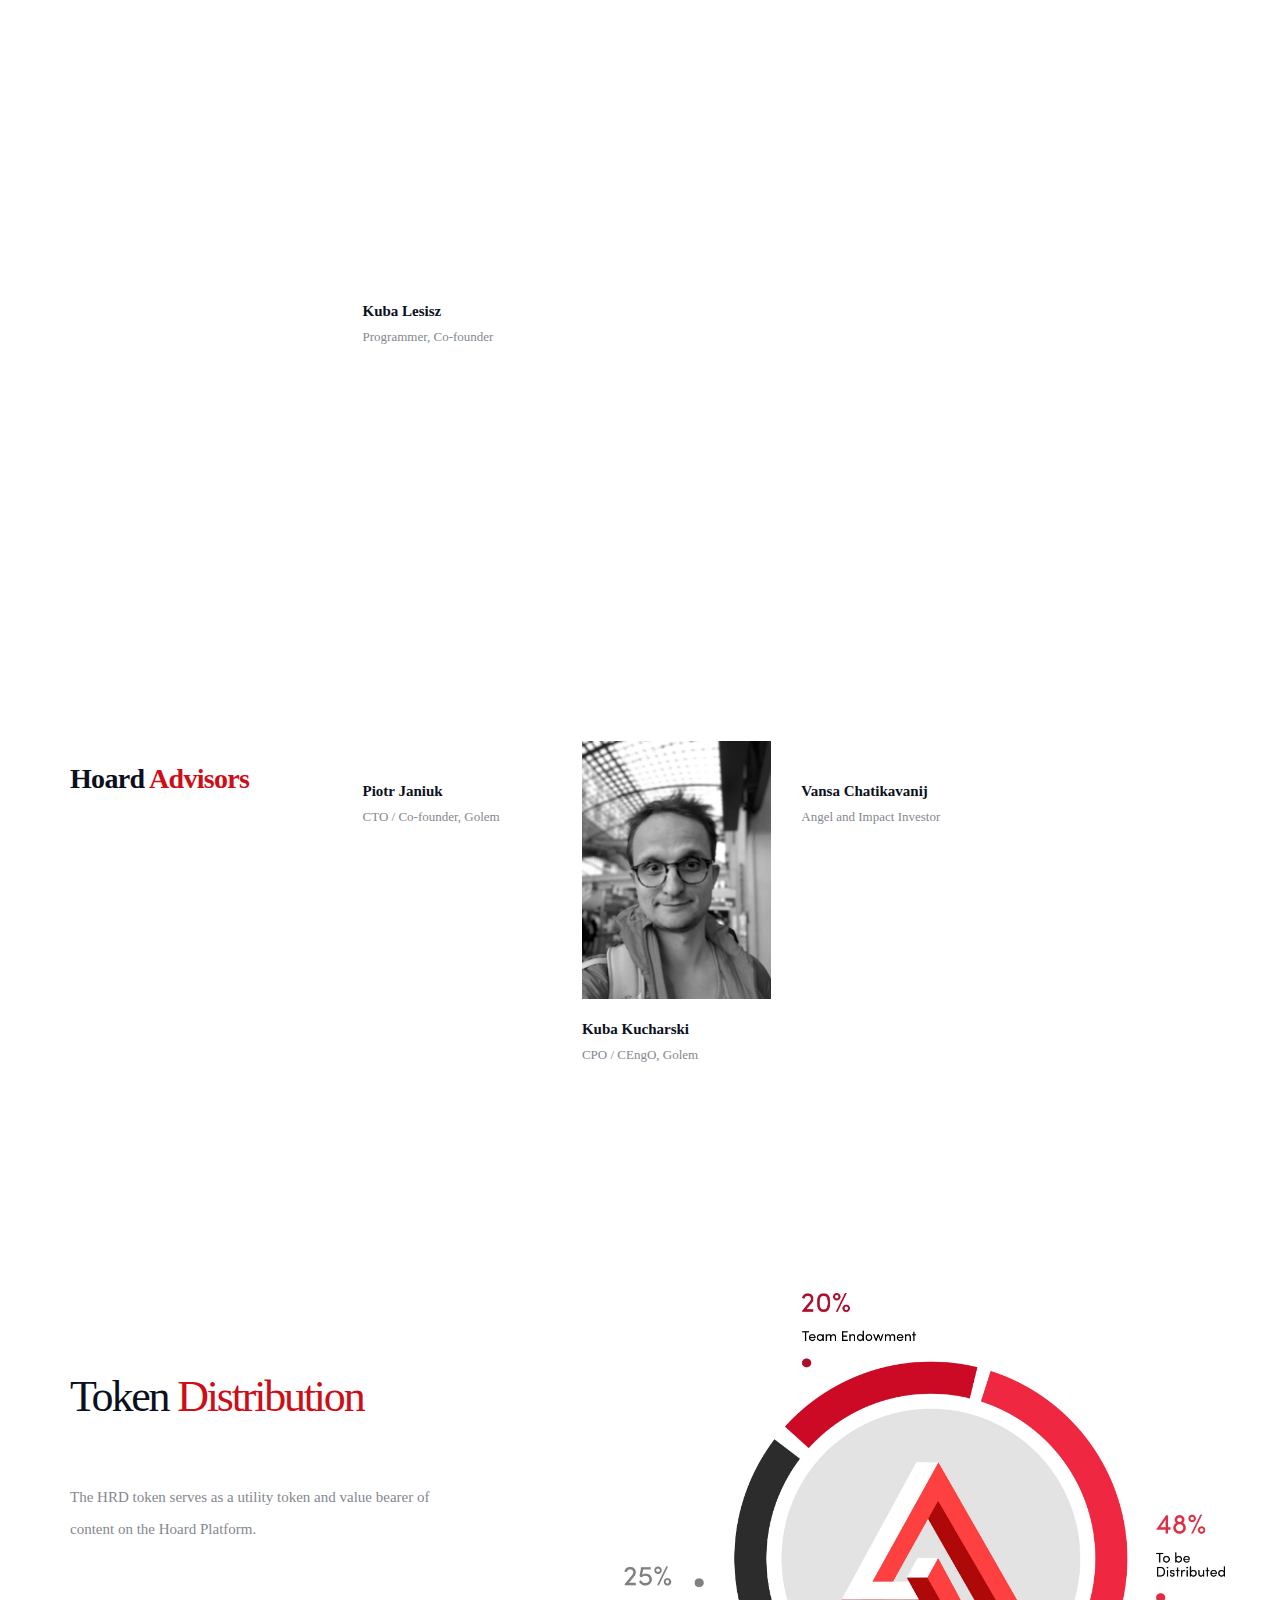
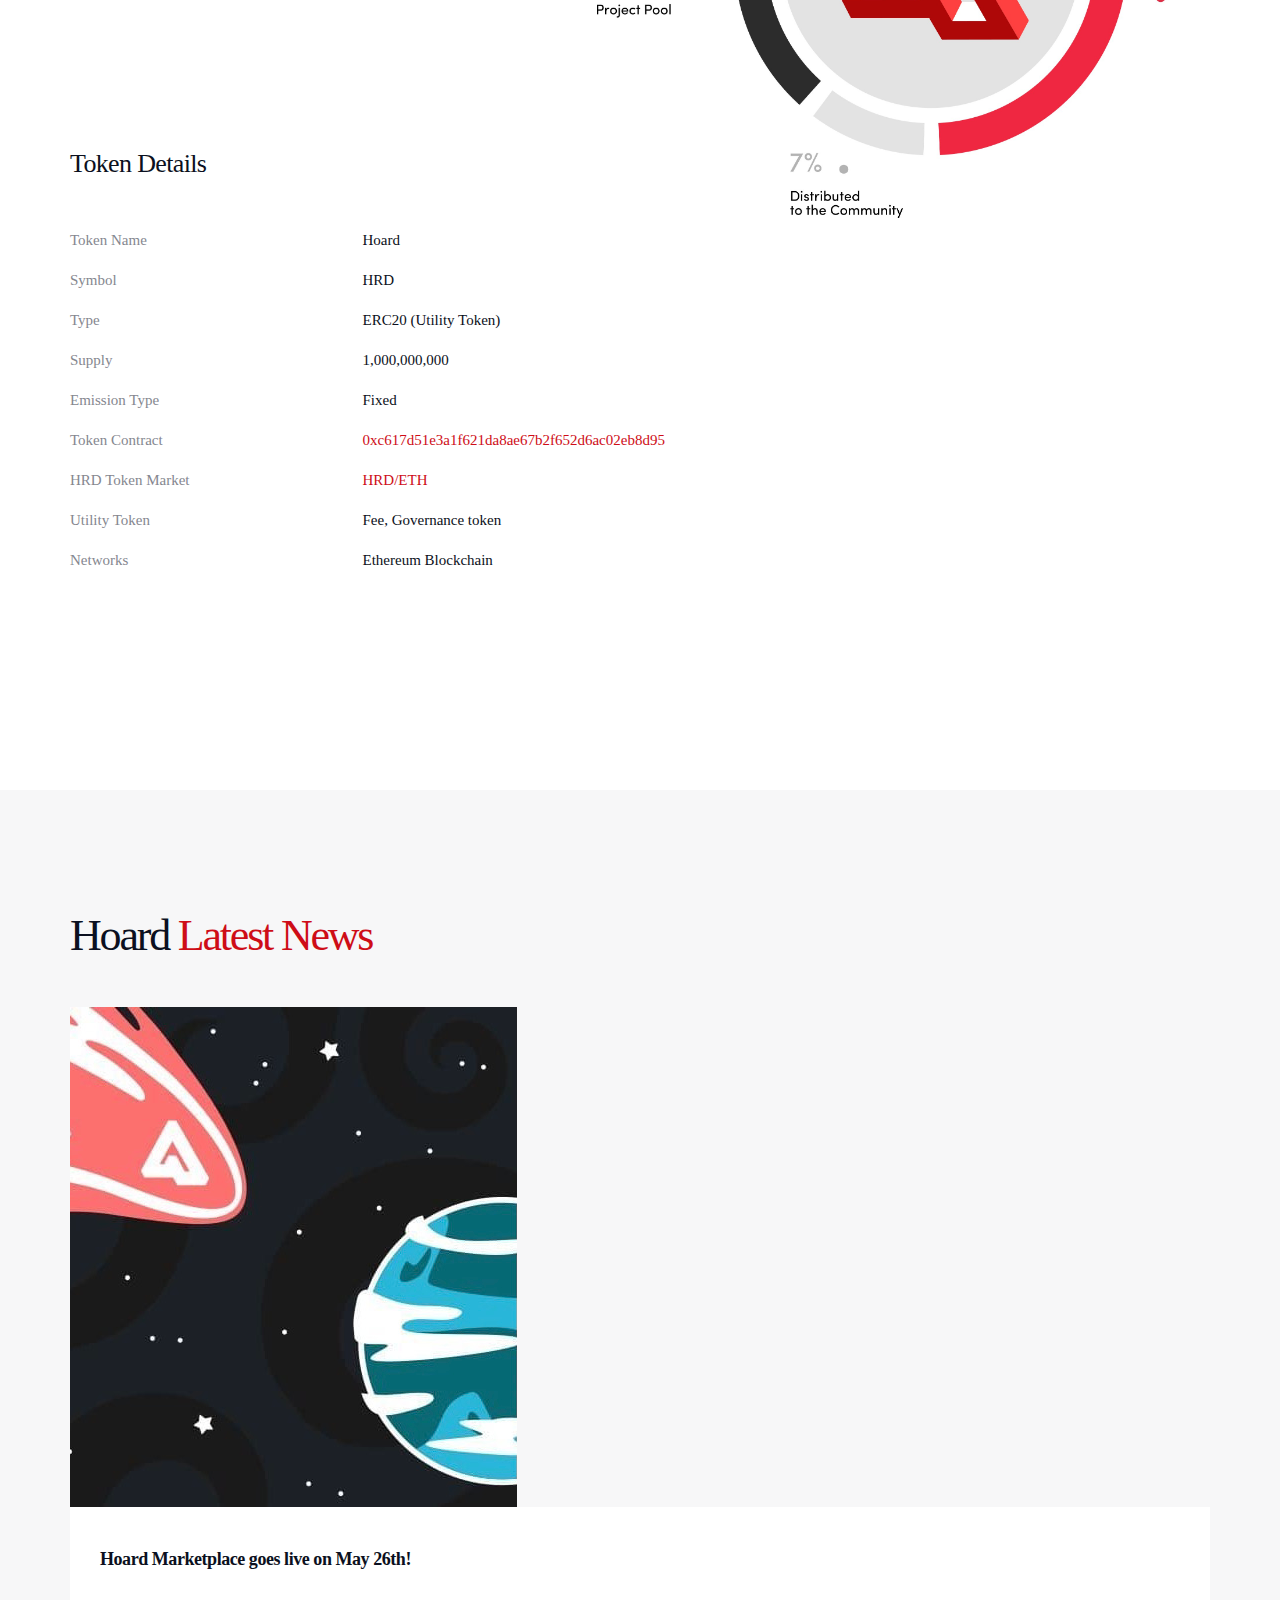
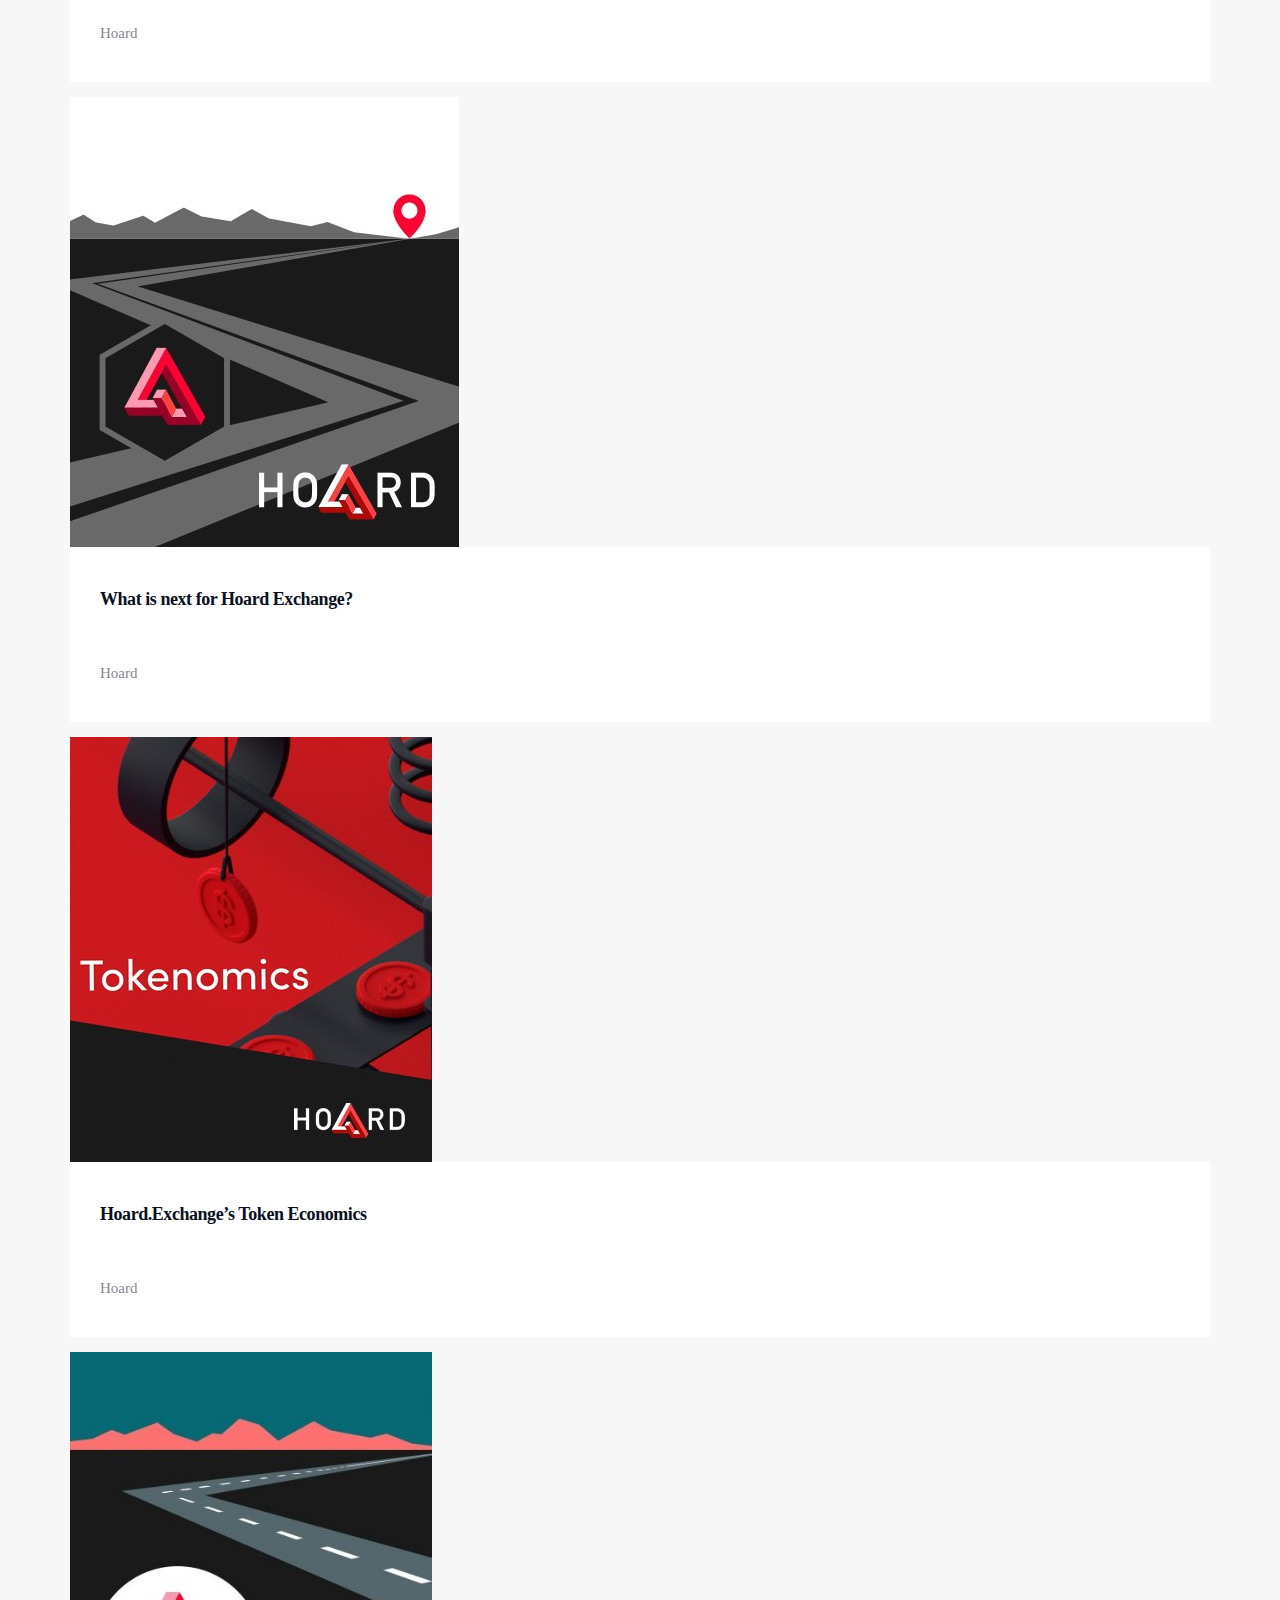
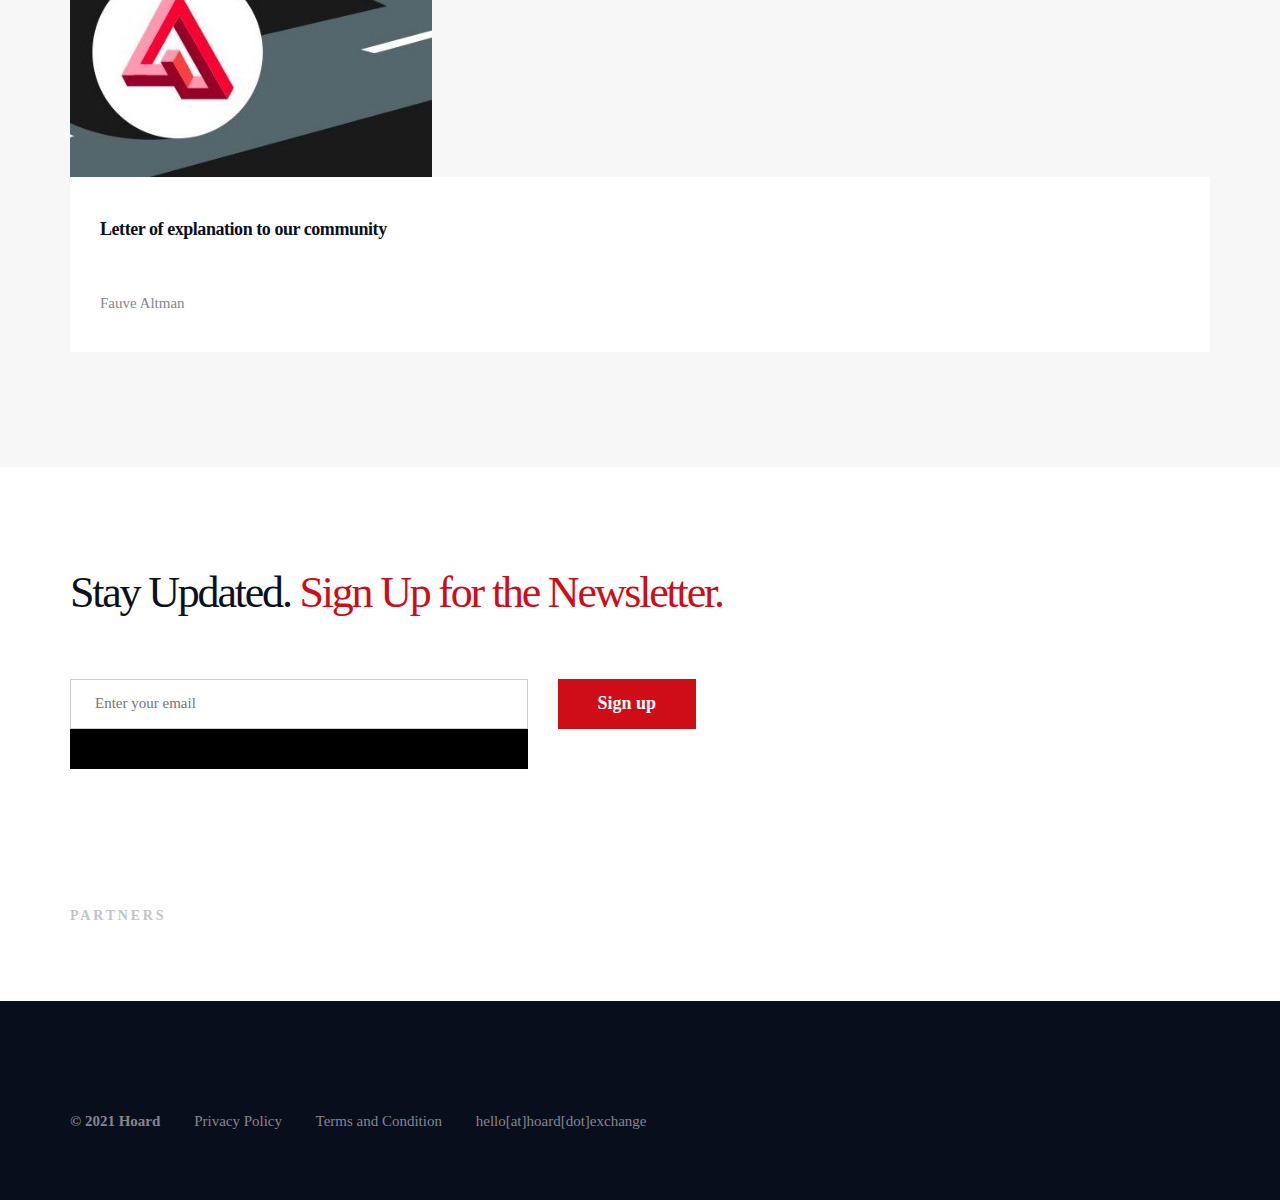
==== commit b595ac6f: "Update index.html" ====
--- a/index.html
+++ b/index.html
@@ -744,15 +744,6 @@
 						</div>
                     </a>
 
-					<a class="slide" target="_blank" href="https://blog.hoard.exchange/the-hoard-overlay-the-next-step-in-bringing-blockchain-and-gaming-together-3459fc4c59db">
-						<div class="pic">
-							<img src="images/news-06.jpg" alt="">
-						</div>
-						<div class="details">
-							<h3 class="font-xl">The Hoard Overlay — the next step in bringing blockchain and gaming together</h3>
-							<p class="font-l">Hoard</p>
-						</div>
-					</a>
 
 				</div>
 
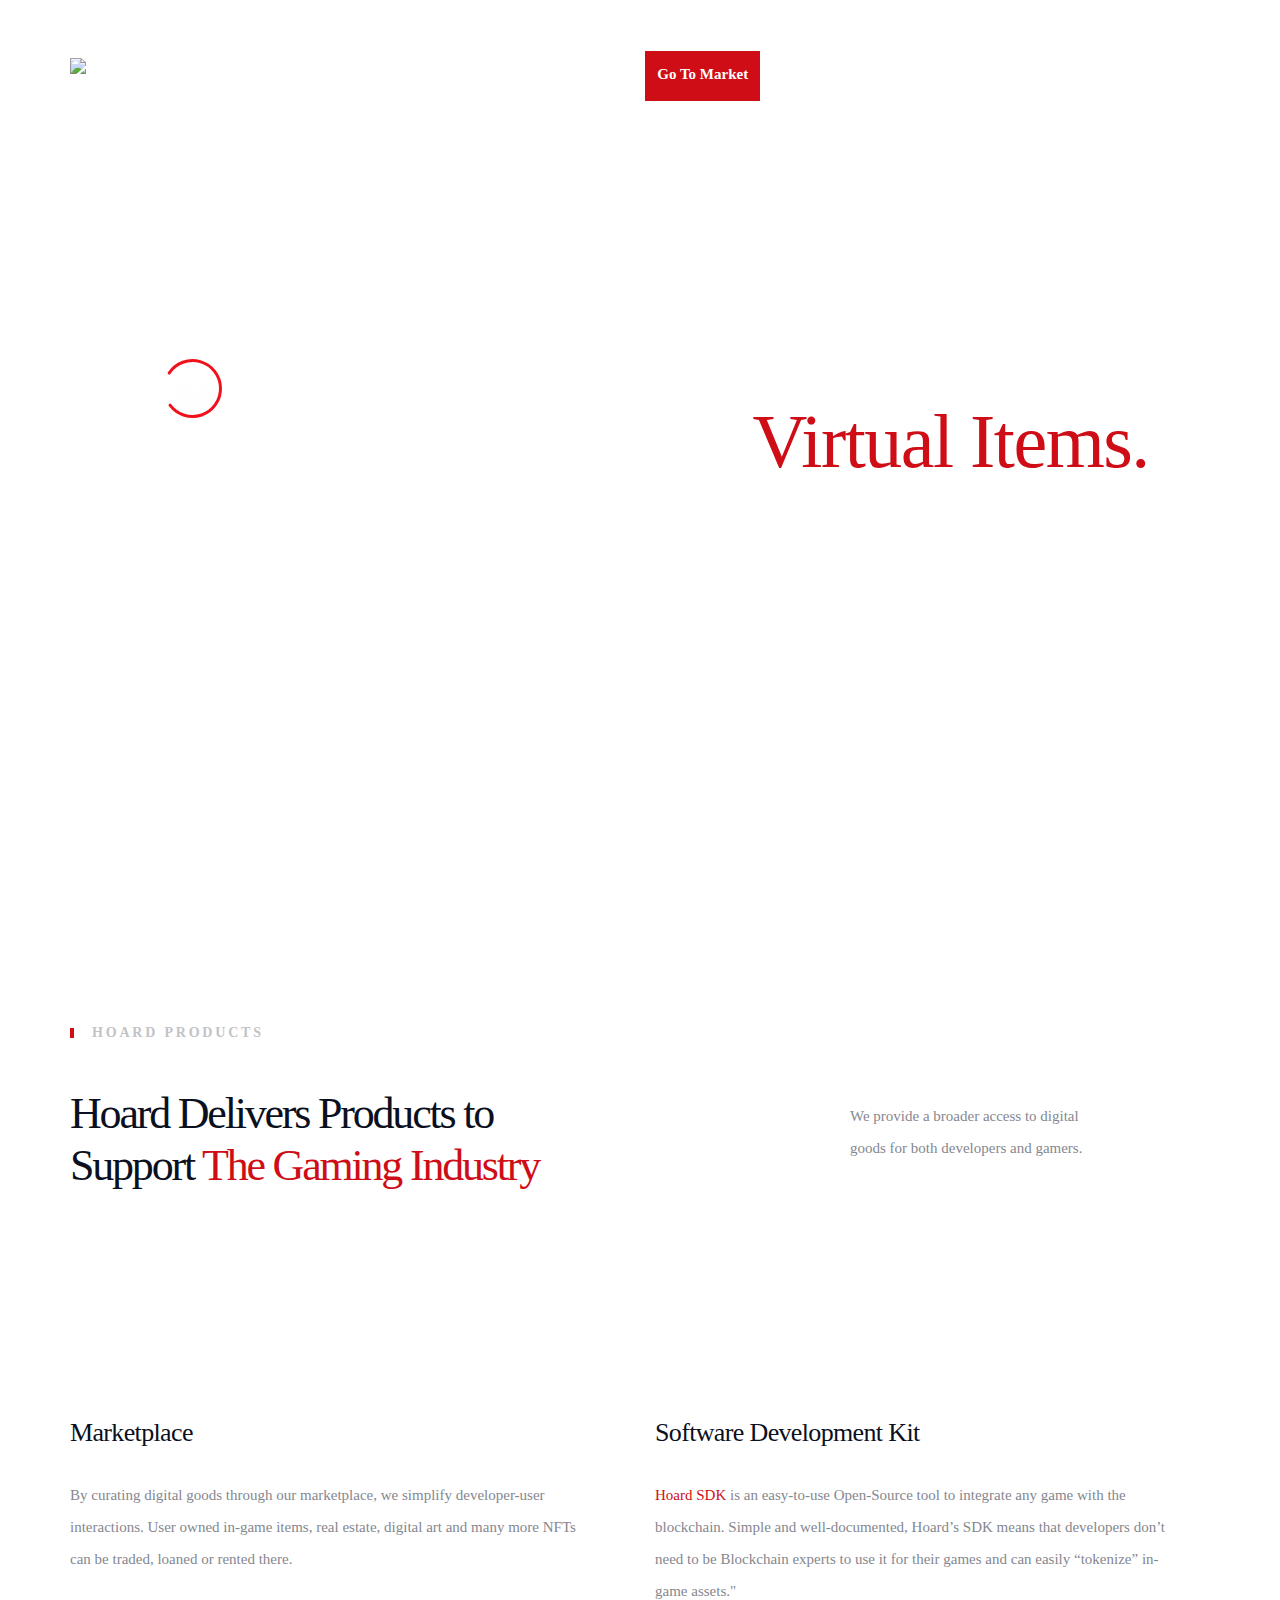
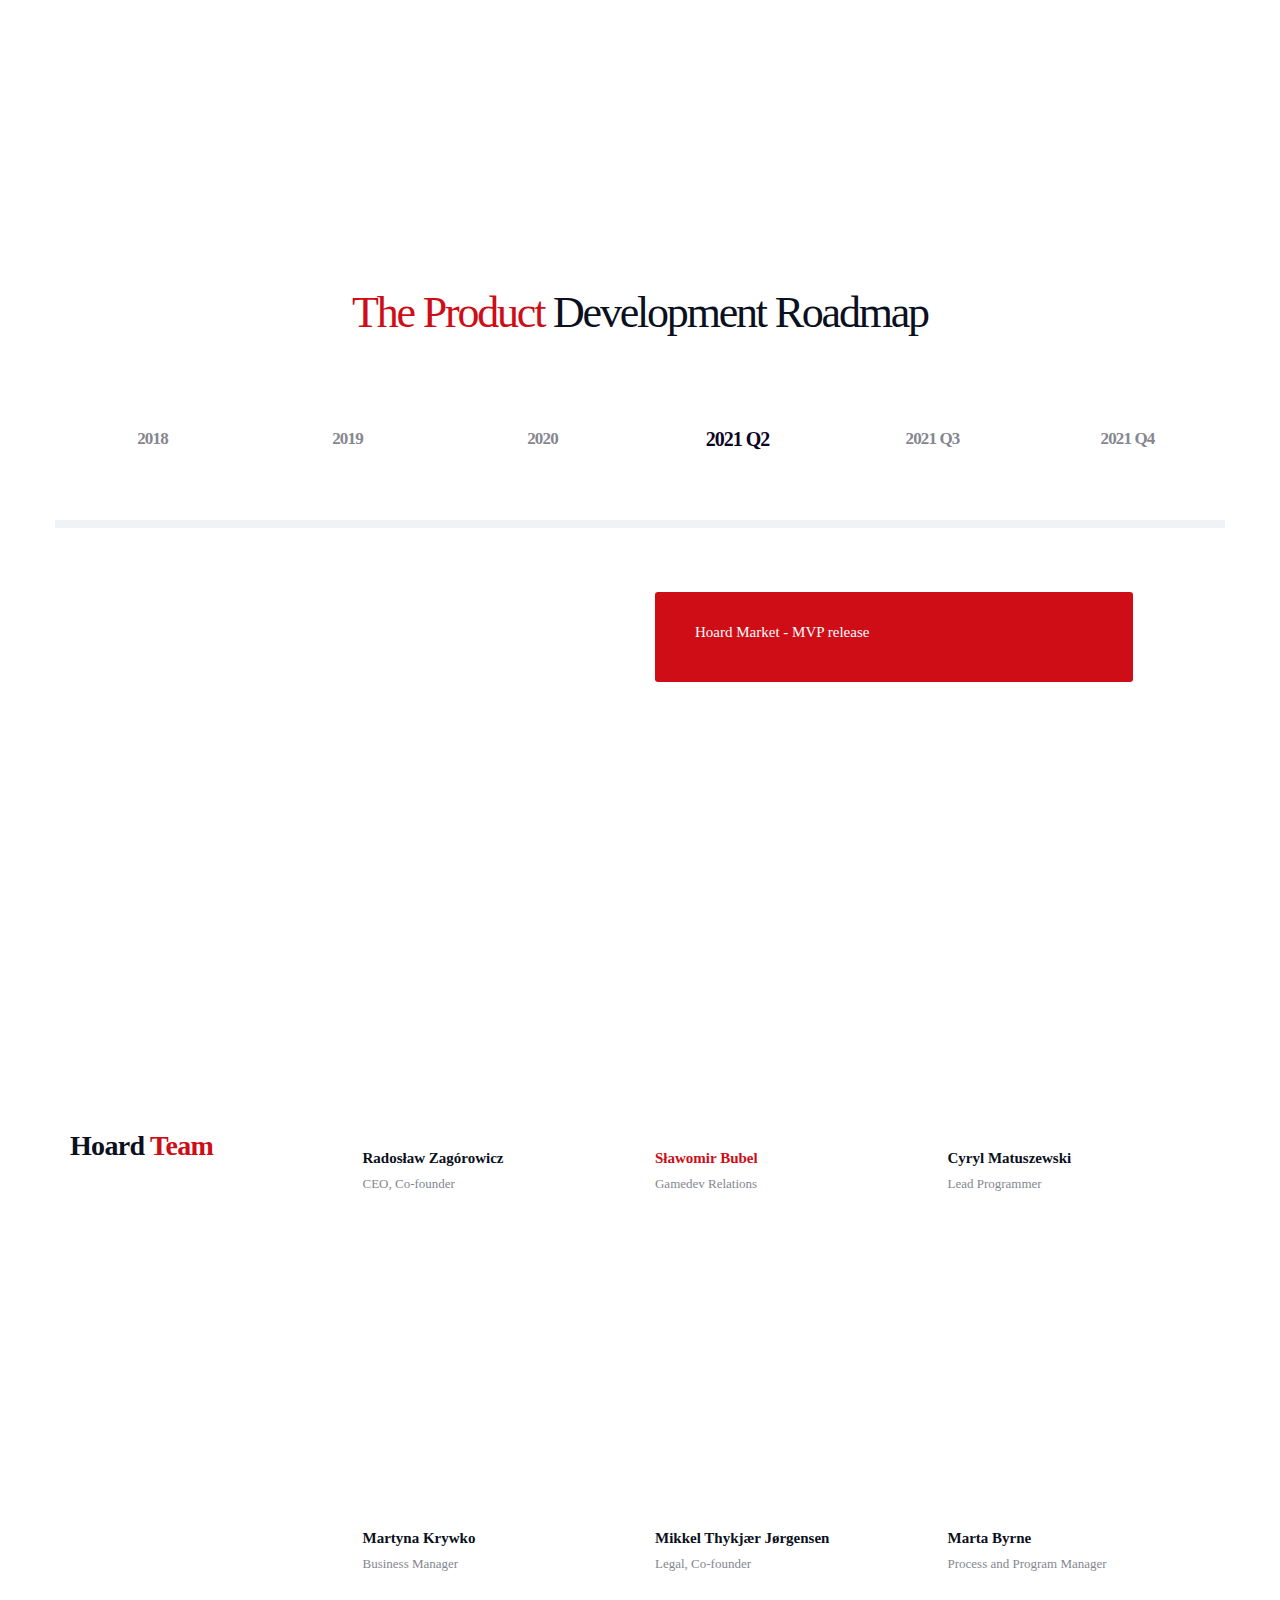
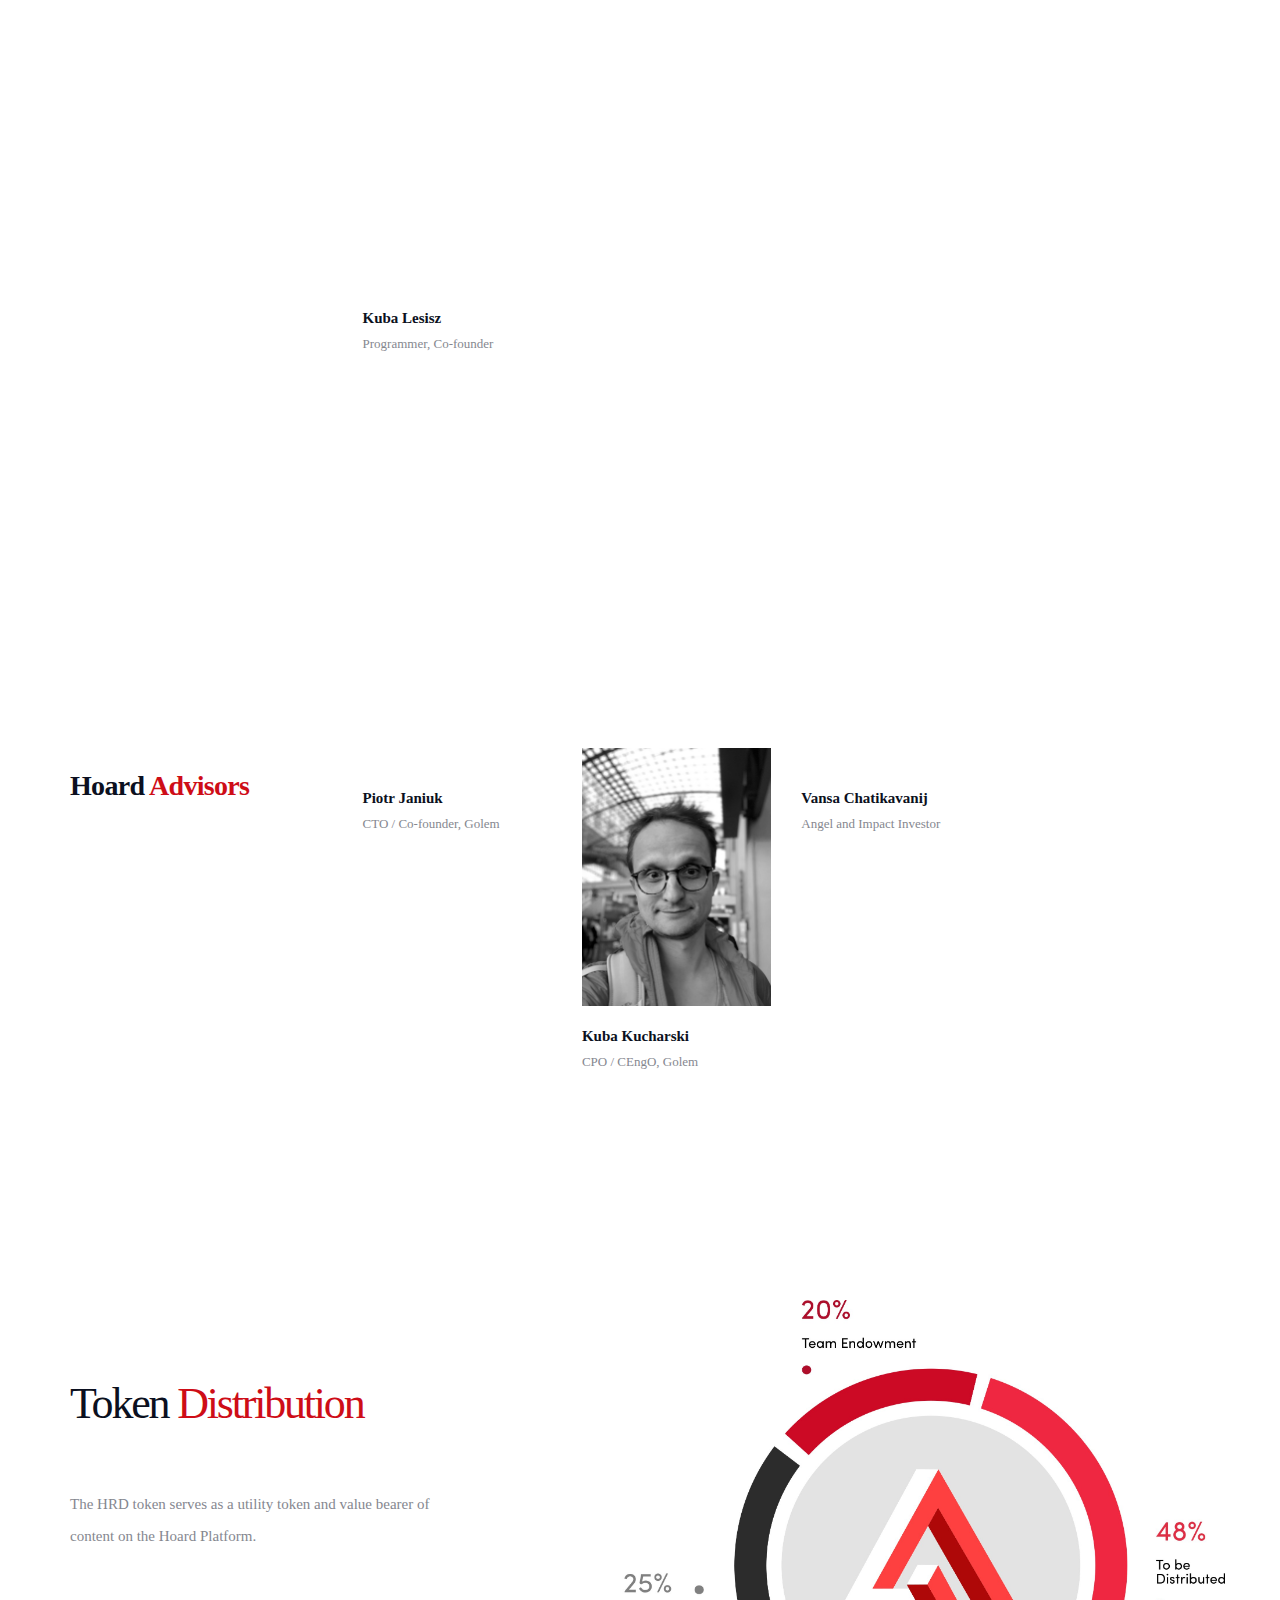
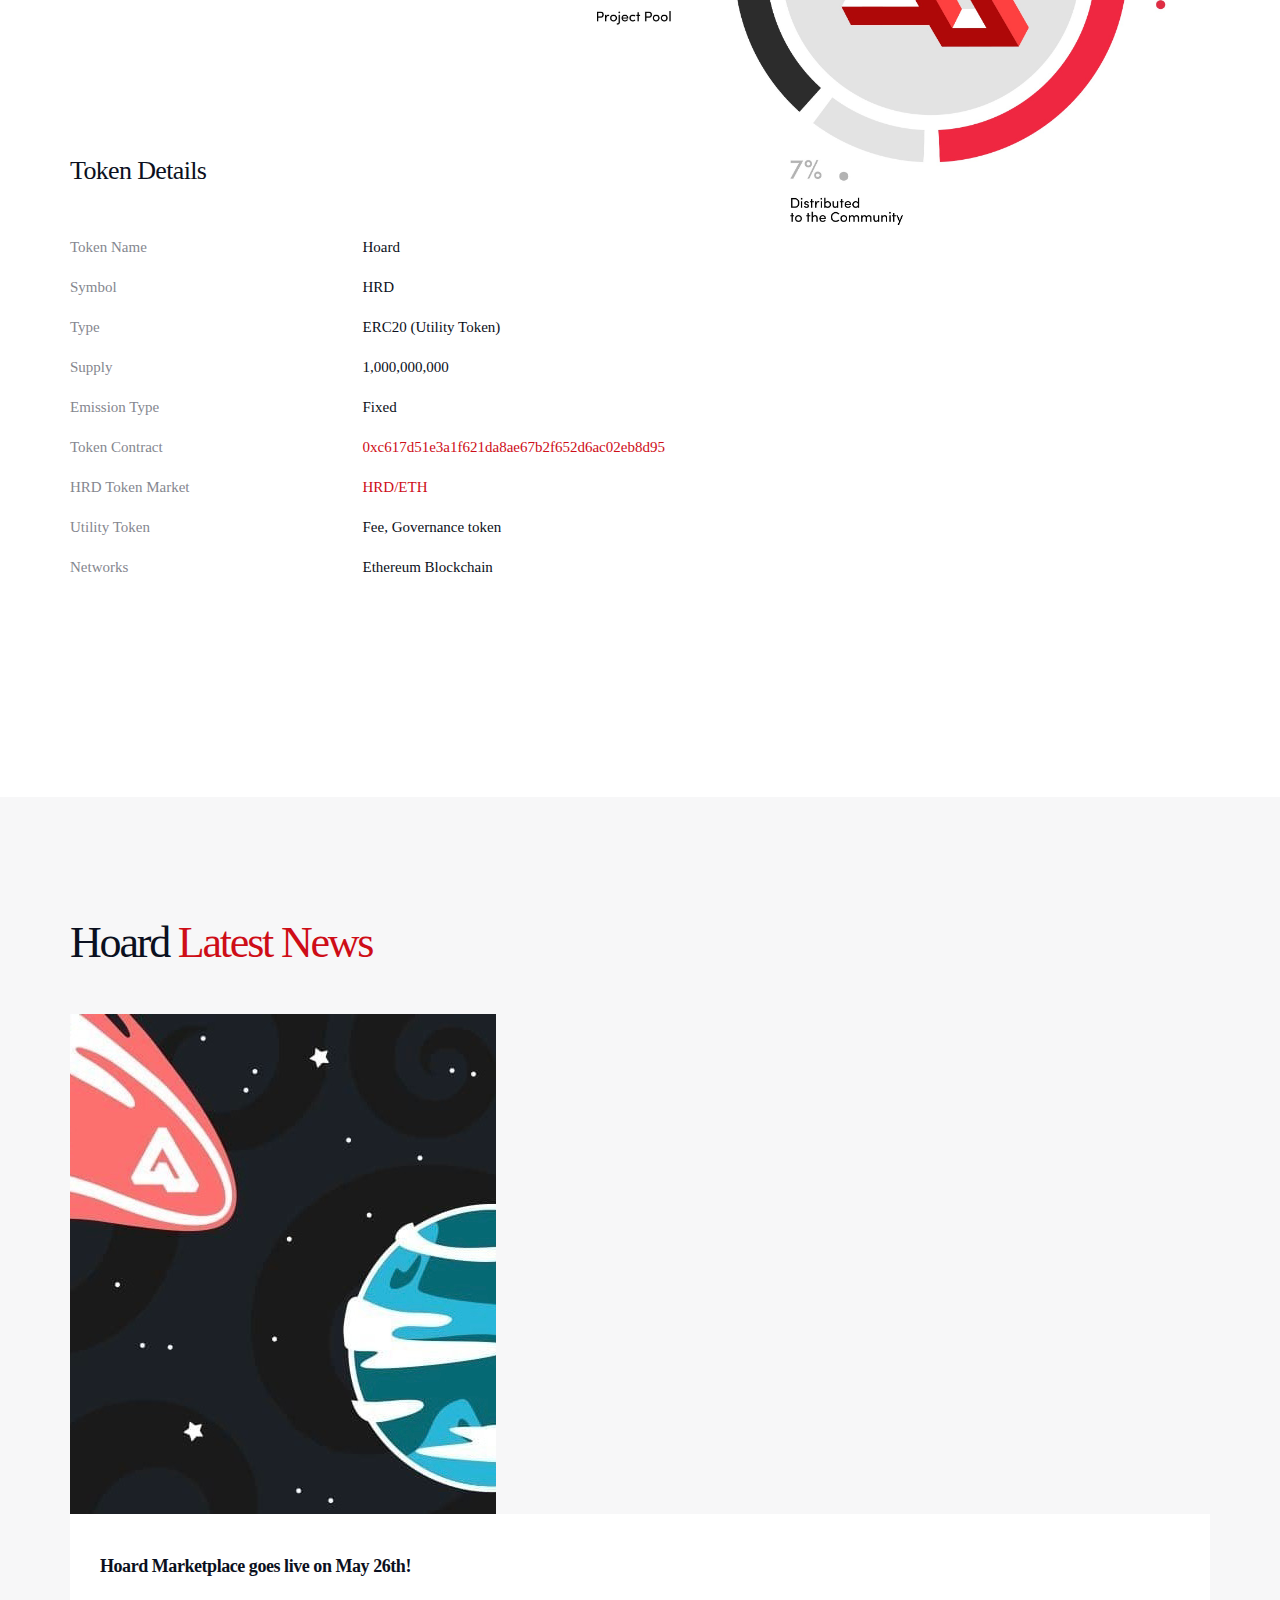
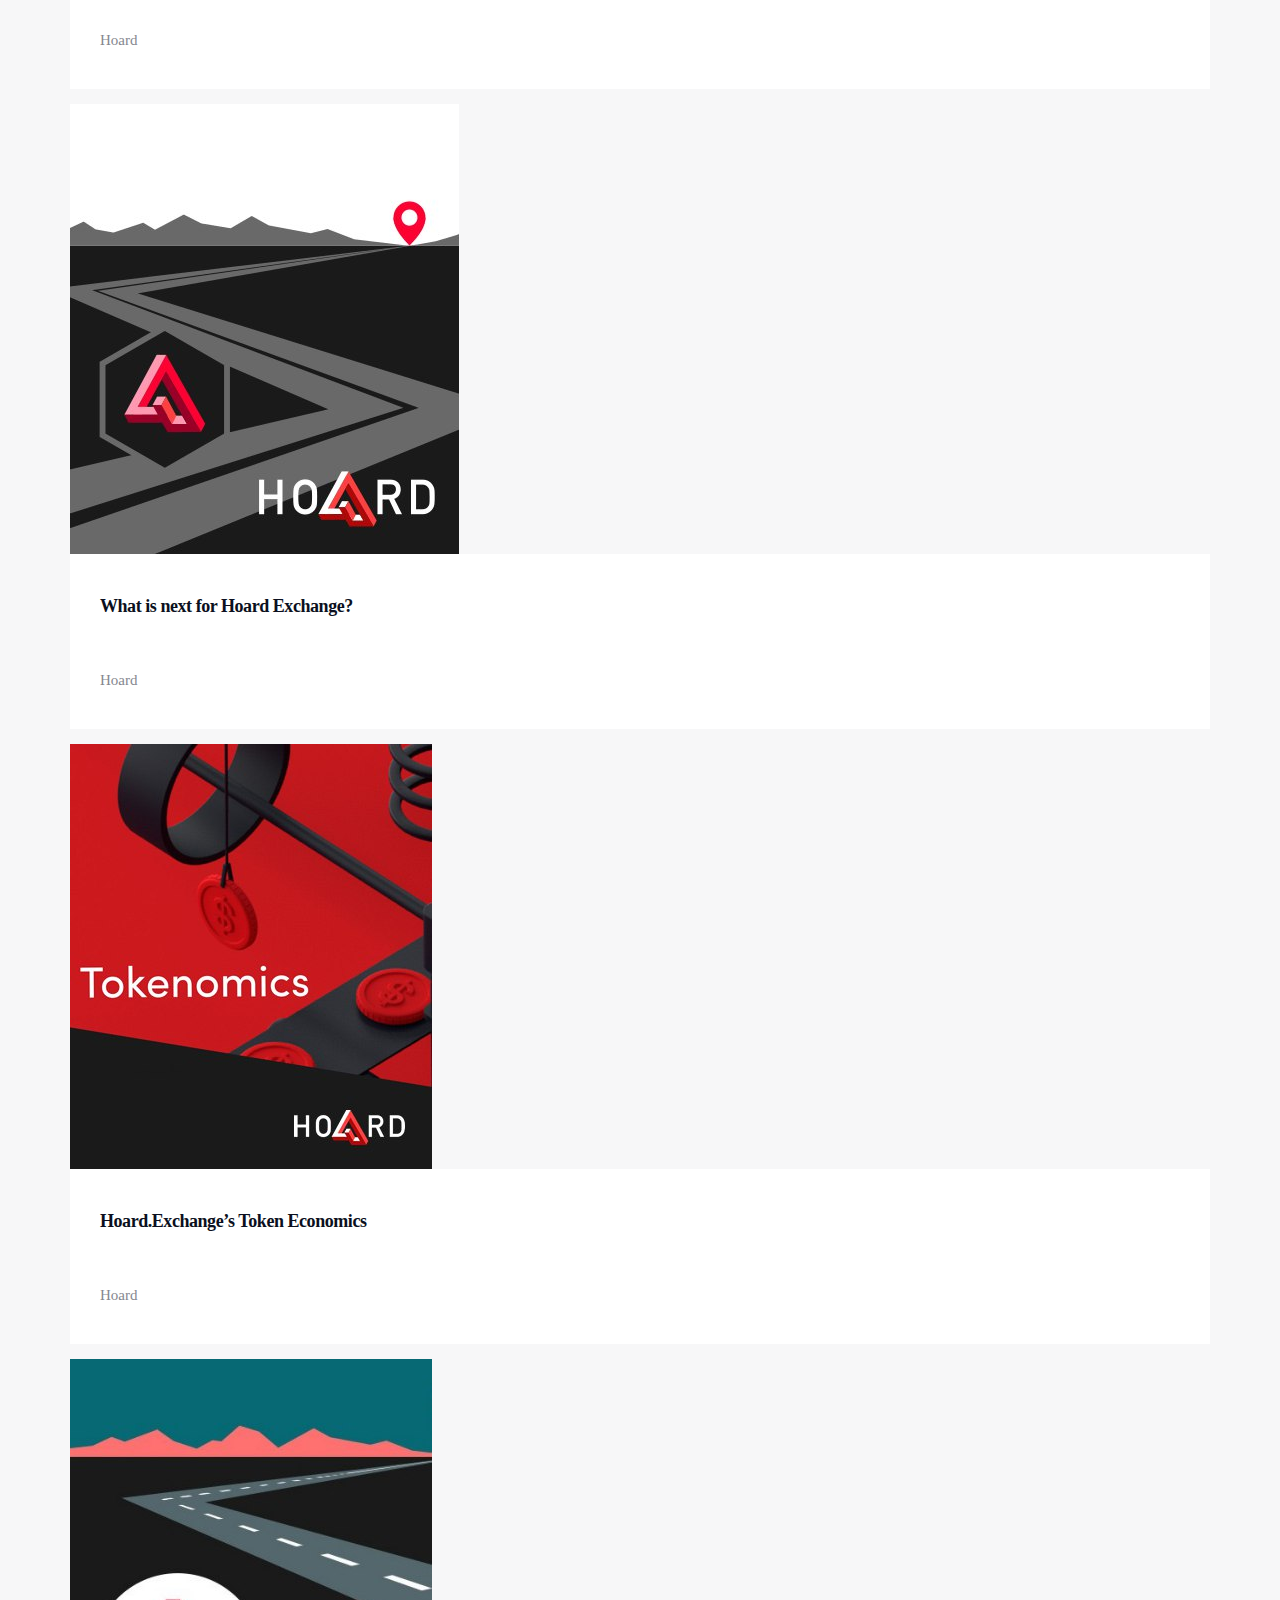
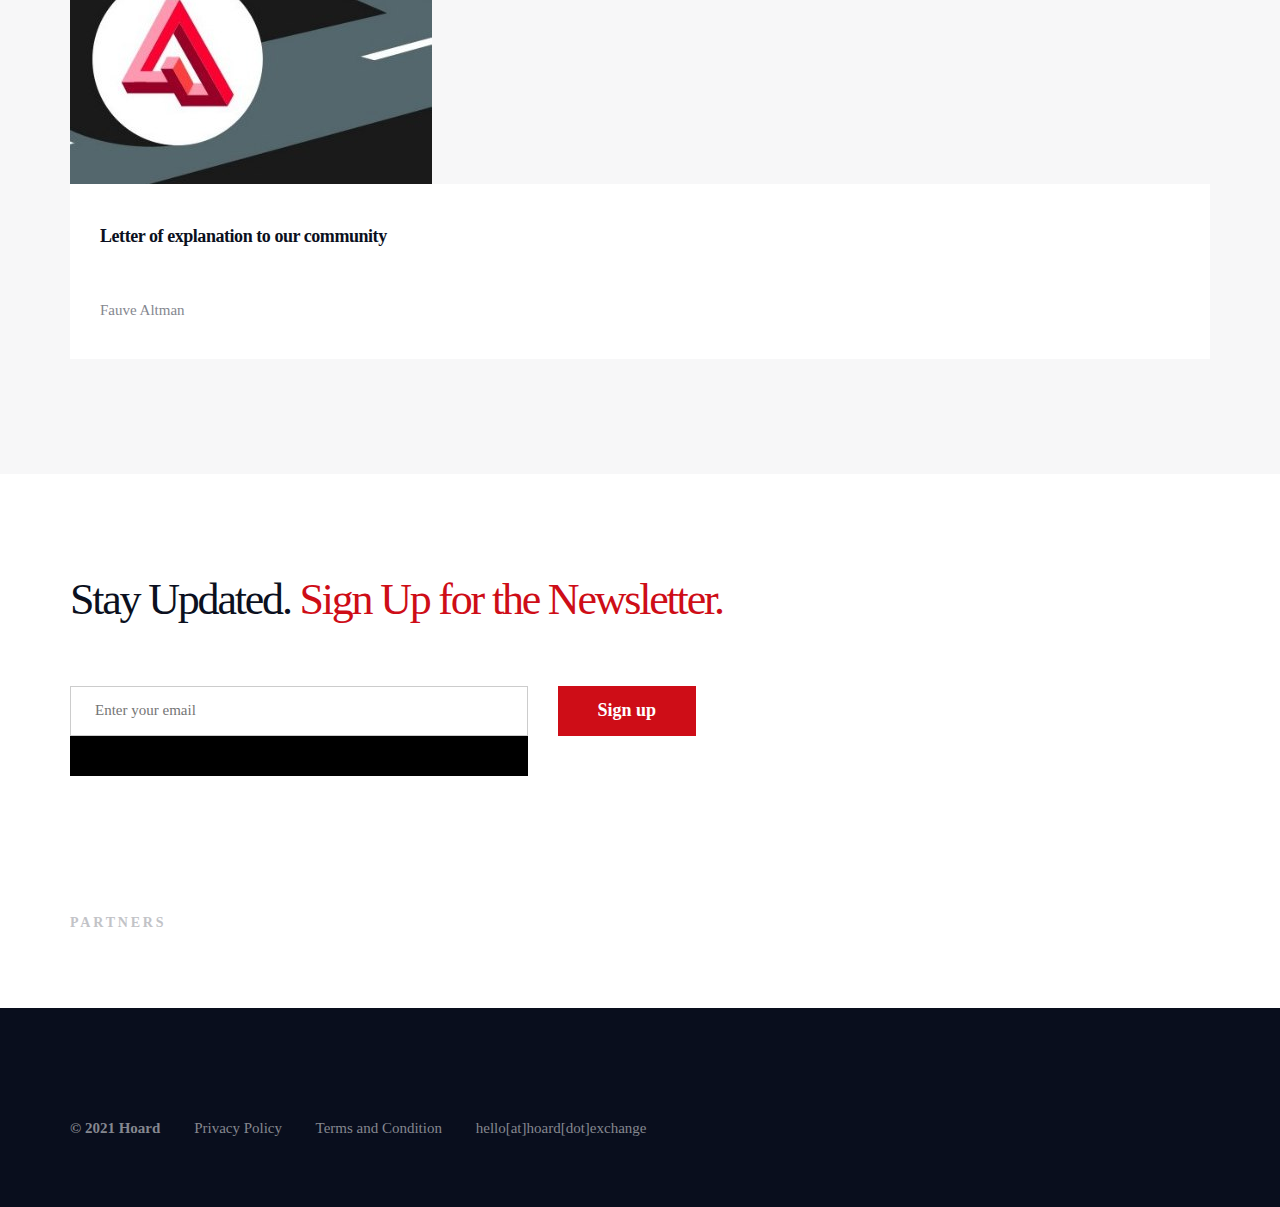
==== commit ba9c0f72: "Go To Market button added" ====
--- a/index.html
+++ b/index.html
@@ -86,6 +86,9 @@
                         <li><a class="page-scroll" scroll-offset="5" lang="en" href="#team">Team</a></li>
                         <li><a class="page-scroll" scroll-offset="5" lang="en" href="#tokens">Token</a></li> 
                         <li><a class="page-scroll" scroll-offset="5" lang="en" href="#news">News</a></li> 
+                    </ul>
+                    <ul class="menu nav navbar-nav navbar-left" id="gotomarketbutton">
+                        <li><a href="https://blog.hoard.exchange/hoard-marketplace-goes-live-on-may-26th-1a9020cb7cfe" target="_blank" class="button button-sm button-light" lang="en">Go To Market</a></li>
                     </ul>
                     <ul class="menu nav navbar-nav navbar-right">
                         <li><a target="_blank" href="https://facebook.com/hoardexchange"><img src="images/social-facebook.svg" alt=""></a></li>
@@ -98,6 +101,7 @@
                         <li><a target="_blank" href="https://www.youtube.com/channel/UCPOTg9f_-N29fCFmWVMgfjg"><img src="images/social-youtube.svg" alt=""></a></li>
                         <li><a target="_blank" href="https://blog.hoard.exchange/" class="textlink"><img src="images/social-medium.svg" alt="" style="width: 16px;"></a></li>
                     </ul>
+                    
                 </div>
 			</div>
 		</nav>
--- a/css/main.css
+++ b/css/main.css
@@ -255,8 +255,8 @@
 
 
 .button-light {
-	background: #fff;
-	color: #CE0D17 !important;
+	background: #CE0D17;
+	color: #fff !important;
 }
 .button-light:hover {
 	background: #000;
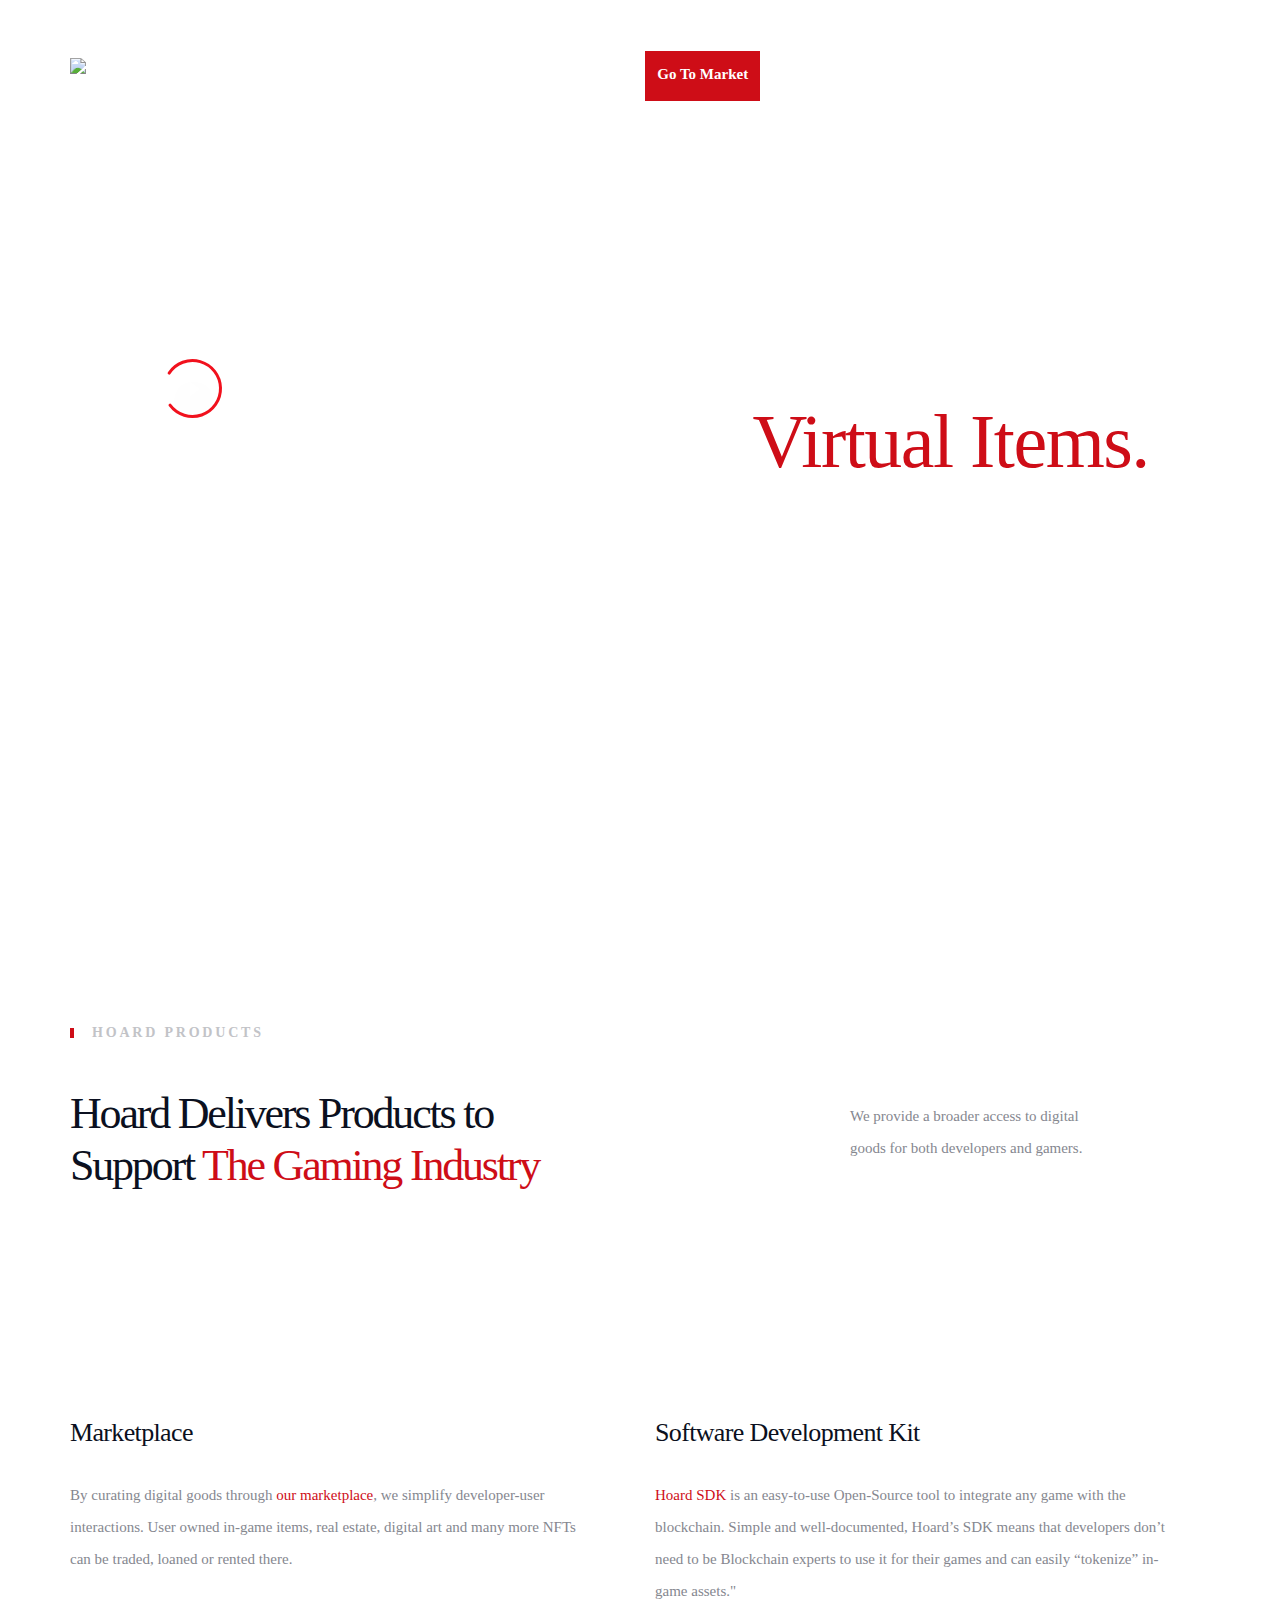
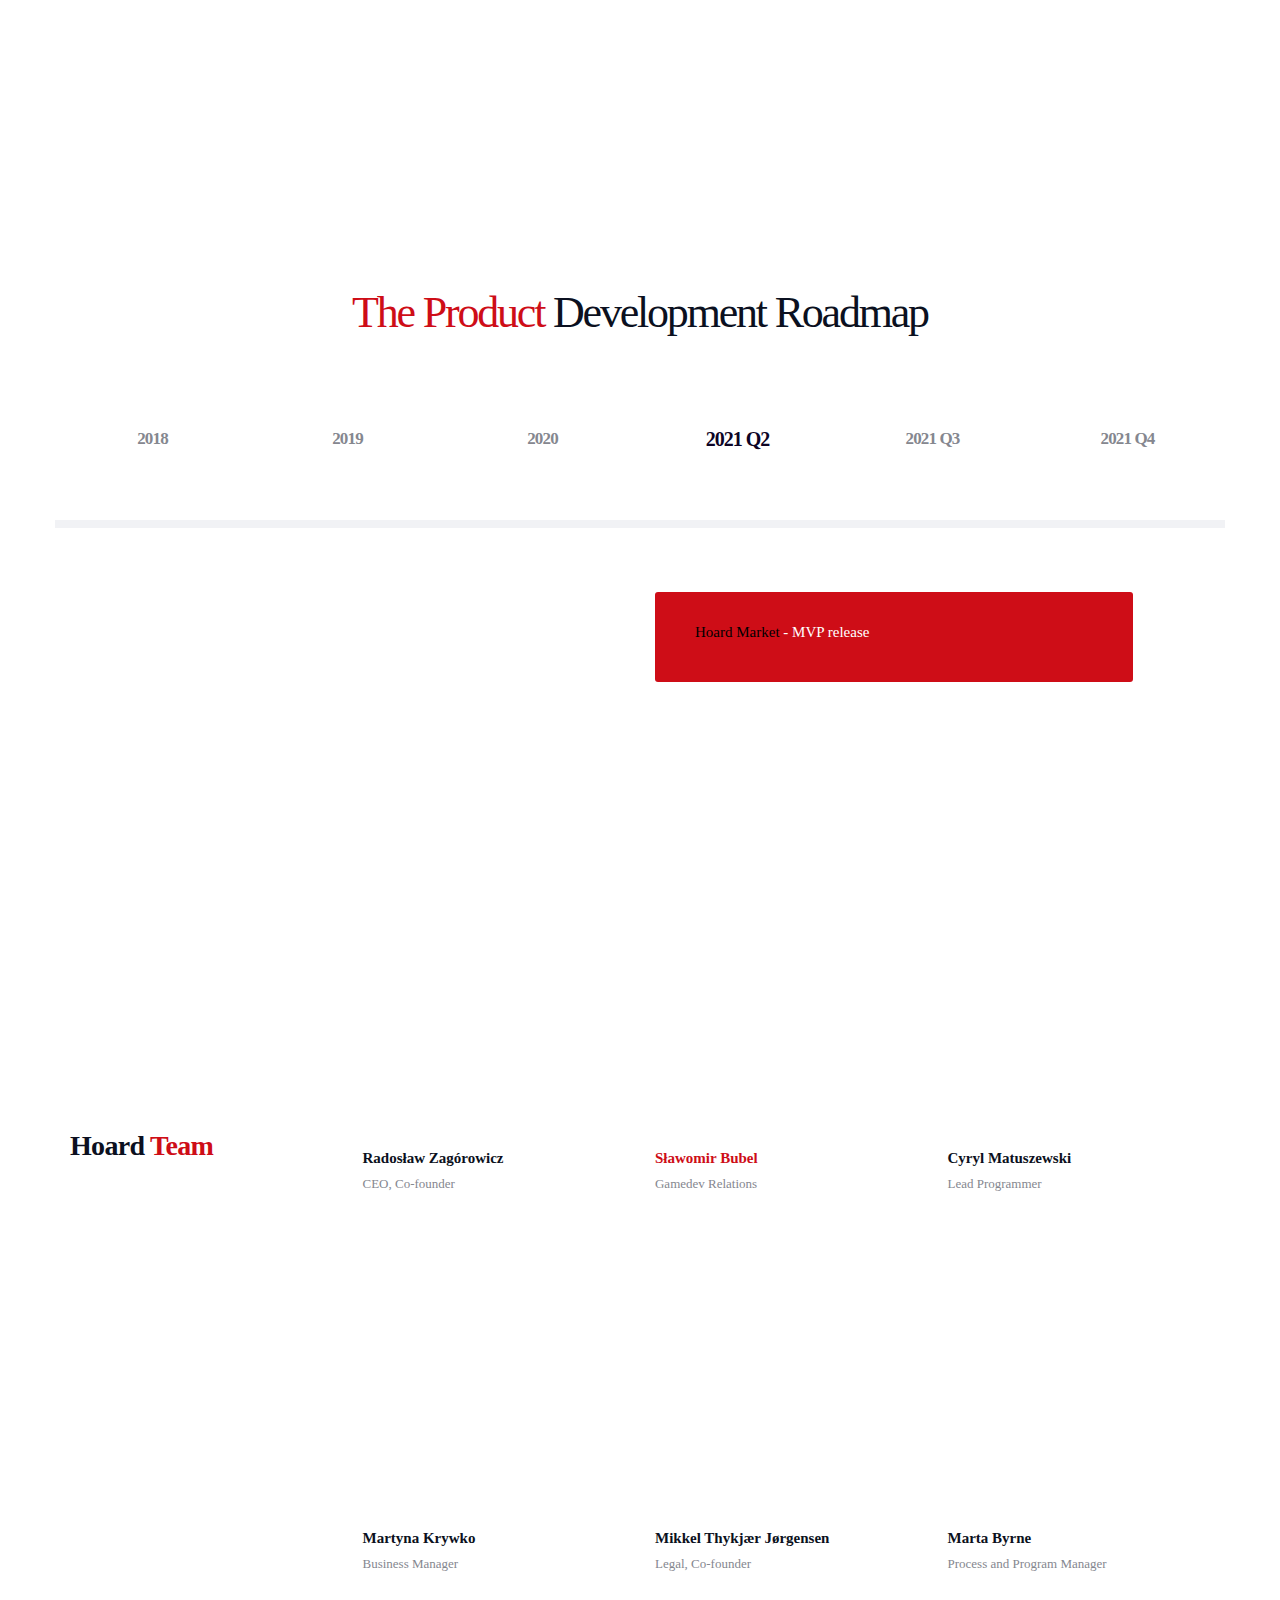
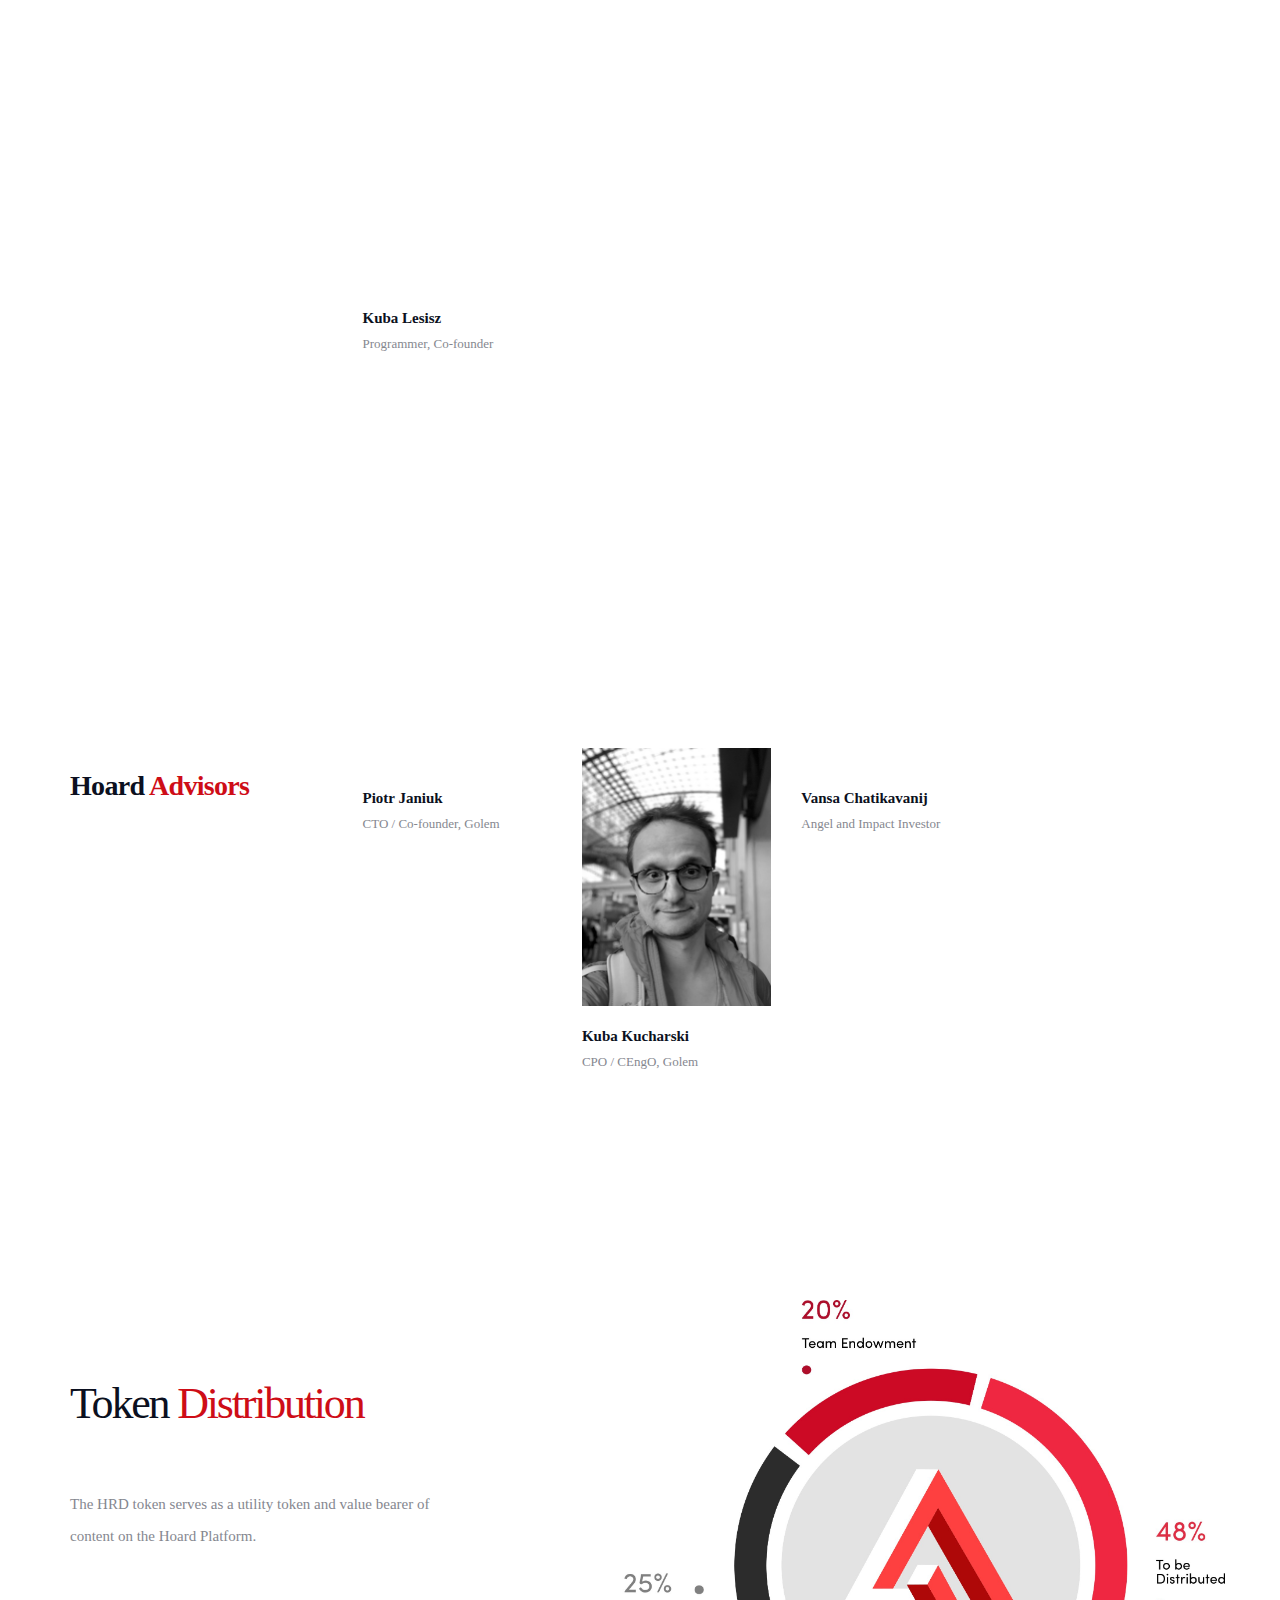
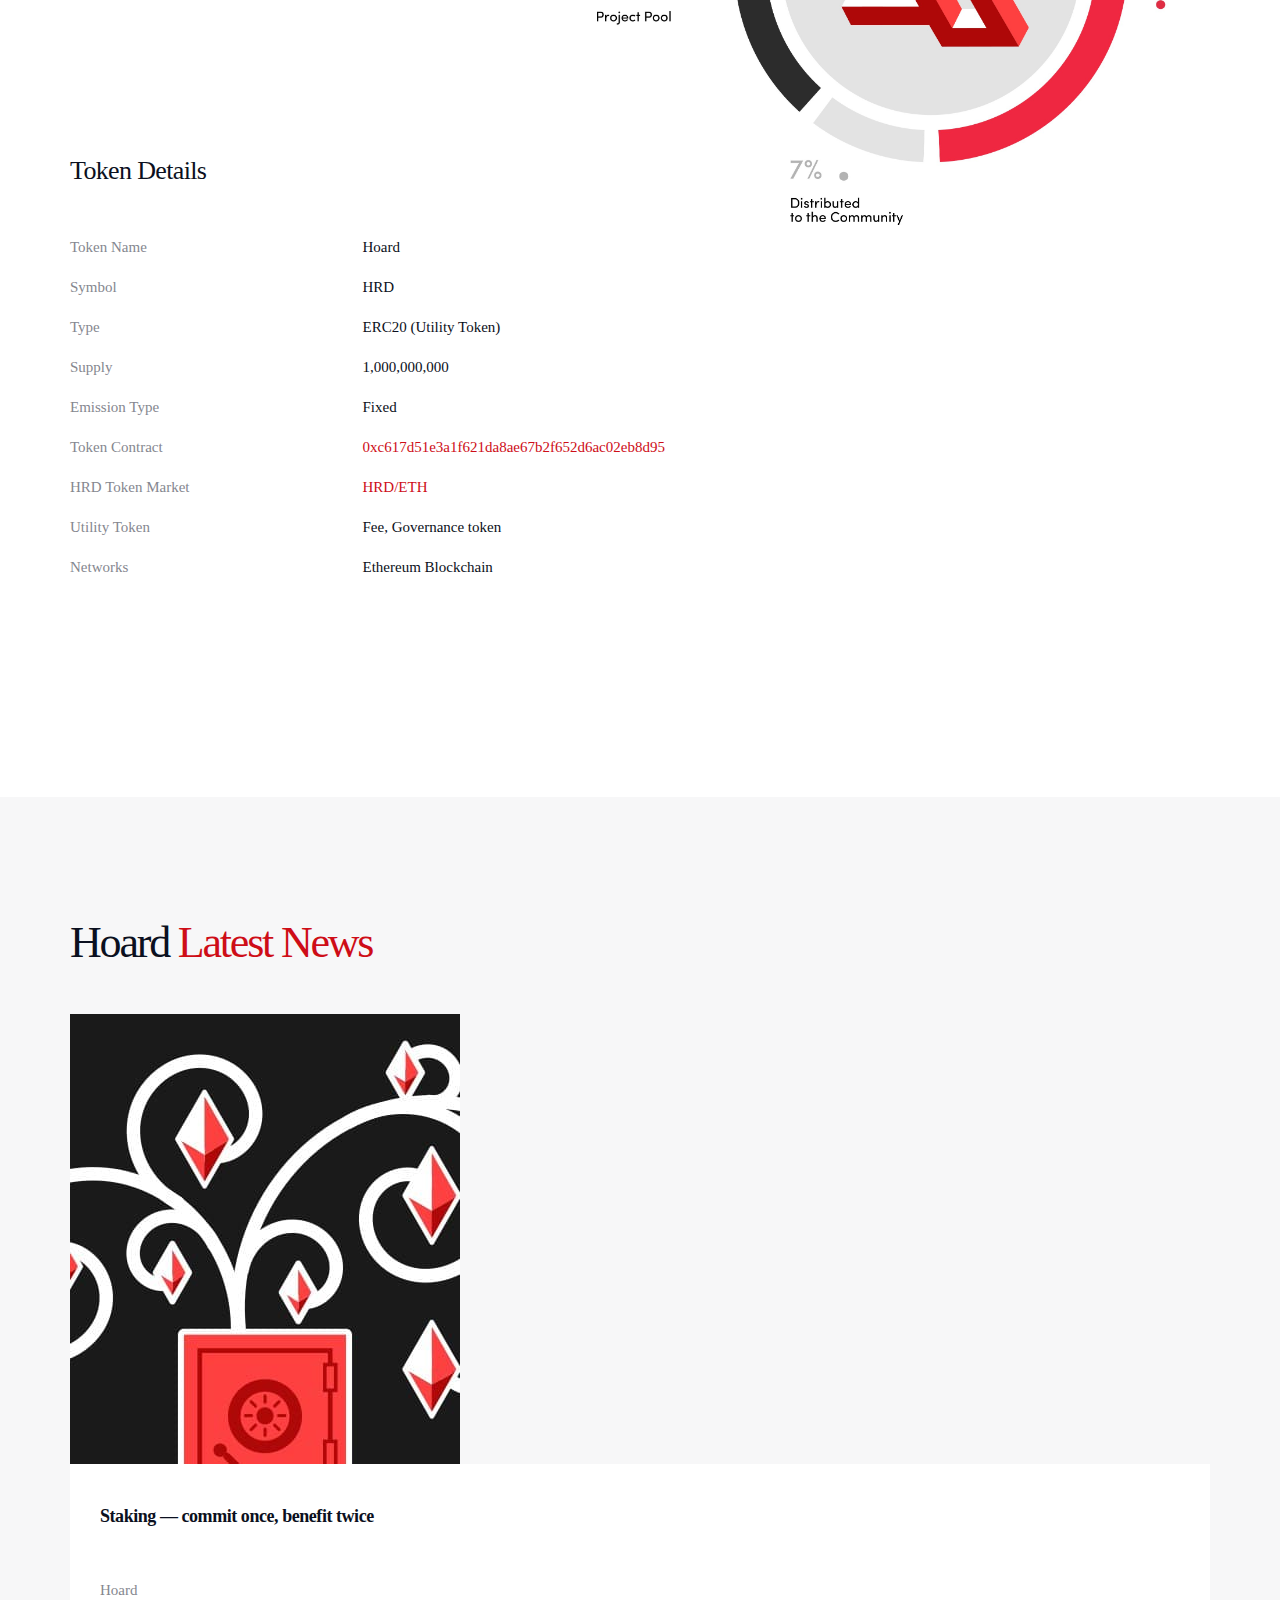
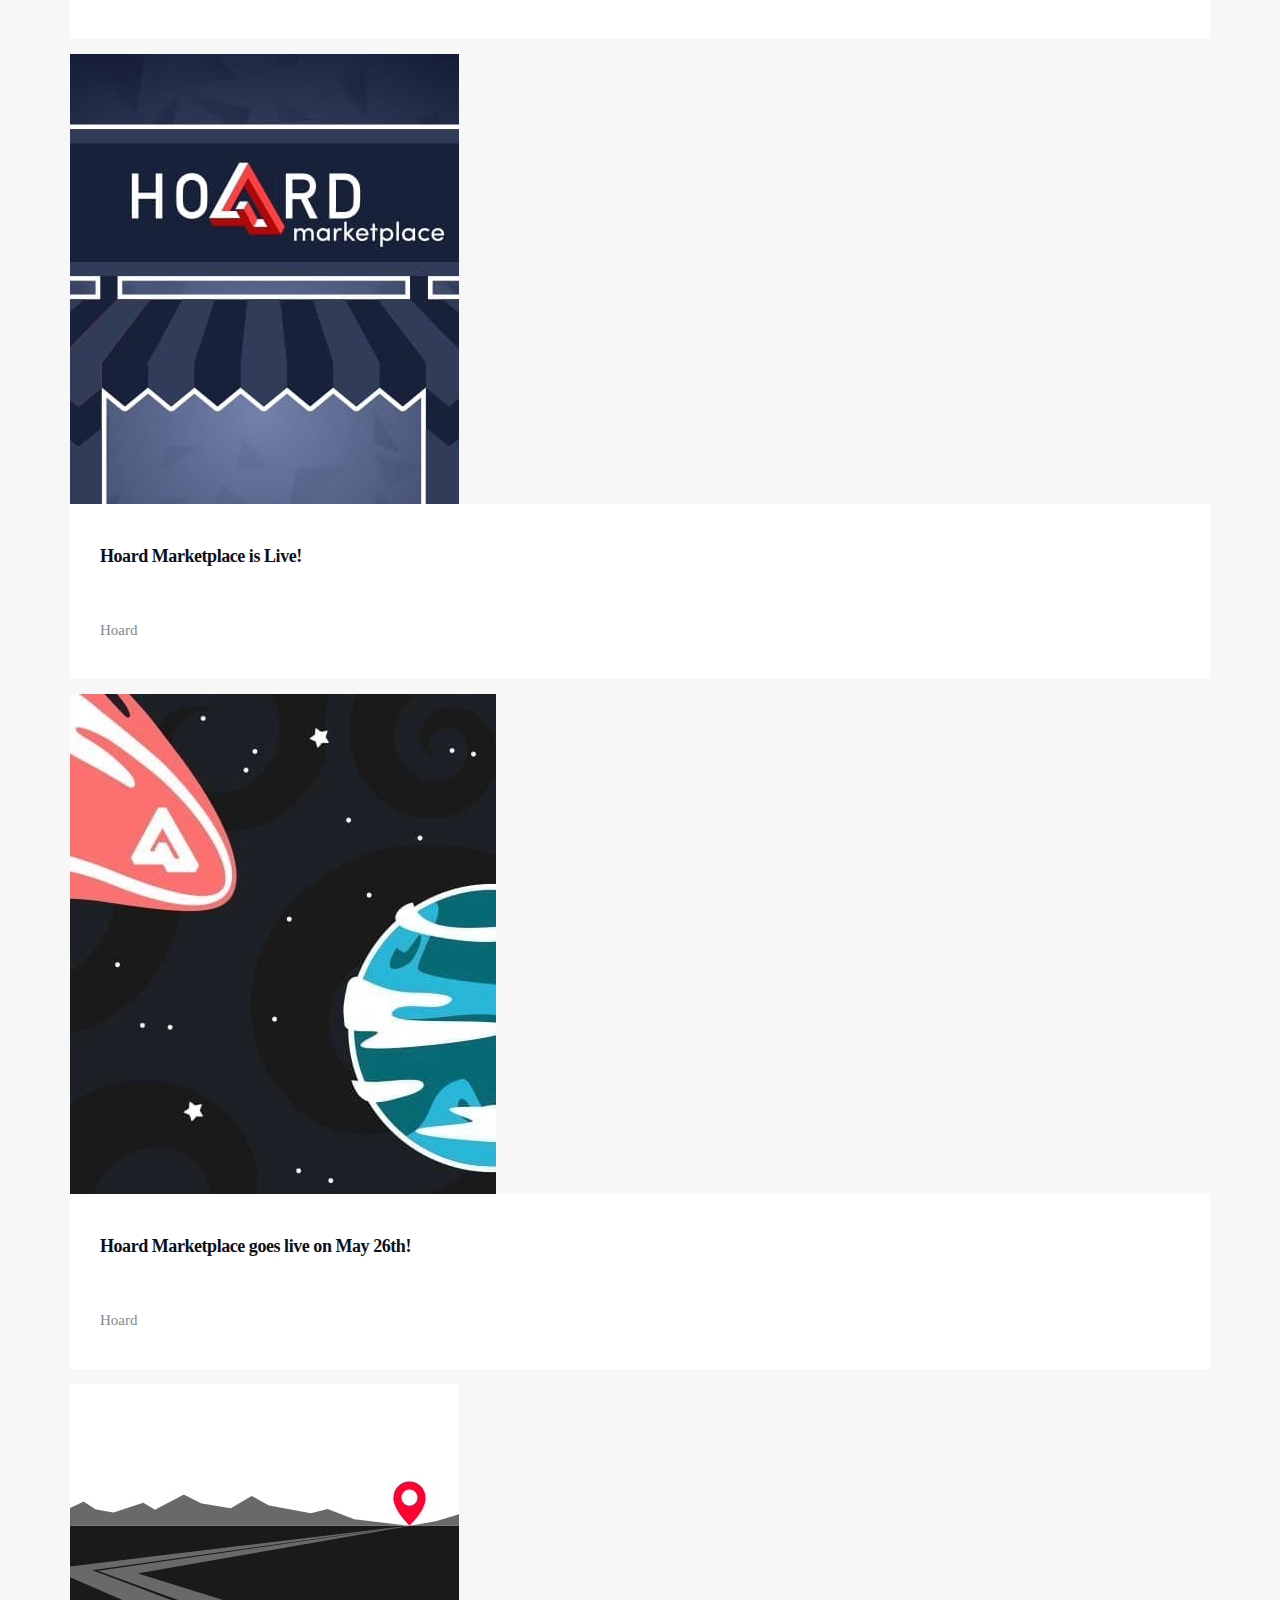
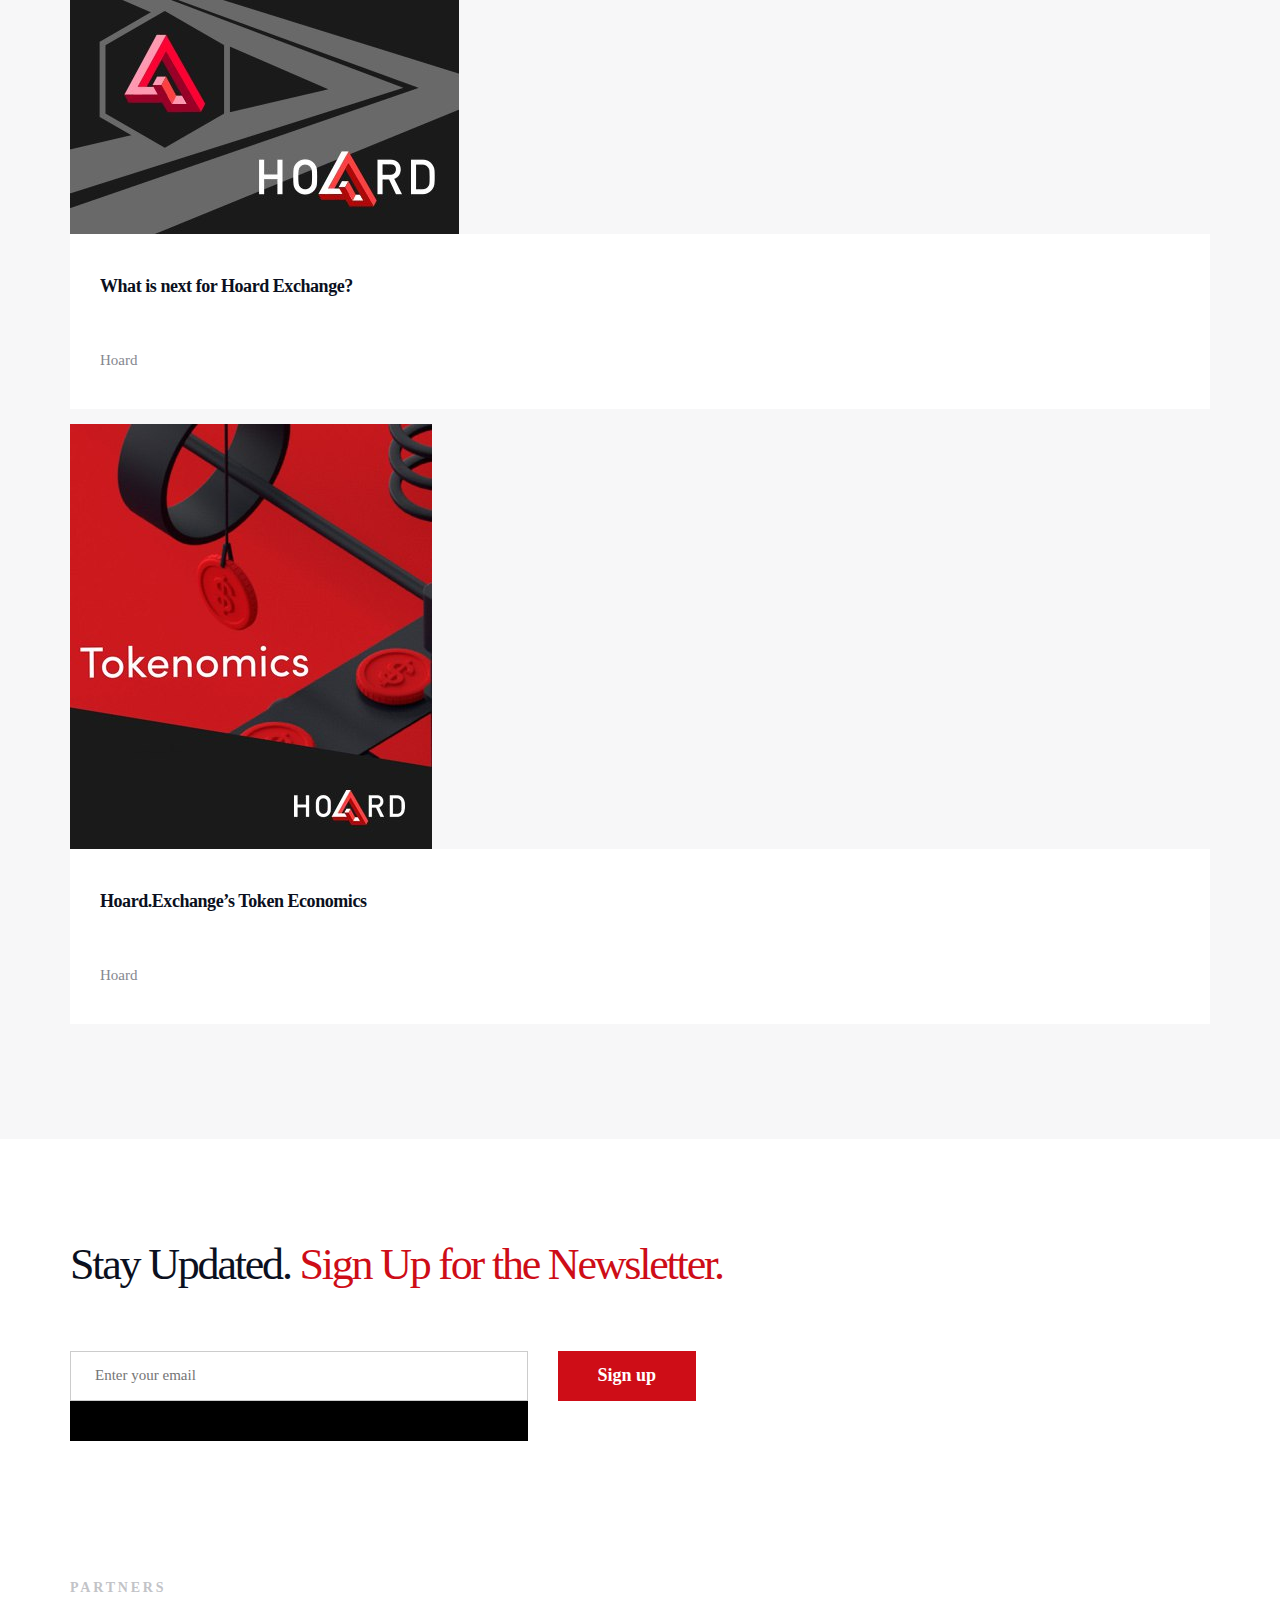
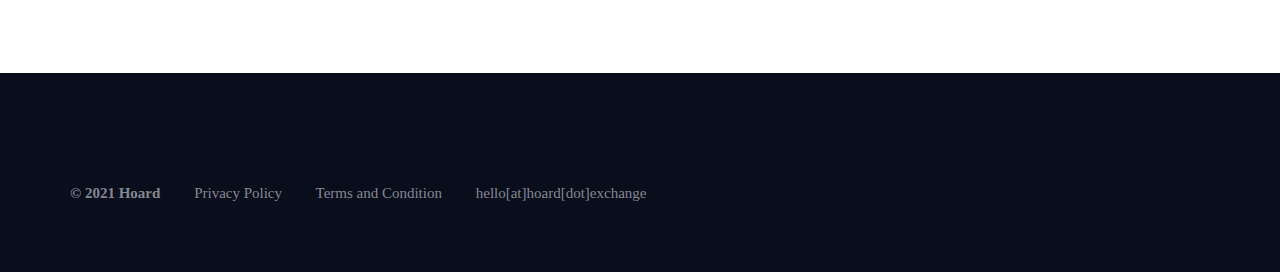
==== commit 3ad7ff55: "update" ====
--- a/index.html
+++ b/index.html
@@ -88,7 +88,7 @@
                         <li><a class="page-scroll" scroll-offset="5" lang="en" href="#news">News</a></li> 
                     </ul>
                     <ul class="menu nav navbar-nav navbar-left" id="gotomarketbutton">
-                        <li><a href="https://blog.hoard.exchange/hoard-marketplace-goes-live-on-may-26th-1a9020cb7cfe" target="_blank" class="button button-sm button-light" lang="en">Go To Market</a></li>
+                        <li><a href="https://hoard.market" target="_blank" class="button button-sm button-light" lang="en">Go To Market</a></li>
                     </ul>
                     <ul class="menu nav navbar-nav navbar-right">
                         <li><a target="_blank" href="https://facebook.com/hoardexchange"><img src="images/social-facebook.svg" alt=""></a></li>
@@ -206,7 +206,7 @@
 						<h4 lang="en">Marketplace</h4>
 						<div class="content">
 							<p class="muted-2 font-l" lang="en" data-lang-token="#Ecosystem-Abstract-Marketplace">
-								By curating digital goods through our marketplace, we simplify developer-user interactions. User owned in-game items, real estate, digital art and many more NFTs can be traded, loaned or rented there.
+								By curating digital goods through <a href="https://hoard.market">our marketplace</a>, we simplify developer-user interactions. User owned in-game items, real estate, digital art and many more NFTs can be traded, loaned or rented there.
 							</p>
 						</div>
 					</div>
@@ -259,7 +259,7 @@
 								<div class="details">
 									<ul class="clean">
 										<li lang="en">Q1 Development starts</li>
-										<li lang="en">Q4 SDK Alpha version</li>
+										<li lang="en">Q4 <a href="https://github.com/hoardexchange/HoardSDK" style="color: black;">SDK</a> Alpha version</li>
 									</ul>
 									<div class="emph">
 										<span lang="en">Hoard received regulatory clearance for the ICO from the Danish Financial Authorities.</span><br><br>
@@ -301,7 +301,7 @@
 								<div class="node"><img src="images/roadmap-node.svg" alt=""></div>
 								<div class="details">
 									<ul class="clean">
-										<li lang="en">Hoard Market - MVP release</li>
+										<li lang="en"><a href="https://hoard.market" style="color: black;">Hoard Market</a> - MVP release</li>
 									</ul>
 								</div>
 							</div>
@@ -708,6 +708,26 @@
 
 				<div class="owl-carousel owl01 owl-theme">
 
+                    <a class="slide" target="_blank" href="https://blog.hoard.exchange/staking-commit-once-benefit-twice-6be2d6cbec58 ">
+						<div class="pic">
+							<img src="images/news-12.jpg" alt="">
+						</div>
+						<div class="details">
+							<h3 class="font-xl">Staking — commit once, benefit twice</h3>
+							<p class="font-l">Hoard</p>
+						</div>
+					</a>
+
+                    <a class="slide" target="_blank" href="https://blog.hoard.exchange/hoard-marketplace-is-live-5f373b95bcc0">
+						<div class="pic">
+							<img src="images/news-11.jpg" alt="">
+						</div>
+						<div class="details">
+							<h3 class="font-xl">Hoard Marketplace is Live!</h3>
+							<p class="font-l">Hoard</p>
+						</div>
+					</a>
+
 					<a class="slide" target="_blank" href="https://blog.hoard.exchange/hoard-marketplace-goes-live-on-may-26th-1a9020cb7cfe">
 						<div class="pic">
 							<img src="images/news-10.jpg" alt="">
@@ -718,7 +738,7 @@
 						</div>
 					</a>
 					
-                    			<a class="slide" target="_blank" href="https://blog.hoard.exchange/what-is-next-for-hoard-exchange-5df295520140">
+                    <a class="slide" target="_blank" href="https://blog.hoard.exchange/what-is-next-for-hoard-exchange-5df295520140">
 						<div class="pic">
 							<img src="images/news-09.jpg" alt="">
 						</div>
@@ -737,18 +757,6 @@
 							<p class="font-l">Hoard</p>
 						</div>
 					</a>
-
-					<a class="slide" target="_blank" href="https://blog.hoard.exchange/letter-of-explanation-to-our-community-9305610870bb">
-						<div class="pic">
-							<img src="images/news-07.jpg" alt="">
-						</div>
-						<div class="details">
-							<h3 class="font-xl">Letter of explanation to our community</h3>
-							<p class="font-l">Fauve Altman</p>
-						</div>
-                    </a>
-
-
 				</div>
 
 			</div>
